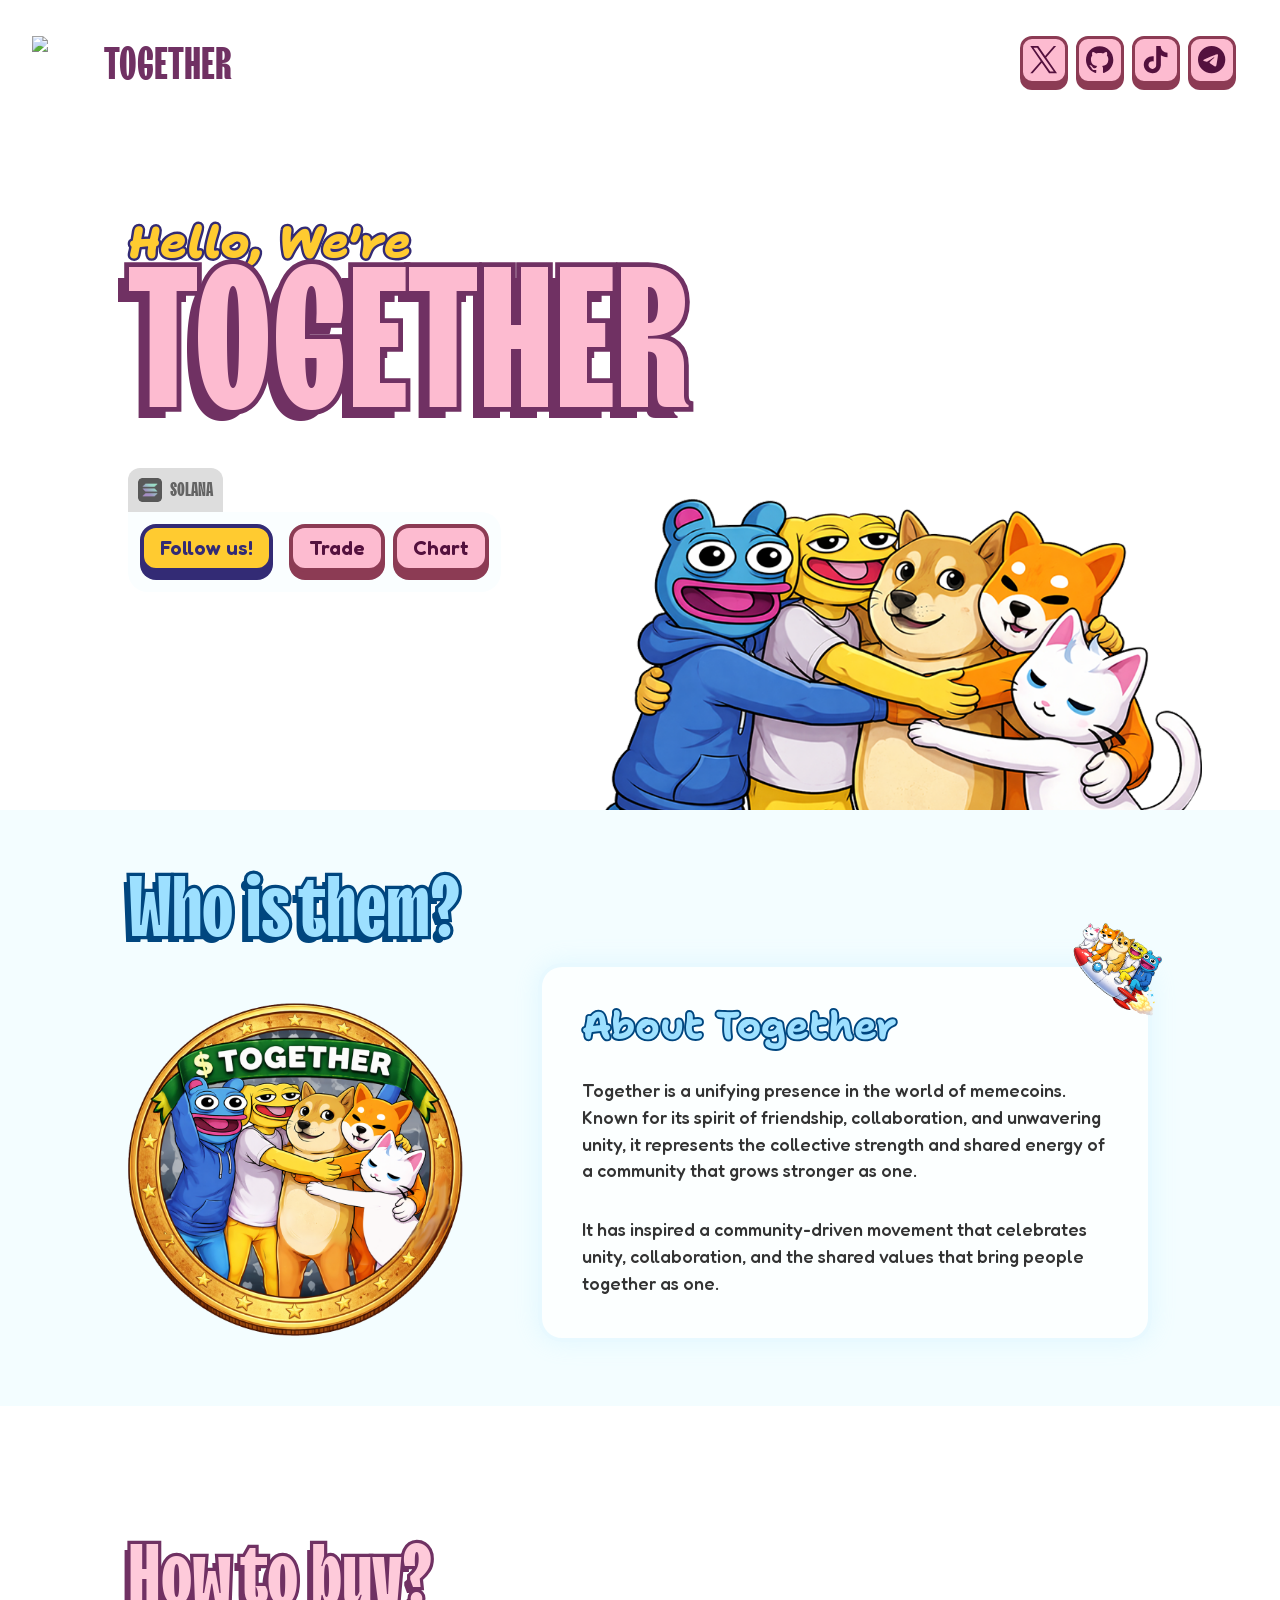
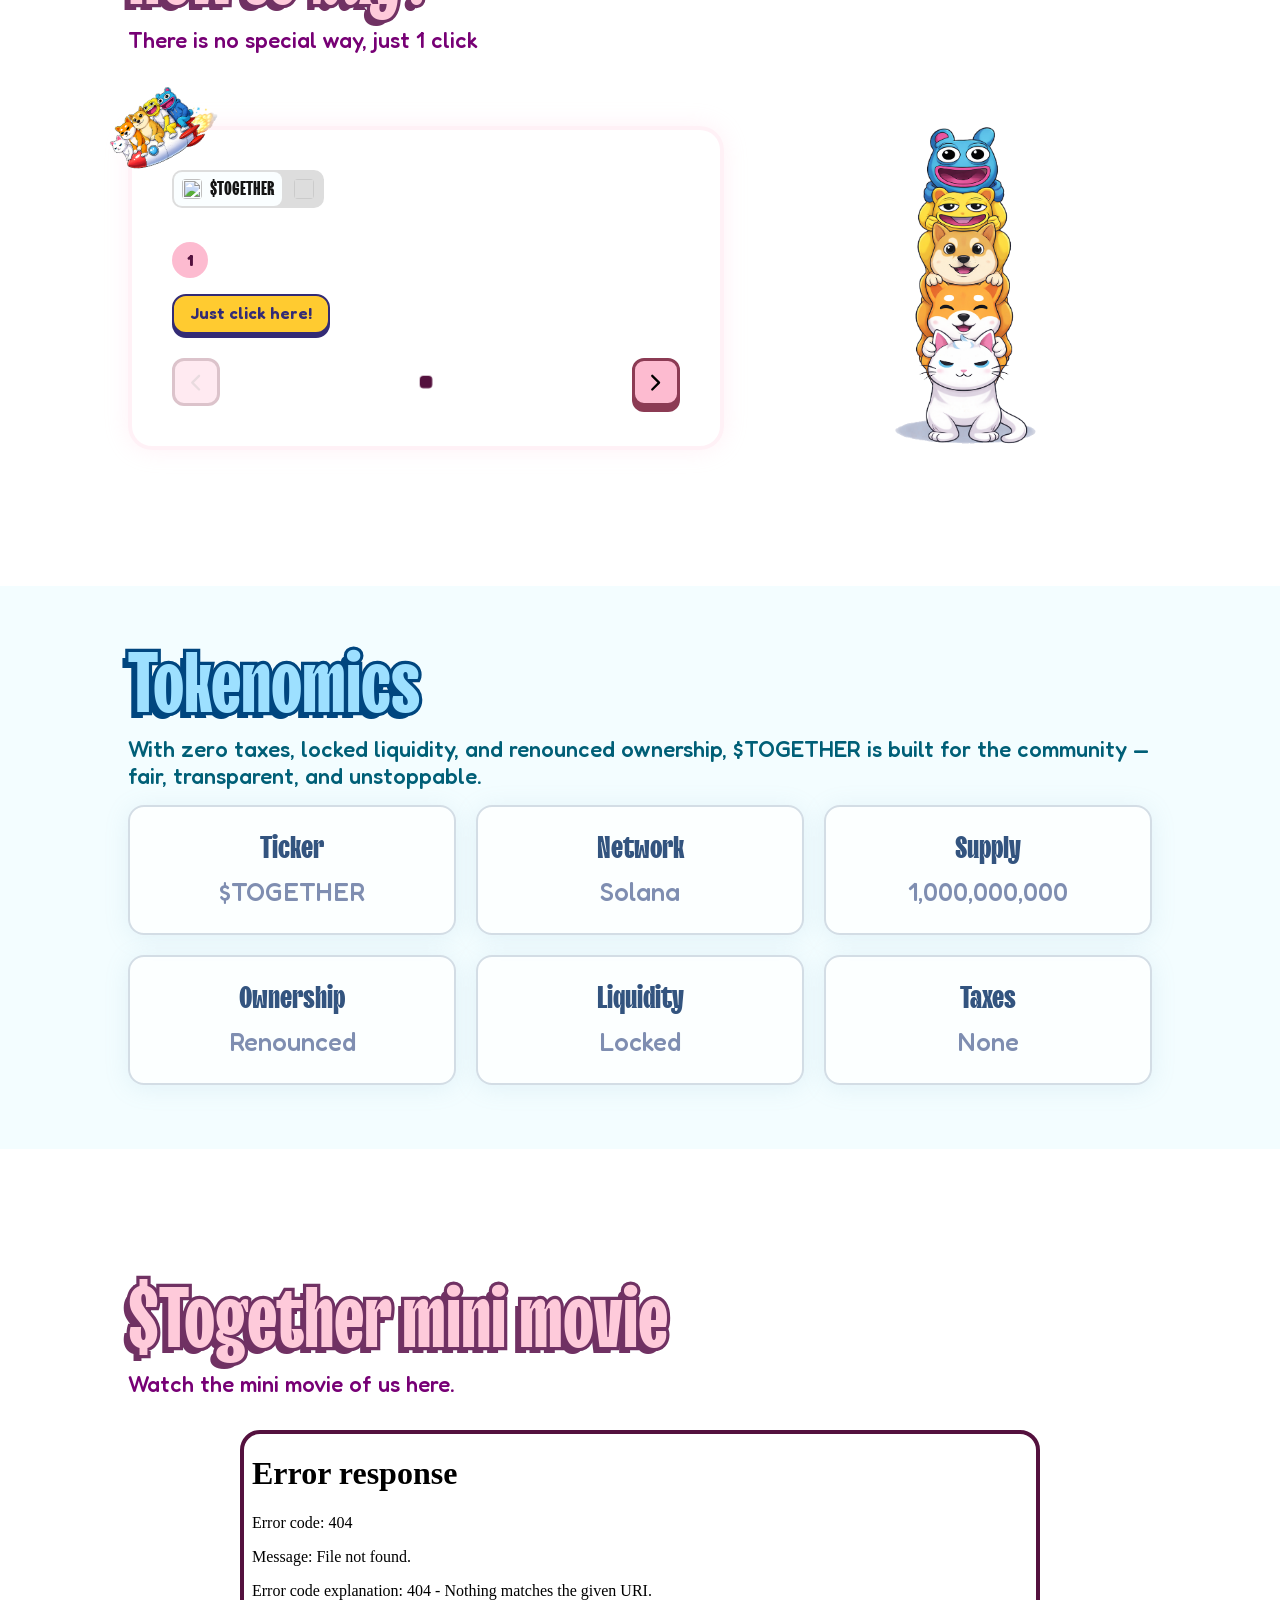
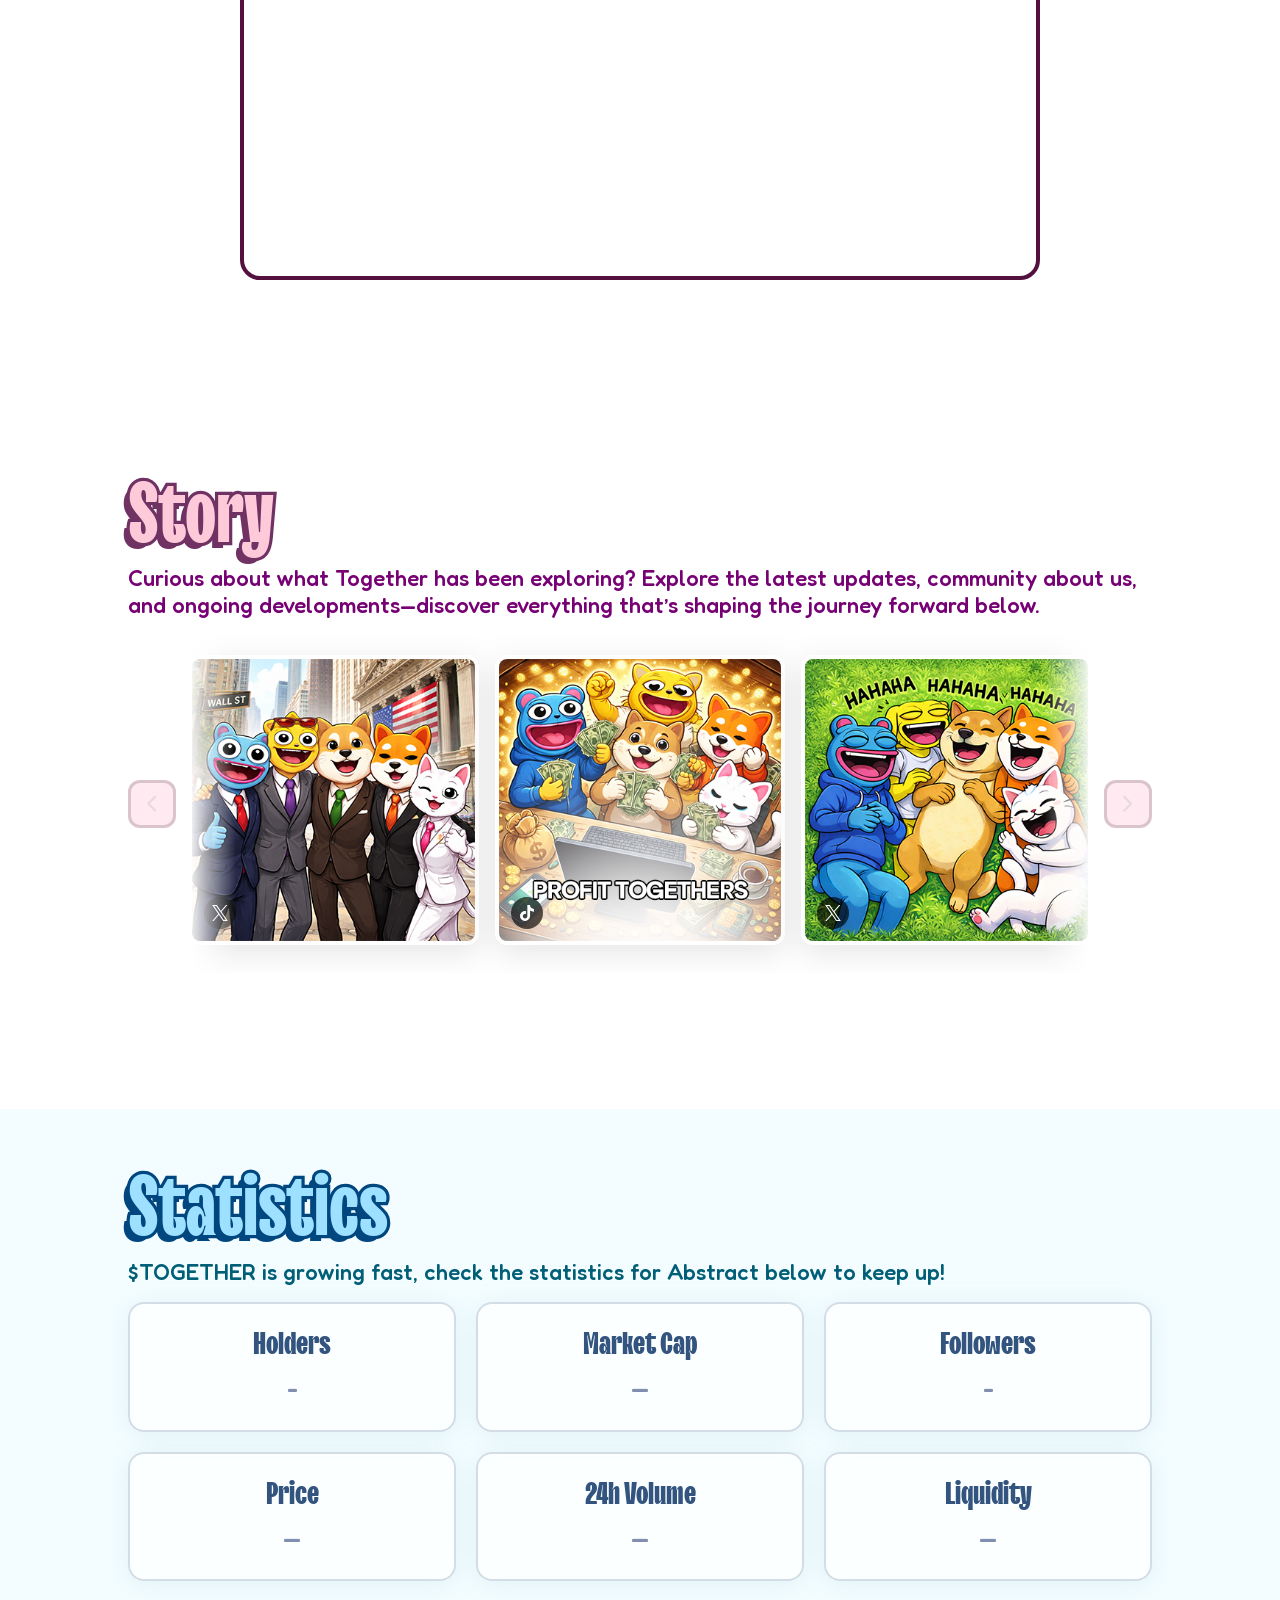
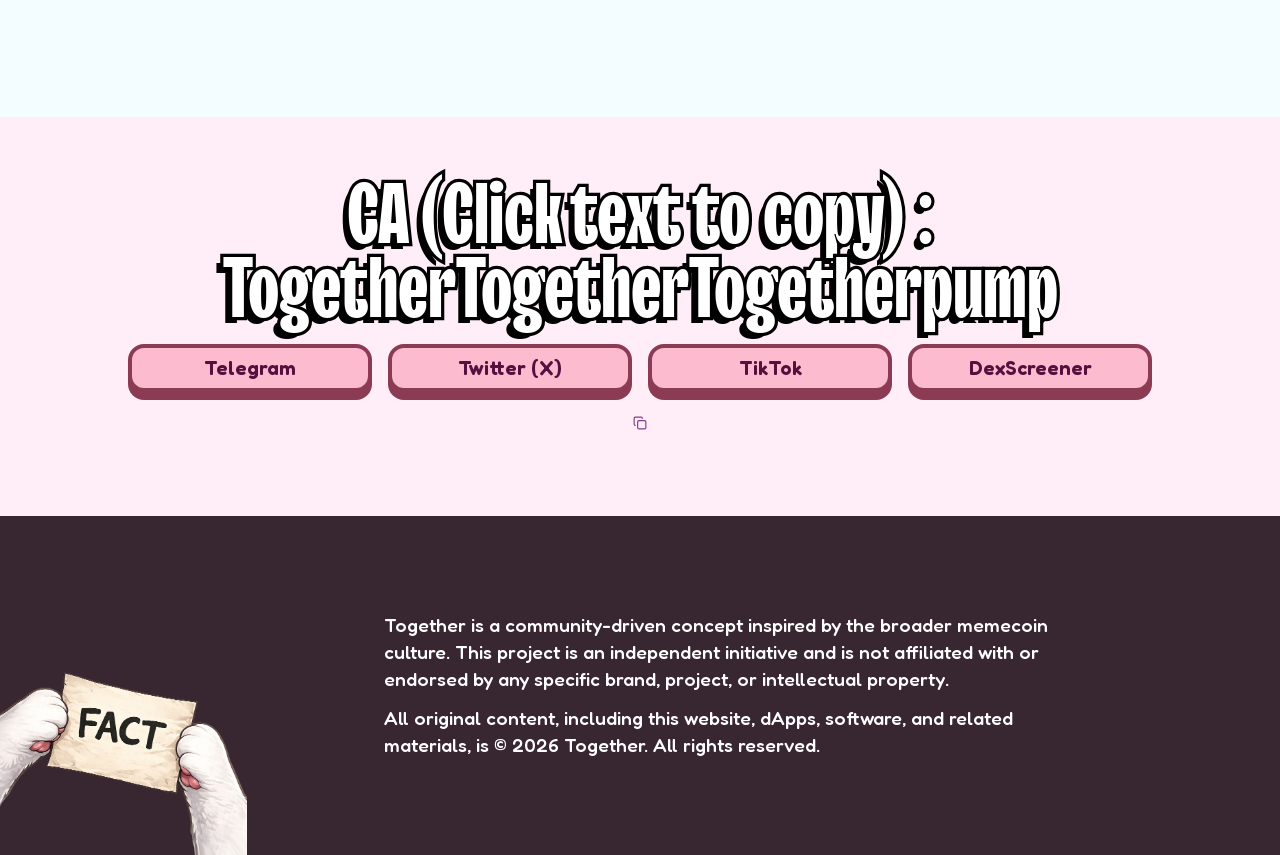
==== index.html @ b4f459b9 "Update index.html" ====
<!DOCTYPE html>
<html lang="en">

<head>
    <meta charset="utf-8">
    <meta name="viewport" content="width=device-width, initial-scale=1">
    <link rel="preload" href="/_next/static/media/2ba5a01c16198eaa-s.p.0pki~sd4qkzeh.woff2" as="font" crossorigin=""
        type="font/woff2">
    <link rel="preload" href="/_next/static/media/5d52bd6c4cb3f315-s.p.04niyqph9_pxk.woff2" as="font" crossorigin=""
        type="font/woff2">
    <link rel="preload" href="/_next/static/media/8800dfc60902df36-s.p.127vvh92c894b.woff2" as="font" crossorigin=""
        type="font/woff2">
    <link rel="preload" href="/_next/static/media/add568f3ee89257c-s.p.17ppem.f4dx96.woff2" as="font" crossorigin=""
        type="font/woff2">
    <link rel="preload" as="image"
        imagesrcset="/_next/image?url=%2F_next%2Fstatic%2Fmedia%2Fcoin.03ya2k5ybeya-.png&w=64&q=75 1x, /_next/image?url=%2F_next%2Fstatic%2Fmedia%2Fcoin.03ya2k5ybeya-.png&w=128&q=75 2x">
    <link rel="preload" as="image"
        imagesrcset="/_next/image?url=%2F_next%2Fstatic%2Fmedia%2Fpolly.0z4pwcwlu_wrc.png&w=828&q=75 1x, /_next/image?url=%2F_next%2Fstatic%2Fmedia%2Fpolly.0z4pwcwlu_wrc.png&w=1920&q=75 2x">
    <link rel="stylesheet" href="css/13.wtwzey8haf.css" data-precedence="next">
    <link rel="stylesheet" href="css/0~fevz_.dlaaf.css" data-precedence="next">
    <link rel="stylesheet" href="css/0uu0-_89mbjqv.css" data-precedence="next">
    <link rel="preload" as="script" fetchpriority="low" href="/_next/static/chunks/13upqucukgbib.js">
    <script src="js/0-dgxh18mo8ut.js" async="">
    </script>
    <script src="js/0m79~6.tc2db4.js" async="">
    </script>
    <script src="js/turbopack-0i_vrvlg.r6x2.js" async="">
    </script>
    <script src="js/0mkxc82ttsv75.js" async="">
    </script>
    <script src="js/17fnag_07iuqy.js" async="">
    </script>
    <script src="js/0_i8_f9mvwgiz.js" async="">
    </script>
    <script src="js/00ppj5u96afi8.js" async="">
    </script>
    <script src="js/0095kr_mb-bcb.js" async="">
    </script>
    <meta name="next-size-adjust" content="">
    <title>TOGETHER - Forever with us</title>
    <meta name="description"
        content="Meet Together, a unifying memecoin built on the spirit of friendship and collaboration. Discover its story, explore the collective of iconic meme characters, and become part of a community where everyone stands as one.">
    <meta name="author" content="Together Team">
    <link rel="manifest" href="/site.webmanifest">
    <meta name="keywords"
        content="Together, $TOGETHER, Memecoin, Solana, Web3, Meme Community, Unity Token, Meme Alliance, Crypto Community, Friendship Token, Collective Memes, Community Driven, Together Movement">
    <meta name="robots" content="index, follow">
    <meta name="mobile-web-app-capable" content="yes">
    <meta name="apple-mobile-web-app-title" content="Together — Meme Unity">
    <meta name="apple-mobile-web-app-status-bar-style" content="black-translucent">
    <meta property="og:title" content="Together — A Unified Meme Collective & Community Token">
    <meta property="og:description" content="Explore the world Togethers">
    <meta property="og:url" content="https://staytogether.fun">
    <meta property="og:site_name" content="Together — Meme Unity">
    <meta property="og:image" content="images/og-image.png">
    <meta property="og:image:width" content="1200">
    <meta property="og:image:height" content="630">
    <meta property="og:image:alt" content="Together — A Community-Driven Meme on Solana">
    <meta property="og:type" content="website">
    <meta name="twitter:card" content="summary_large_image">
    <meta name="twitter:site" content="@togethercoins">
    <meta name="twitter:creator" content="@togethercoins">
    <meta name="twitter:title" content="Together — A Community-Driven Meme on Solana">
    <meta name="twitter:description"
        content="Official website of **Together**, a community-driven memecoin uniting iconic meme characters into one ecosystem on the Solana network.">
    <meta name="twitter:image" content="https://staytogether.fun/og-image.png">
    <link rel="shortcut icon" href="images/favicon.ico">
    <link rel="icon" href="images/favicon_1.ico" sizes="48x48" type="image/x-icon">
    <link rel="icon" href="images/favicon.svg" type="image/svg+xml">
    <link rel="icon" href="images/favicon-96x96.png" type="image/png" sizes="96x96">
    <link rel="icon" href="images/favicon.ico" type="image/x-icon">
    <link rel="apple-touch-icon" href="images/apple-touch-icon.png" sizes="180x180">
    <script src="js/03~yq9q893hmn.js" nomodule="">
    </script>
</head>

<body class="fredoka_3b1948bc-module__ywp_WG__className">
    <div hidden="">
        <!--$-->
        <!--/$-->
    </div>
    <div class="Navbar-module-scss-module__oKtSGG__navbar-outer">
        <nav class="Navbar-module-scss-module__oKtSGG__navbar">
            <div class="Navbar-module-scss-module__oKtSGG__navbar__logo">
                <img alt="Polly" width="56" height="56" decoding="async" data-nimg="1"
                    class="Navbar-module-scss-module__oKtSGG__navbar__logo-img" style="color:transparent"
                    srcset="images/image_69.png 1x, images/image_2.png 2x" src="images/image_2.png">
                <span
                    class="Navbar-module-scss-module__oKtSGG__navbar__logo-text fontdisplay_dc0b8ae-module__-CeLya__className">TOGETHER</span>
            </div>
            <div class="Navbar-module-scss-module__oKtSGG__navbar__socials">
                <a target="_blank" rel="noopener noreferrer" href="https://x.com/togethercoins"
                    class="IconButton-module-scss-module__5gMNEq__icon-button" aria-label="X (Twitter)">
                    <svg viewBox="0 0 24 24" fill="#54113e" aria-hidden="true">
                        <path
                            d="M14.234 10.162 22.977 0h-2.072l-7.591 8.824L7.251 0H.258l9.168 13.343L.258 24H2.33l8.016-9.318L16.749 24h6.993zm-2.837 3.299-.929-1.329L3.076 1.56h3.182l5.965 8.532.929 1.329 7.754 11.09h-3.182z">
                        </path>
                    </svg>
                </a>
                <a target="_blank" rel="noopener noreferrer" href="https://github.com"
                    class="IconButton-module-scss-module__5gMNEq__icon-button" aria-label="GitHub">
                    <svg viewBox="0 0 24 24" fill="#54113e" aria-hidden="true">
                        <path
                            d="M12 .297c-6.63 0-12 5.373-12 12 0 5.303 3.438 9.8 8.205 11.385.6.113.82-.258.82-.577 0-.285-.01-1.04-.015-2.04-3.338.724-4.042-1.61-4.042-1.61C4.422 18.07 3.633 17.7 3.633 17.7c-1.087-.744.084-.729.084-.729 1.205.084 1.838 1.236 1.838 1.236 1.07 1.835 2.809 1.305 3.495.998.108-.776.417-1.305.76-1.605-2.665-.3-5.466-1.332-5.466-5.93 0-1.31.465-2.38 1.235-3.22-.135-.303-.54-1.523.105-3.176 0 0 1.005-.322 3.3 1.23.96-.267 1.98-.399 3-.405 1.02.006 2.04.138 3 .405 2.28-1.552 3.285-1.23 3.285-1.23.645 1.653.24 2.873.12 3.176.765.84 1.23 1.91 1.23 3.22 0 4.61-2.805 5.625-5.475 5.92.42.36.81 1.096.81 2.22 0 1.606-.015 2.896-.015 3.286 0 .315.21.69.825.57C20.565 22.092 24 17.592 24 12.297c0-6.627-5.373-12-12-12">
                        </path>
                    </svg>
                </a>
                <a target="_blank" rel="noopener noreferrer" href="https://www.tiktok.com"
                    class="IconButton-module-scss-module__5gMNEq__icon-button" aria-label="TikTok">
                    <svg viewBox="0 0 24 24" fill="#54113e" aria-hidden="true">
                        <path
                            d="M12.525.02c1.31-.02 2.61-.01 3.91-.02.08 1.53.63 3.09 1.75 4.17 1.12 1.11 2.7 1.62 4.24 1.79v4.03c-1.44-.05-2.89-.35-4.2-.97-.57-.26-1.1-.59-1.62-.93-.01 2.92.01 5.84-.02 8.75-.08 1.4-.54 2.79-1.35 3.94-1.31 1.92-3.58 3.17-5.91 3.21-1.43.08-2.86-.31-4.08-1.03-2.02-1.19-3.44-3.37-3.65-5.71-.02-.5-.03-1-.01-1.49.18-1.9 1.12-3.72 2.58-4.96 1.66-1.44 3.98-2.13 6.15-1.72.02 1.48-.04 2.96-.04 4.44-.99-.32-2.15-.23-3.02.37-.63.41-1.11 1.04-1.36 1.75-.21.51-.15 1.07-.14 1.61.24 1.64 1.82 3.02 3.5 2.87 1.12-.01 2.19-.66 2.77-1.61.19-.33.4-.67.41-1.06.1-1.79.06-3.57.07-5.36.01-4.03-.01-8.05.02-12.07z">
                        </path>
                    </svg>
                </a>
                <a target="_blank" rel="noopener noreferrer" href="https://t.me/staytogethercoin"
                    class="IconButton-module-scss-module__5gMNEq__icon-button" aria-label="Telegram">
                    <svg viewBox="0 0 24 24" fill="#54113e" aria-hidden="true">
                        <path
                            d="M11.944 0A12 12 0 0 0 0 12a12 12 0 0 0 12 12 12 12 0 0 0 12-12A12 12 0 0 0 12 0a12 12 0 0 0-.056 0zm4.962 7.224c.1-.002.321.023.465.14a.506.506 0 0 1 .171.325c.016.093.036.306.02.472-.18 1.898-.962 6.502-1.36 8.627-.168.9-.499 1.201-.82 1.23-.696.065-1.225-.46-1.9-.902-1.056-.693-1.653-1.124-2.678-1.8-1.185-.78-.417-1.21.258-1.91.177-.184 3.247-2.977 3.307-3.23.007-.032.014-.15-.056-.212s-.174-.041-.249-.024c-.106.024-1.793 1.14-5.061 3.345-.48.33-.913.49-1.302.48-.428-.008-1.252-.241-1.865-.44-.752-.245-1.349-.374-1.297-.789.027-.216.325-.437.893-.663 3.498-1.524 5.83-2.529 6.998-3.014 3.332-1.386 4.025-1.627 4.476-1.635z">
                        </path>
                    </svg>
                </a>
            </div>
        </nav>
    </div>
    <main>
        <section class="Hero-module-scss-module__1JUD6a__hero">
            <div class="Hero-module-scss-module__1JUD6a__hero__inner">
                <div class="Hero-module-scss-module__1JUD6a__hero__content">
                    <div class="HeroHeading-module-scss-module__bn99Dq__heading">
                        <p
                            class="HeroHeading-module-scss-module__bn99Dq__heading__pretitle shantell_sans_64716c3e-module__gPhYIW__className">
                            Hello, We're</p>
                        <h1
                            class="HeroHeading-module-scss-module__bn99Dq__heading__title fontdisplay_dc0b8ae-module__-CeLya__className">
                            TOGETHER</h1>

                    </div>
                    <button type="button" aria-hidden="true"
                        style="position:fixed;top:1px;left:1px;width:1px;height:0;padding:0;margin:-1px;overflow:hidden;clip:rect(0, 0, 0, 0);white-space:nowrap;border-width:0">
                    </button>
                    <div class="TabbedCard-module-scss-module__0F2Z1q__tabbed-card">
                        <div class="TabbedCard-module-scss-module__0F2Z1q__tabbed-card__tab-list" role="tablist"
                            aria-orientation="horizontal">

                            <button class="TabbedCard-module-scss-module__0F2Z1q__tabbed-card__tab"
                                id="headlessui-tabs-tab-_R_j95btb_" role="tab" type="button" aria-selected="false"
                                tabindex="-1" data-headlessui-state="">
                                <span class="TabbedCard-module-scss-module__0F2Z1q__tabbed-card__tab-icon"
                                    style="pointer-events:none">
                                    <img alt="" loading="lazy" width="24" height="24" decoding="async" data-nimg="1"
                                        class="HeroButtons-module-scss-module__LZYhZG__buttons__logo"
                                        style="color:transparent" srcset="images/image_17.png 1x, images/image_5.png 2x"
                                        src="images/image_5.png">
                                </span>
                                <span
                                    class="TabbedCard-module-scss-module__0F2Z1q__tabbed-card__tab-label TabbedCard-module-scss-module__0F2Z1q__tabbed-card__tab-label--xs fontdisplay_dc0b8ae-module__-CeLya__className"
                                    style="pointer-events:none">SOL</span>
                                <span
                                    class="TabbedCard-module-scss-module__0F2Z1q__tabbed-card__tab-label TabbedCard-module-scss-module__0F2Z1q__tabbed-card__tab-label--full fontdisplay_dc0b8ae-module__-CeLya__className"
                                    style="pointer-events:none">Solana</span>
                            </button>
                        </div>
                        <div>
                            <div class="TabbedCard-module-scss-module__0F2Z1q__tabbed-card__panel HeroButtons-module-scss-module__LZYhZG__buttons__panel"
                                id="headlessui-tabs-panel-_R_d95btb_" role="tabpanel" tabindex="0"
                                data-headlessui-state="selected" data-selected="">
                                <div class="Tooltip-module-scss-module__-vRzsG__tooltip">
                                    <button type="button"
                                        class="Button-module-scss-module__F6QE6q__button Button-module-scss-module__F6QE6q__button--secondary fredoka_3b1948bc-module__ywp_WG__className">
                                        <a href="https://x.com/togethercoins" target="_blank" rel="noopener noreferrer"
                                            class=" Buttons-module-scss-module__LZYhZG__buttons__contract-label">Follow
                                            us!</span>
                                            <span
                                                class="HeroButtons-module-scss-module__LZYhZG__buttons__contract-label--xs">CA</span>
                                    </button>
                                </div>
                                <a href="https://www.dexscreener.com" target="_blank" rel="noopener noreferrer"
                                    class="Button-module-scss-module__F6QE6q__button Button-module-scss-module__F6QE6q__button--primary fredoka_3b1948bc-module__ywp_WG__className">Trade</a>
                                <a href="https://dexscreener.com" target="_blank" rel="noopener noreferrer"
                                    class="Button-module-scss-module__F6QE6q__button Button-module-scss-module__F6QE6q__button--primary fredoka_3b1948bc-module__ywp_WG__className">Chart</a>
                            </div>
                            <span aria-hidden="true" id="headlessui-tabs-panel-_R_l95btb_" role="tabpanel" tabindex="-1"
                                style="position:fixed;top:1px;left:1px;width:1px;height:0;padding:0;margin:-1px;overflow:hidden;clip:rect(0, 0, 0, 0);white-space:nowrap;border-width:0">
                            </span>
                        </div>
                    </div>
                </div>
                <div class="HeroIllustration-module-scss-module__Y9aPnW__illustration">
                    <img alt="Together the community memecoin mascot" width="803" height="1000" decoding="async"
                        data-nimg="1" class="HeroIllustration-module-scss-module__Y9aPnW__illustration__img"
                        style="color:transparent" srcset="images/image_18.png 1x, images/image_11.png 2x"
                        src="images/image_11.png">
                </div>
            </div>
        </section>
        <section
            class="Section-module-scss-module__2mWyyq__section Section-module-scss-module__2mWyyq__section--has-bottom-wave"
            style="background:#F3FDFF">
            <svg preserveAspectRatio="none" aria-hidden="true"
                class="Wave-module-scss-module__ihq3IG__wave Wave-module-scss-module__ihq3IG__wave--top Section-module-scss-module__2mWyyq__section__wave Section-module-scss-module__2mWyyq__section__wave--top">
            </svg>
            <div class="Section-module-scss-module__2mWyyq__section__inner">
                <div
                    class="SectionHeading-module-scss-module__9-6gIW__section-heading SectionHeading-module-scss-module__9-6gIW__section-heading--primary">
                    <h2
                        class="Title-module-scss-module__4ARnMa__title Title-module-scss-module__4ARnMa__title--primary fontdisplay_dc0b8ae-module__-CeLya__className">
                        Who is them?</h2>
                </div>
                <div class="WhoIsShe-module-scss-module__kk4SkW__who-is-she">
                    <div class="WhoIsShe-module-scss-module__kk4SkW__who-is-she__illustration">
                        <img alt="Together — The Community-Driven Meme Mascot" loading="lazy" width="1440" height="1341"
                            decoding="async" data-nimg="1" class="WhoIsShe-module-scss-module__kk4SkW__who-is-she__img"
                            style="color:transparent;width:100%;height:auto"
                            srcset="images/image_82.png 1x, images/koin.gif 2x" src="images/koin.gif">
                    </div>
                    <div
                        class="Card-module-scss-module__fZk0NW__card WhoIsShe-module-scss-module__kk4SkW__who-is-she__card">
                        <img alt="" aria-hidden="true" loading="lazy" width="345" height="192" decoding="async"
                            data-nimg="1"
                            class="Card-module-scss-module__fZk0NW__card__bowtie Card-module-scss-module__fZk0NW__card__bowtie--top-right"
                            style="color:transparent" srcset="images/image_19.png 1x, images/image_4.png 2x"
                            src="images/image_4.png">
                        <div class="Card-module-scss-module__fZk0NW__card__inner">
                            <p
                                class="Card-module-scss-module__fZk0NW__card__title Card-module-scss-module__fZk0NW__card__title--primary shantell_sans_64716c3e-module__gPhYIW__className">
                                About Together</p>
                            <p class="Text-module-scss-module__Uzm8Cq__text">Together is a unifying presence in the
                                world of memecoins. Known for its spirit of friendship, collaboration, and unwavering
                                unity, it represents the collective strength and shared energy of a community that grows
                                stronger as one.</p>
                            <p class="Text-module-scss-module__Uzm8Cq__text">It has inspired a community-driven movement
                                that celebrates unity, collaboration, and the shared values that bring people together
                                as one.</p>
                        </div>
                    </div>
                </div>
            </div>
            <svg preserveAspectRatio="none" aria-hidden="true"
                class="Wave-module-scss-module__ihq3IG__wave Section-module-scss-module__2mWyyq__section__wave Section-module-scss-module__2mWyyq__section__wave--bottom">
            </svg>
        </section>
        <section class="Section-module-scss-module__2mWyyq__section" style="background:#ffffff">
            <div class="Section-module-scss-module__2mWyyq__section__inner">
                <div
                    class="SectionHeading-module-scss-module__9-6gIW__section-heading SectionHeading-module-scss-module__9-6gIW__section-heading--secondary">
                    <h2
                        class="Title-module-scss-module__4ARnMa__title Title-module-scss-module__4ARnMa__title--secondary fontdisplay_dc0b8ae-module__-CeLya__className">
                        How to buy?</h2>
                    <p class="SectionHeading-module-scss-module__9-6gIW__section-heading__subtitle">There is no special way, just 1 click</p>
                </div>
                <div class="HowToBuy-module-scss-module__Qas54a__how-to-buy">
                    <div
                        class="Card-module-scss-module__fZk0NW__card Card-module-scss-module__fZk0NW__card--secondary HowToBuy-module-scss-module__Qas54a__how-to-buy__card">
                        <img alt="" aria-hidden="true" loading="lazy" width="345" height="192" decoding="async"
                            data-nimg="1"
                            class="Card-module-scss-module__fZk0NW__card__bowtie Card-module-scss-module__fZk0NW__card__bowtie--top-left"
                            style="color:transparent" srcset="images/image_19.png 1x, images/image_4.png 2x"
                            src="images/image_4.png">
                        <div class="Card-module-scss-module__fZk0NW__card__inner">
                            <div role="group" class="SegmentedControl-module-scss-module__upsmQG__segmented-control">
                                <button type="button" aria-pressed="true"
                                    class="SegmentedControl-module-scss-module__upsmQG__segmented-control__option fontdisplay_dc0b8ae-module__-CeLya__className SegmentedControl-module-scss-module__upsmQG__segmented-control__option--active">
                                    <span class="SegmentedControl-module-scss-module__upsmQG__segmented-control__icon">
                                        <img alt="" loading="lazy" width="20" height="20" decoding="async" data-nimg="1"
                                            style="color:transparent"
                                            srcset="images/image_15.png 1x, images/image_1.png 2x"
                                            src="images/image_1.png">
                                    </span>
                                    <span
                                        class="SegmentedControl-module-scss-module__upsmQG__segmented-control__label--xs">SOL</span>
                                    <span
                                        class="SegmentedControl-module-scss-module__upsmQG__segmented-control__label--full">$TOGETHER</span>
                                </button>
                                <button type="button" aria-pressed="false"
                                    class="SegmentedControl-module-scss-module__upsmQG__segmented-control__option fontdisplay_dc0b8ae-module__-CeLya__className">
                                    <span class="SegmentedControl-module-scss-module__upsmQG__segmented-control__icon">
                                        <img alt="" loading="lazy" width="20" height="20" decoding="async" data-nimg="1"
                                        
                                  
                                </button>
                            </div>
                            <div class="Carousel-module-scss-module__dhobsG__carousel">
                                <div class="Carousel-module-scss-module__dhobsG__carousel__slide">
                                    <div class="CarouselStep-module-scss-module__0-YnBG__carousel-step">
                                        <div class="CarouselStep-module-scss-module__0-YnBG__carousel-step__content">
                                            <div
                                                class="HowToBuyCarousel-module-scss-module__n9-wlq__htb-carousel__step">
                                                <span
                                                    class="HowToBuyCarousel-module-scss-module__n9-wlq__htb-carousel__step-num">1</span>
                                                <p
                                                    class="Text-module-scss-module__Uzm8Cq__text HowToBuyCarousel-module-scss-module__n9-wlq__htb-carousel__step-text">
                                                    </p>
                                            </div>
                                        </div>
                                        <div class="CarouselStep-module-scss-module__0-YnBG__carousel-step__action">
                                            <a href="https://pump.fun" target="_blank"
                                                rel="noopener noreferrer"
                                                class="Button-module-scss-module__F6QE6q__button Button-module-scss-module__F6QE6q__button--secondary Button-module-scss-module__F6QE6q__button--sm fredoka_3b1948bc-module__ywp_WG__className">Just click here!</a>
                                        </div>
                                    </div>
                                </div>
                                <div class="CarouselControls-module-scss-module__Dl_kqa__carousel-controls">
                                    <button disabled="" class="IconButton-module-scss-module__5gMNEq__icon-button"
                                        aria-label="Previous slide">
                                        <svg xmlns="http://www.w3.org/2000/svg" width="24" height="24"
                                            viewBox="0 0 24 24" fill="none" stroke="currentColor" stroke-width="2"
                                            stroke-linecap="round" stroke-linejoin="round"
                                            class="lucide lucide-chevron-left" aria-hidden="true">
                                            <path d="m15 18-6-6 6-6">
                                            </path>
                                        </svg>
                                    </button>
                                    <div class="CarouselProgress-module-scss-module__-aPa8a__carousel-progress"
                                        role="tablist" aria-label="Slides">
                                        <button type="button" role="tab" aria-selected="true" aria-label="Slide 1"
                                            class="CarouselProgress-module-scss-module__-aPa8a__carousel-progress__dot CarouselProgress-module-scss-module__-aPa8a__carousel-progress__dot--active">
                                        </button>
                                     
                                    </div>
                                    <button class="IconButton-module-scss-module__5gMNEq__icon-button"
                                        aria-label="Next slide">
                                        <svg xmlns="http://www.w3.org/2000/svg" width="24" height="24"
                                            viewBox="0 0 24 24" fill="none" stroke="currentColor" stroke-width="2"
                                            stroke-linecap="round" stroke-linejoin="round"
                                            class="lucide lucide-chevron-right" aria-hidden="true">
                                            <path d="m9 18 6-6-6-6">
                                            </path>
                                        </svg>
                                    </button>
                                </div>
                            </div>
                        </div>
                    </div>
                    <div class="HowToBuy-module-scss-module__Qas54a__how-to-buy__polly">
                        <img alt="" aria-hidden="true" loading="lazy" decoding="async" data-nimg="fill"
                            style="position:absolute;height:100%;width:100%;left:0;top:0;right:0;bottom:0;object-fit:contain;object-position:center;color:transparent"
                            sizes="100vw"
                            srcset="images/image_76.png 640w, images/image_24.png 750w, images/image_16.png 828w, images/image_44.png 1080w, images/image_22.png 1200w, images/image_20.png 1920w, images/image_34.png 2048w, images/image_3.png 3840w"
                            src="images/image_3.png">
                    </div>
                </div>
            </div>
        </section>
        <section
            class="Section-module-scss-module__2mWyyq__section Section-module-scss-module__2mWyyq__section--has-top-wave Section-module-scss-module__2mWyyq__section--has-bottom-wave"
            style="background:#F3FDFF">
            <svg preserveAspectRatio="none" aria-hidden="true"
                class="Wave-module-scss-module__ihq3IG__wave Wave-module-scss-module__ihq3IG__wave--top Section-module-scss-module__2mWyyq__section__wave Section-module-scss-module__2mWyyq__section__wave--top">
            </svg>
            <div class="Section-module-scss-module__2mWyyq__section__inner">
                <div
                    class="SectionHeading-module-scss-module__9-6gIW__section-heading SectionHeading-module-scss-module__9-6gIW__section-heading--primary">
                    <h2
                        class="Title-module-scss-module__4ARnMa__title Title-module-scss-module__4ARnMa__title--primary fontdisplay_dc0b8ae-module__-CeLya__className">
                        Tokenomics</h2>
                    <p class="SectionHeading-module-scss-module__9-6gIW__section-heading__subtitle">With zero taxes,
                        locked liquidity, and renounced ownership, $TOGETHER is built for the community — fair,
                        transparent, and unstoppable.</p>
                </div>
                <div class="Tokenomics-module-scss-module__Kpghla__tokenomics__grid">
                    <div class="StatBlock-module-scss-module__-FcaKW__stat-block">
                        <span
                            class="StatBlock-module-scss-module__-FcaKW__stat-block__label fontdisplay_dc0b8ae-module__-CeLya__className">Ticker</span>
                        <span class="StatBlock-module-scss-module__-FcaKW__stat-block__value">$TOGETHER</span>
                    </div>
                    <div class="StatBlock-module-scss-module__-FcaKW__stat-block">
                        <span
                            class="StatBlock-module-scss-module__-FcaKW__stat-block__label fontdisplay_dc0b8ae-module__-CeLya__className">Network</span>
                        <span class="StatBlock-module-scss-module__-FcaKW__stat-block__value">Solana</span>
                    </div>
                    <div class="StatBlock-module-scss-module__-FcaKW__stat-block">
                        <span
                            class="StatBlock-module-scss-module__-FcaKW__stat-block__label fontdisplay_dc0b8ae-module__-CeLya__className">Supply</span>
                        <span class="StatBlock-module-scss-module__-FcaKW__stat-block__value">1,000,000,000</span>
                    </div>
                    <div class="StatBlock-module-scss-module__-FcaKW__stat-block">
                        <span
                            class="StatBlock-module-scss-module__-FcaKW__stat-block__label fontdisplay_dc0b8ae-module__-CeLya__className">Ownership</span>
                        <span class="StatBlock-module-scss-module__-FcaKW__stat-block__value">Renounced</span>
                    </div>
                    <div class="StatBlock-module-scss-module__-FcaKW__stat-block">
                        <span
                            class="StatBlock-module-scss-module__-FcaKW__stat-block__label fontdisplay_dc0b8ae-module__-CeLya__className">Liquidity</span>
                        <span class="StatBlock-module-scss-module__-FcaKW__stat-block__value">Locked</span>
                    </div>
                    <div class="StatBlock-module-scss-module__-FcaKW__stat-block">
                        <span
                            class="StatBlock-module-scss-module__-FcaKW__stat-block__label fontdisplay_dc0b8ae-module__-CeLya__className">Taxes</span>
                        <span class="StatBlock-module-scss-module__-FcaKW__stat-block__value">None</span>
                    </div>
                </div>
            </div>
            <svg preserveAspectRatio="none" aria-hidden="true"
                class="Wave-module-scss-module__ihq3IG__wave Section-module-scss-module__2mWyyq__section__wave Section-module-scss-module__2mWyyq__section__wave--bottom">
            </svg>
        </section>
        <section class="Section-module-scss-module__2mWyyq__section" style="background:#ffffff">
            <div class="Section-module-scss-module__2mWyyq__section__inner">
                <div
                    class="SectionHeading-module-scss-module__9-6gIW__section-heading SectionHeading-module-scss-module__9-6gIW__section-heading--secondary">
                    <h2
                        class="Title-module-scss-module__4ARnMa__title Title-module-scss-module__4ARnMa__title--secondary fontdisplay_dc0b8ae-module__-CeLya__className">
                        $Together mini movie</h2>
                    <p class="SectionHeading-module-scss-module__9-6gIW__section-heading__subtitle">Watch the mini movie of us here.</p>
                </div>
                <div style="display: flex; justify-content: center; padding-top: 1rem;">
                    <iframe width="100%" height="450"
                        style="max-width: 800px; border-radius: 20px; border: 4px solid #54113e;"
                        src="images/video.mov" title="Together video" frameborder="0"
                        allow="accelerometer; autoplay; clipboard-write; encrypted-media; gyroscope; picture-in-picture"
                        allowfullscreen></iframe>
                </div>
            </div>
        </section>
        <section
            class="Section-module-scss-module__2mWyyq__section Section-module-scss-module__2mWyyq__section--has-top-wave"
            style="background:#ffffff">
            <svg preserveAspectRatio="none" aria-hidden="true"
                class="Wave-module-scss-module__ihq3IG__wave Wave-module-scss-module__ihq3IG__wave--top Section-module-scss-module__2mWyyq__section__wave Section-module-scss-module__2mWyyq__section__wave--top">
            </svg>
            <div class="Section-module-scss-module__2mWyyq__section__inner">
                <div
                    class="SectionHeading-module-scss-module__9-6gIW__section-heading SectionHeading-module-scss-module__9-6gIW__section-heading--secondary">
                    <h2
                        class="Title-module-scss-module__4ARnMa__title Title-module-scss-module__4ARnMa__title--secondary fontdisplay_dc0b8ae-module__-CeLya__className">
                        Story</h2>
                    <p class="SectionHeading-module-scss-module__9-6gIW__section-heading__subtitle">Curious about what
                     Together has been exploring? Explore the latest updates, community about us, and ongoing
                        developments—discover everything that’s shaping the journey forward below.</p>
                </div>
                <div class="ImageCarousel-module-scss-module__NwSIhq__image-carousel__mobile">
                    <div class="VerticalImageCarousel-module-scss-module__c36tZG__vertical-image-carousel">
                        <button disabled="" class="IconButton-module-scss-module__5gMNEq__icon-button"
                            aria-label="Scroll up">
                            <svg xmlns="http://www.w3.org/2000/svg" width="24" height="24" viewBox="0 0 24 24"
                                fill="none" stroke="currentColor" stroke-width="2" stroke-linecap="round"
                                stroke-linejoin="round" class="lucide lucide-chevron-up" aria-hidden="true">
                                <path d="m18 15-6-6-6 6">
                                </path>
                            </svg>
                        </button>
                        <div class="VerticalImageCarousel-module-scss-module__c36tZG__vertical-image-carousel__grid">
                            <a href="https://x.com/togethercoins" target="_blank" rel="noopener noreferrer"
                                aria-label="Together on X on X"
                                class="SocialCard-module-scss-module__KjosYG__social-card">
                                <img alt="Together on X on X" loading="lazy" decoding="async" data-nimg="fill"
                                    class="SocialCard-module-scss-module__KjosYG__social-card__image"
                                    style="position:absolute;height:100%;width:100%;left:0;top:0;right:0;bottom:0;color:transparent"
                                    sizes="(max-width: 767px) 50vw, 33vw"
                                    srcset="images/image_21.png 256w, images/image_29.png 384w, images/image_71.png 640w, images/image_83.png 750w, images/image_27.png 828w, images/image_84.png 1080w, images/image_26.png 1200w, images/image_87.png 1920w, images/image_23.png 2048w, images/image.png 3840w"
                                    src="images/image.png">
                                <span class="SocialCard-module-scss-module__KjosYG__social-card__badge"
                                    aria-hidden="true">
                                    <svg class="SocialCard-module-scss-module__KjosYG__social-card__badge-icon"
                                        viewBox="0 0 24 24" xmlns="http://www.w3.org/2000/svg" aria-hidden="true">
                                        <path
                                            d="M14.234 10.162 22.977 0h-2.072l-7.591 8.824L7.251 0H.258l9.168 13.343L.258 24H2.33l8.016-9.318L16.749 24h6.993zm-2.837 3.299-.929-1.329L3.076 1.56h3.182l5.965 8.532.929 1.329 7.754 11.09h-3.182z">
                                        </path>
                                    </svg>
                                </span>
                            </a>
                            <a href="https://www.tiktok.com" target="_blank"
                                rel="noopener noreferrer" aria-label="Polly on TikTok on TikTok"
                                class="SocialCard-module-scss-module__KjosYG__social-card">
                                <img alt="Polly on TikTok" loading="lazy" decoding="async" data-nimg="fill"
                                    class="SocialCard-module-scss-module__KjosYG__social-card__image"
                                    style="position:absolute;height:100%;width:100%;left:0;top:0;right:0;bottom:0;color:transparent"
                                    sizes="(max-width: 767px) 50vw, 33vw"
                                    srcset="images/image_70.png 256w, images/image_91.png 384w, images/image_55.png 640w, images/image_81.png 750w, images/image_47.png 828w, images/image_48.png 1080w, images/image_58.png 1200w, images/image_52.png 1920w, images/image_60.png 2048w, images/image_7.png 3840w"
                                    src="images/image_7.png">
                                <span class="SocialCard-module-scss-module__KjosYG__social-card__badge"
                                    aria-hidden="true">
                                    <svg class="SocialCard-module-scss-module__KjosYG__social-card__badge-icon"
                                        viewBox="0 0 24 24" xmlns="http://www.w3.org/2000/svg" aria-hidden="true">
                                        <path
                                            d="M12.525.02c1.31-.02 2.61-.01 3.91-.02.08 1.53.63 3.09 1.75 4.17 1.12 1.11 2.7 1.62 4.24 1.79v4.03c-1.44-.05-2.89-.35-4.2-.97-.57-.26-1.1-.59-1.62-.93-.01 2.92.01 5.84-.02 8.75-.08 1.4-.54 2.79-1.35 3.94-1.31 1.92-3.58 3.17-5.91 3.21-1.43.08-2.86-.31-4.08-1.03-2.02-1.19-3.44-3.37-3.65-5.71-.02-.5-.03-1-.01-1.49.18-1.9 1.12-3.72 2.58-4.96 1.66-1.44 3.98-2.13 6.15-1.72.02 1.48-.04 2.96-.04 4.44-.99-.32-2.15-.23-3.02.37-.63.41-1.11 1.04-1.36 1.75-.21.51-.15 1.07-.14 1.61.24 1.64 1.82 3.02 3.5 2.87 1.12-.01 2.19-.66 2.77-1.61.19-.33.4-.67.41-1.06.1-1.79.06-3.57.07-5.36.01-4.03-.01-8.05.02-12.07z">
                                        </path>
                                    </svg>
                                </span>
                            </a>
                            <a href="https://x.com/togethercoins" target="_blank" rel="noopener noreferrer"
                                aria-label="Together on X on X"
                                class="SocialCard-module-scss-module__KjosYG__social-card">
                                <img alt="Polly on X" loading="lazy" decoding="async" data-nimg="fill"
                                    class="SocialCard-module-scss-module__KjosYG__social-card__image"
                                    style="position:absolute;height:100%;width:100%;left:0;top:0;right:0;bottom:0;color:transparent"
                                    sizes="(max-width: 767px) 50vw, 33vw"
                                    srcset="images/image_88.png 256w, images/image_72.png 384w, images/image_32.png 640w, images/image_75.png 750w, images/image_54.png 828w, images/image_74.png 1080w, images/image_36.png 1200w, images/image_80.png 1920w, images/image_43.png 2048w, images/image_12.png 3840w"
                                    src="images/image_12.png">
                                <span class="SocialCard-module-scss-module__KjosYG__social-card__badge"
                                    aria-hidden="true">
                                    <svg class="SocialCard-module-scss-module__KjosYG__social-card__badge-icon"
                                        viewBox="0 0 24 24" xmlns="http://www.w3.org/2000/svg" aria-hidden="true">
                                        <path
                                            d="M14.234 10.162 22.977 0h-2.072l-7.591 8.824L7.251 0H.258l9.168 13.343L.258 24H2.33l8.016-9.318L16.749 24h6.993zm-2.837 3.299-.929-1.329L3.076 1.56h3.182l5.965 8.532.929 1.329 7.754 11.09h-3.182z">
                                        </path>
                                    </svg>
                                </span>
                            </a>
                            <a href="https://www.tiktok.com" target="_blank" rel="noopener noreferrer"
                                aria-label="Polly on TikTok on TikTok"
                                class="SocialCard-module-scss-module__KjosYG__social-card">
                                <img alt="Polly on TikTok" loading="lazy" decoding="async" data-nimg="fill"
                                    class="SocialCard-module-scss-module__KjosYG__social-card__image"
                                    style="position:absolute;height:100%;width:100%;left:0;top:0;right:0;bottom:0;color:transparent"
                                    sizes="(max-width: 767px) 50vw, 33vw"
                                    srcset="images/image_33.png 256w, images/image_85.png 384w, images/image_30.png 640w, images/image_45.png 750w, images/image_37.png 828w, images/image_42.png 1080w, images/image_41.png 1200w, images/image_63.png 1920w, images/image_66.png 2048w, images/image_6.png 3840w"
                                    src="images/image_6.png">
                                <span class="SocialCard-module-scss-module__KjosYG__social-card__badge"
                                    aria-hidden="true">
                                    <svg class="SocialCard-module-scss-module__KjosYG__social-card__badge-icon"
                                        viewBox="0 0 24 24" xmlns="http://www.w3.org/2000/svg" aria-hidden="true">
                                        <path
                                            d="M12.525.02c1.31-.02 2.61-.01 3.91-.02.08 1.53.63 3.09 1.75 4.17 1.12 1.11 2.7 1.62 4.24 1.79v4.03c-1.44-.05-2.89-.35-4.2-.97-.57-.26-1.1-.59-1.62-.93-.01 2.92.01 5.84-.02 8.75-.08 1.4-.54 2.79-1.35 3.94-1.31 1.92-3.58 3.17-5.91 3.21-1.43.08-2.86-.31-4.08-1.03-2.02-1.19-3.44-3.37-3.65-5.71-.02-.5-.03-1-.01-1.49.18-1.9 1.12-3.72 2.58-4.96 1.66-1.44 3.98-2.13 6.15-1.72.02 1.48-.04 2.96-.04 4.44-.99-.32-2.15-.23-3.02.37-.63.41-1.11 1.04-1.36 1.75-.21.51-.15 1.07-.14 1.61.24 1.64 1.82 3.02 3.5 2.87 1.12-.01 2.19-.66 2.77-1.61.19-.33.4-.67.41-1.06.1-1.79.06-3.57.07-5.36.01-4.03-.01-8.05.02-12.07z">
                                        </path>
                                    </svg>
                                </span>
                            </a>
                            <a href="https://x.com/togethercoins" target="_blank" rel="noopener noreferrer"
                                aria-label="Together on X on X"
                                class="SocialCard-module-scss-module__KjosYG__social-card">
                                <img alt="Polly on X" loading="lazy" decoding="async" data-nimg="fill"
                                    class="SocialCard-module-scss-module__KjosYG__social-card__image"
                                    style="position:absolute;height:100%;width:100%;left:0;top:0;right:0;bottom:0;color:transparent"
                                    sizes="(max-width: 767px) 50vw, 33vw"
                                    srcset="images/image_4.jpg 256w, images/image_1.jpg 384w, images/image_2.jpg 640w, images/image_3.jpg 750w, images/image_9.jpg 828w, images/image_6.jpg 1080w, images/image_7.jpg 1200w, images/image_8.jpg 1920w, images/image_5.jpg 2048w, images/image.jpg 3840w"
                                    src="images/image.jpg">
                                <span class="SocialCard-module-scss-module__KjosYG__social-card__badge"
                                    aria-hidden="true">
                                    <svg class="SocialCard-module-scss-module__KjosYG__social-card__badge-icon"
                                        viewBox="0 0 24 24" xmlns="http://www.w3.org/2000/svg" aria-hidden="true">
                                        <path
                                            d="M14.234 10.162 22.977 0h-2.072l-7.591 8.824L7.251 0H.258l9.168 13.343L.258 24H2.33l8.016-9.318L16.749 24h6.993zm-2.837 3.299-.929-1.329L3.076 1.56h3.182l5.965 8.532.929 1.329 7.754 11.09h-3.182z">
                                        </path>
                                    </svg>
                                </span>
                            </a>
                            <a href="https://www.tiktok.com" target="_blank" rel="noopener noreferrer"
                                aria-label="Polly on TikTok on TikTok"
                                class="SocialCard-module-scss-module__KjosYG__social-card">
                                <img alt="Polly on TikTok" loading="lazy" decoding="async" data-nimg="fill"
                                    class="SocialCard-module-scss-module__KjosYG__social-card__image"
                                    style="position:absolute;height:100%;width:100%;left:0;top:0;right:0;bottom:0;color:transparent"
                                    sizes="(max-width: 767px) 50vw, 33vw"
                                    srcset="images/image_79.png 256w, images/image_35.png 384w, images/image_56.png 640w, images/image_57.png 750w, images/image_68.png 828w, images/image_59.png 1080w, images/image_90.png 1200w, images/image_62.png 1920w, images/image_65.png 2048w, images/image_10.png 3840w"
                                    src="images/image_10.png">
                                <span class="SocialCard-module-scss-module__KjosYG__social-card__badge"
                                    aria-hidden="true">
                                    <svg class="SocialCard-module-scss-module__KjosYG__social-card__badge-icon"
                                        viewBox="0 0 24 24" xmlns="http://www.w3.org/2000/svg" aria-hidden="true">
                                        <path
                                            d="M12.525.02c1.31-.02 2.61-.01 3.91-.02.08 1.53.63 3.09 1.75 4.17 1.12 1.11 2.7 1.62 4.24 1.79v4.03c-1.44-.05-2.89-.35-4.2-.97-.57-.26-1.1-.59-1.62-.93-.01 2.92.01 5.84-.02 8.75-.08 1.4-.54 2.79-1.35 3.94-1.31 1.92-3.58 3.17-5.91 3.21-1.43.08-2.86-.31-4.08-1.03-2.02-1.19-3.44-3.37-3.65-5.71-.02-.5-.03-1-.01-1.49.18-1.9 1.12-3.72 2.58-4.96 1.66-1.44 3.98-2.13 6.15-1.72.02 1.48-.04 2.96-.04 4.44-.99-.32-2.15-.23-3.02.37-.63.41-1.11 1.04-1.36 1.75-.21.51-.15 1.07-.14 1.61.24 1.64 1.82 3.02 3.5 2.87 1.12-.01 2.19-.66 2.77-1.61.19-.33.4-.67.41-1.06.1-1.79.06-3.57.07-5.36.01-4.03-.01-8.05.02-12.07z">
                                        </path>
                                    </svg>
                                </span>
                            </a>
                            <a href="https://x.com/togethercoins" target="_blank" rel="noopener noreferrer"
                                aria-label="Together on X on X"
                                class="SocialCard-module-scss-module__KjosYG__social-card">
                                <img alt="Polly on X" loading="lazy" decoding="async" data-nimg="fill"
                                    class="SocialCard-module-scss-module__KjosYG__social-card__image"
                                    style="position:absolute;height:100%;width:100%;left:0;top:0;right:0;bottom:0;color:transparent"
                                    sizes="(max-width: 767px) 50vw, 33vw"
                                    srcset="images/image_86.png 256w, images/image_38.png 384w, images/image_50.png 640w, images/image_31.png 750w, images/image_61.png 828w, images/image_39.png 1080w, images/image_46.png 1200w, images/image_28.png 1920w, images/image_40.png 2048w, images/image_9.png 3840w"
                                    src="images/image_9.png">
                                <span class="SocialCard-module-scss-module__KjosYG__social-card__badge"
                                    aria-hidden="true">
                                    <svg class="SocialCard-module-scss-module__KjosYG__social-card__badge-icon"
                                        viewBox="0 0 24 24" xmlns="http://www.w3.org/2000/svg" aria-hidden="true">
                                        <path
                                            d="M14.234 10.162 22.977 0h-2.072l-7.591 8.824L7.251 0H.258l9.168 13.343L.258 24H2.33l8.016-9.318L16.749 24h6.993zm-2.837 3.299-.929-1.329L3.076 1.56h3.182l5.965 8.532.929 1.329 7.754 11.09h-3.182z">
                                        </path>
                                    </svg>
                                </span>
                            </a>
                            <a href="https://x.com/togethercoins" target="_blank" rel="noopener noreferrer"
                                aria-label="Together on X on X"
                                class="SocialCard-module-scss-module__KjosYG__social-card">
                                <img alt="Togetherb\b\n ]b\ on X" loading="lazy" decoding="async" data-nimg="fill"
                                    class="SocialCard-module-scss-module__KjosYG__social-card__image"
                                    style="position:absolute;height:100%;width:100%;left:0;top:0;right:0;bottom:0;color:transparent"
                                    sizes="(max-width: 767px) 50vw, 33vw"
                                    srcset="images/image_25.png 256w, images/image_78.png 384w, images/image_73.png 640w, images/image_53.png 750w, images/image_89.png 828w, images/image_64.png 1080w, images/image_67.png 1200w, images/image_49.png 1920w, images/image_77.png 2048w, images/image_8.png 3840w"
                                    src="images/image_8.png">
                                <span class="SocialCard-module-scss-module__KjosYG__social-card__badge"
                                    aria-hidden="true">
                                    <svg class="SocialCard-module-scss-module__KjosYG__social-card__badge-icon"
                                        viewBox="0 0 24 24" xmlns="http://www.w3.org/2000/svg" aria-hidden="true">
                                        <path
                                            d="M14.234 10.162 22.977 0h-2.072l-7.591 8.824L7.251 0H.258l9.168 13.343L.258 24H2.33l8.016-9.318L16.749 24h6.993zm-2.837 3.299-.929-1.329L3.076 1.56h3.182l5.965 8.532.929 1.329 7.754 11.09h-3.182z">
                                        </path>
                                    </svg>
                                </span>
                            </a>
                        </div>
                        <button disabled="" class="IconButton-module-scss-module__5gMNEq__icon-button"
                            aria-label="Scroll down">
                            <svg xmlns="http://www.w3.org/2000/svg" width="24" height="24" viewBox="0 0 24 24"
                                fill="none" stroke="currentColor" stroke-width="2" stroke-linecap="round"
                                stroke-linejoin="round" class="lucide lucide-chevron-down" aria-hidden="true">
                                <path d="m6 9 6 6 6-6">
                                </path>
                            </svg>
                        </button>
                    </div>
                </div>
                <div class="ImageCarousel-module-scss-module__NwSIhq__image-carousel__desktop">
                    <div class="HorizontalImageCarousel-module-scss-module__2HPnxW__horizontal-image-carousel">
                        <button disabled="" class="IconButton-module-scss-module__5gMNEq__icon-button"
                            aria-label="Previous">
                            <svg xmlns="http://www.w3.org/2000/svg" width="24" height="24" viewBox="0 0 24 24"
                                fill="none" stroke="currentColor" stroke-width="2" stroke-linecap="round"
                                stroke-linejoin="round" class="lucide lucide-chevron-left" aria-hidden="true">
                                <path d="m15 18-6-6 6-6">
                                </path>
                            </svg>
                        </button>
                        <div
                            class="HorizontalImageCarousel-module-scss-module__2HPnxW__horizontal-image-carousel__track">
                            <a href="https://x.com/togethercoins" target="_blank" rel="noopener noreferrer"
                                aria-label="Together on X on X"
                                class="SocialCard-module-scss-module__KjosYG__social-card">
                                <img alt="Polly on X" loading="lazy" decoding="async" data-nimg="fill"
                                    class="SocialCard-module-scss-module__KjosYG__social-card__image"
                                    style="position:absolute;height:100%;width:100%;left:0;top:0;right:0;bottom:0;color:transparent"
                                    sizes="(max-width: 767px) 50vw, 33vw"
                                    srcset="images/image_21.png 256w, images/image_29.png 384w, images/image_71.png 640w, images/image_83.png 750w, images/image_27.png 828w, images/image_84.png 1080w, images/image_26.png 1200w, images/image_87.png 1920w, images/image_23.png 2048w, images/image.png 3840w"
                                    src="images/image.png">
                                <span class="SocialCard-module-scss-module__KjosYG__social-card__badge"
                                    aria-hidden="true">
                                    <svg class="SocialCard-module-scss-module__KjosYG__social-card__badge-icon"
                                        viewBox="0 0 24 24" xmlns="http://www.w3.org/2000/svg" aria-hidden="true">
                                        <path
                                            d="M14.234 10.162 22.977 0h-2.072l-7.591 8.824L7.251 0H.258l9.168 13.343L.258 24H2.33l8.016-9.318L16.749 24h6.993zm-2.837 3.299-.929-1.329L3.076 1.56h3.182l5.965 8.532.929 1.329 7.754 11.09h-3.182z">
                                        </path>
                                    </svg>
                                </span>
                            </a>
                            <a href="https://www.tiktok.com" target="_blank"
                                rel="noopener noreferrer" aria-label="Polly on TikTok on TikTok"
                                class="SocialCard-module-scss-module__KjosYG__social-card">
                                <img alt="Polly on TikTok" loading="lazy" decoding="async" data-nimg="fill"
                                    class="SocialCard-module-scss-module__KjosYG__social-card__image"
                                    style="position:absolute;height:100%;width:100%;left:0;top:0;right:0;bottom:0;color:transparent"
                                    sizes="(max-width: 767px) 50vw, 33vw"
                                    srcset="images/image_70.png 256w, images/image_91.png 384w, images/image_55.png 640w, images/image_81.png 750w, images/image_47.png 828w, images/image_48.png 1080w, images/image_58.png 1200w, images/image_52.png 1920w, images/image_60.png 2048w, images/image_7.png 3840w"
                                    src="images/image_7.png">
                                <span class="SocialCard-module-scss-module__KjosYG__social-card__badge"
                                    aria-hidden="true">
                                    <svg class="SocialCard-module-scss-module__KjosYG__social-card__badge-icon"
                                        viewBox="0 0 24 24" xmlns="http://www.w3.org/2000/svg" aria-hidden="true">
                                        <path
                                            d="M12.525.02c1.31-.02 2.61-.01 3.91-.02.08 1.53.63 3.09 1.75 4.17 1.12 1.11 2.7 1.62 4.24 1.79v4.03c-1.44-.05-2.89-.35-4.2-.97-.57-.26-1.1-.59-1.62-.93-.01 2.92.01 5.84-.02 8.75-.08 1.4-.54 2.79-1.35 3.94-1.31 1.92-3.58 3.17-5.91 3.21-1.43.08-2.86-.31-4.08-1.03-2.02-1.19-3.44-3.37-3.65-5.71-.02-.5-.03-1-.01-1.49.18-1.9 1.12-3.72 2.58-4.96 1.66-1.44 3.98-2.13 6.15-1.72.02 1.48-.04 2.96-.04 4.44-.99-.32-2.15-.23-3.02.37-.63.41-1.11 1.04-1.36 1.75-.21.51-.15 1.07-.14 1.61.24 1.64 1.82 3.02 3.5 2.87 1.12-.01 2.19-.66 2.77-1.61.19-.33.4-.67.41-1.06.1-1.79.06-3.57.07-5.36.01-4.03-.01-8.05.02-12.07z">
                                        </path>
                                    </svg>
                                </span>
                            </a>
                            <a href="https://x.com/togethercoins" target="_blank" rel="noopener noreferrer"
                                aria-label="Together on X on X"
                                class="SocialCard-module-scss-module__KjosYG__social-card">
                                <img alt="Polly on X" loading="lazy" decoding="async" data-nimg="fill"
                                    class="SocialCard-module-scss-module__KjosYG__social-card__image"
                                    style="position:absolute;height:100%;width:100%;left:0;top:0;right:0;bottom:0;color:transparent"
                                    sizes="(max-width: 767px) 50vw, 33vw"
                                    srcset="images/image_88.png 256w, images/image_72.png 384w, images/image_32.png 640w, images/image_75.png 750w, images/image_54.png 828w, images/image_74.png 1080w, images/image_36.png 1200w, images/image_80.png 1920w, images/image_43.png 2048w, images/image_12.png 3840w"
                                    src="images/image_12.png">
                                <span class="SocialCard-module-scss-module__KjosYG__social-card__badge"
                                    aria-hidden="true">
                                    <svg class="SocialCard-module-scss-module__KjosYG__social-card__badge-icon"
                                        viewBox="0 0 24 24" xmlns="http://www.w3.org/2000/svg" aria-hidden="true">
                                        <path
                                            d="M14.234 10.162 22.977 0h-2.072l-7.591 8.824L7.251 0H.258l9.168 13.343L.258 24H2.33l8.016-9.318L16.749 24h6.993zm-2.837 3.299-.929-1.329L3.076 1.56h3.182l5.965 8.532.929 1.329 7.754 11.09h-3.182z">
                                        </path>
                                    </svg>
                                </span>
                            </a>
                            <a href="https://www.tiktok.com" target="_blank"
                                rel="noopener noreferrer" aria-label="Polly on TikTok on TikTok"
                                class="SocialCard-module-scss-module__KjosYG__social-card">
                                <img alt="Polly on TikTok" loading="lazy" decoding="async" data-nimg="fill"
                                    class="SocialCard-module-scss-module__KjosYG__social-card__image"
                                    style="position:absolute;height:100%;width:100%;left:0;top:0;right:0;bottom:0;color:transparent"
                                    sizes="(max-width: 767px) 50vw, 33vw"
                                    srcset="images/image_33.png 256w, images/image_85.png 384w, images/image_30.png 640w, images/image_45.png 750w, images/image_37.png 828w, images/image_42.png 1080w, images/image_41.png 1200w, images/image_63.png 1920w, images/image_66.png 2048w, images/image_6.png 3840w"
                                    src="images/image_6.png">
                                <span class="SocialCard-module-scss-module__KjosYG__social-card__badge"
                                    aria-hidden="true">
                                    <svg class="SocialCard-module-scss-module__KjosYG__social-card__badge-icon"
                                        viewBox="0 0 24 24" xmlns="http://www.w3.org/2000/svg" aria-hidden="true">
                                        <path
                                            d="M12.525.02c1.31-.02 2.61-.01 3.91-.02.08 1.53.63 3.09 1.75 4.17 1.12 1.11 2.7 1.62 4.24 1.79v4.03c-1.44-.05-2.89-.35-4.2-.97-.57-.26-1.1-.59-1.62-.93-.01 2.92.01 5.84-.02 8.75-.08 1.4-.54 2.79-1.35 3.94-1.31 1.92-3.58 3.17-5.91 3.21-1.43.08-2.86-.31-4.08-1.03-2.02-1.19-3.44-3.37-3.65-5.71-.02-.5-.03-1-.01-1.49.18-1.9 1.12-3.72 2.58-4.96 1.66-1.44 3.98-2.13 6.15-1.72.02 1.48-.04 2.96-.04 4.44-.99-.32-2.15-.23-3.02.37-.63.41-1.11 1.04-1.36 1.75-.21.51-.15 1.07-.14 1.61.24 1.64 1.82 3.02 3.5 2.87 1.12-.01 2.19-.66 2.77-1.61.19-.33.4-.67.41-1.06.1-1.79.06-3.57.07-5.36.01-4.03-.01-8.05.02-12.07z">
                                        </path>
                                    </svg>
                                </span>
                            </a>
                            <a href="https://x.com/togethercoins" target="_blank" rel="noopener noreferrer"
                                aria-label="Together on X on X"
                                class="SocialCard-module-scss-module__KjosYG__social-card">
                                <img alt="Polly on X" loading="lazy" decoding="async" data-nimg="fill"
                                    class="SocialCard-module-scss-module__KjosYG__social-card__image"
                                    style="position:absolute;height:100%;width:100%;left:0;top:0;right:0;bottom:0;color:transparent"
                                    sizes="(max-width: 767px) 50vw, 33vw"
                                    srcset="images/image_4.jpg 256w, images/image_1.jpg 384w, images/image_2.jpg 640w, images/image_3.jpg 750w, images/image_9.jpg 828w, images/image_6.jpg 1080w, images/image_7.jpg 1200w, images/image_8.jpg 1920w, images/image_5.jpg 2048w, images/image.jpg 3840w"
                                    src="images/image.jpg">
                                <span class="SocialCard-module-scss-module__KjosYG__social-card__badge"
                                    aria-hidden="true">
                                    <svg class="SocialCard-module-scss-module__KjosYG__social-card__badge-icon"
                                        viewBox="0 0 24 24" xmlns="http://www.w3.org/2000/svg" aria-hidden="true">
                                        <path
                                            d="M14.234 10.162 22.977 0h-2.072l-7.591 8.824L7.251 0H.258l9.168 13.343L.258 24H2.33l8.016-9.318L16.749 24h6.993zm-2.837 3.299-.929-1.329L3.076 1.56h3.182l5.965 8.532.929 1.329 7.754 11.09h-3.182z">
                                        </path>
                                    </svg>
                                </span>
                            </a>
                            <a href="https://www.tiktok.com" target="_blank"
                                rel="noopener noreferrer" aria-label="Polly on TikTok on TikTok"
                                class="SocialCard-module-scss-module__KjosYG__social-card">
                                <img alt="Polly on TikTok" loading="lazy" decoding="async" data-nimg="fill"
                                    class="SocialCard-module-scss-module__KjosYG__social-card__image"
                                    style="position:absolute;height:100%;width:100%;left:0;top:0;right:0;bottom:0;color:transparent"
                                    sizes="(max-width: 767px) 50vw, 33vw"
                                    srcset="images/image_79.png 256w, images/image_35.png 384w, images/image_56.png 640w, images/image_57.png 750w, images/image_68.png 828w, images/image_59.png 1080w, images/image_90.png 1200w, images/image_62.png 1920w, images/image_65.png 2048w, images/image_10.png 3840w"
                                    src="images/image_10.png">
                                <span class="SocialCard-module-scss-module__KjosYG__social-card__badge"
                                    aria-hidden="true">
                                    <svg class="SocialCard-module-scss-module__KjosYG__social-card__badge-icon"
                                        viewBox="0 0 24 24" xmlns="http://www.w3.org/2000/svg" aria-hidden="true">
                                        <path
                                            d="M12.525.02c1.31-.02 2.61-.01 3.91-.02.08 1.53.63 3.09 1.75 4.17 1.12 1.11 2.7 1.62 4.24 1.79v4.03c-1.44-.05-2.89-.35-4.2-.97-.57-.26-1.1-.59-1.62-.93-.01 2.92.01 5.84-.02 8.75-.08 1.4-.54 2.79-1.35 3.94-1.31 1.92-3.58 3.17-5.91 3.21-1.43.08-2.86-.31-4.08-1.03-2.02-1.19-3.44-3.37-3.65-5.71-.02-.5-.03-1-.01-1.49.18-1.9 1.12-3.72 2.58-4.96 1.66-1.44 3.98-2.13 6.15-1.72.02 1.48-.04 2.96-.04 4.44-.99-.32-2.15-.23-3.02.37-.63.41-1.11 1.04-1.36 1.75-.21.51-.15 1.07-.14 1.61.24 1.64 1.82 3.02 3.5 2.87 1.12-.01 2.19-.66 2.77-1.61.19-.33.4-.67.41-1.06.1-1.79.06-3.57.07-5.36.01-4.03-.01-8.05.02-12.07z">
                                        </path>
                                    </svg>
                                </span>
                            </a>
                            <a href="https://x.com/togethercoins" target="_blank" rel="noopener noreferrer"
                                aria-label="Together on X on X"
                                class="SocialCard-module-scss-module__KjosYG__social-card">
                                <img alt="Polly on X" loading="lazy" decoding="async" data-nimg="fill"
                                    class="SocialCard-module-scss-module__KjosYG__social-card__image"
                                    style="position:absolute;height:100%;width:100%;left:0;top:0;right:0;bottom:0;color:transparent"
                                    sizes="(max-width: 767px) 50vw, 33vw"
                                    srcset="images/image_86.png 256w, images/image_38.png 384w, images/image_50.png 640w, images/image_31.png 750w, images/image_61.png 828w, images/image_39.png 1080w, images/image_46.png 1200w, images/image_28.png 1920w, images/image_40.png 2048w, images/image_9.png 3840w"
                                    src="images/image_9.png">
                                <span class="SocialCard-module-scss-module__KjosYG__social-card__badge"
                                    aria-hidden="true">
                                    <svg class="SocialCard-module-scss-module__KjosYG__social-card__badge-icon"
                                        viewBox="0 0 24 24" xmlns="http://www.w3.org/2000/svg" aria-hidden="true">
                                        <path
                                            d="M14.234 10.162 22.977 0h-2.072l-7.591 8.824L7.251 0H.258l9.168 13.343L.258 24H2.33l8.016-9.318L16.749 24h6.993zm-2.837 3.299-.929-1.329L3.076 1.56h3.182l5.965 8.532.929 1.329 7.754 11.09h-3.182z">
                                        </path>
                                    </svg>
                                </span>
                            </a>
                            <a href="https://x.com/togethercoins" target="_blank" rel="noopener noreferrer"
                                aria-label="Together on X on X"
                                class="SocialCard-module-scss-module__KjosYG__social-card">
                                <img alt="Polly on X" loading="lazy" decoding="async" data-nimg="fill"
                                    class="SocialCard-module-scss-module__KjosYG__social-card__image"
                                    style="position:absolute;height:100%;width:100%;left:0;top:0;right:0;bottom:0;color:transparent"
                                    sizes="(max-width: 767px) 50vw, 33vw"
                                    srcset="images/image_25.png 256w, images/image_78.png 384w, images/image_73.png 640w, images/image_53.png 750w, images/image_89.png 828w, images/image_64.png 1080w, images/image_67.png 1200w, images/image_49.png 1920w, images/image_77.png 2048w, images/image_8.png 3840w"
                                    src="images/image_8.png">
                                <span class="SocialCard-module-scss-module__KjosYG__social-card__badge"
                                    aria-hidden="true">
                                    <svg class="SocialCard-module-scss-module__KjosYG__social-card__badge-icon"
                                        viewBox="0 0 24 24" xmlns="http://www.w3.org/2000/svg" aria-hidden="true">
                                        <path
                                            d="M14.234 10.162 22.977 0h-2.072l-7.591 8.824L7.251 0H.258l9.168 13.343L.258 24H2.33l8.016-9.318L16.749 24h6.993zm-2.837 3.299-.929-1.329L3.076 1.56h3.182l5.965 8.532.929 1.329 7.754 11.09h-3.182z">
                                        </path>
                                    </svg>
                                </span>
                            </a>
                        </div>
                        <button disabled="" class="IconButton-module-scss-module__5gMNEq__icon-button"
                            aria-label="Next">
                            <svg xmlns="http://www.w3.org/2000/svg" width="24" height="24" viewBox="0 0 24 24"
                                fill="none" stroke="currentColor" stroke-width="2" stroke-linecap="round"
                                stroke-linejoin="round" class="lucide lucide-chevron-right" aria-hidden="true">
                                <path d="m9 18 6-6-6-6">
                                </path>
                            </svg>
                        </button>
                    </div>
                </div>
            </div>
        </section>
        <section
            class="Section-module-scss-module__2mWyyq__section Section-module-scss-module__2mWyyq__section--has-top-wave Section-module-scss-module__2mWyyq__section--has-bottom-wave"
            style="background:#F3FDFF">
            <svg preserveAspectRatio="none" aria-hidden="true"
                class="Wave-module-scss-module__ihq3IG__wave Wave-module-scss-module__ihq3IG__wave--top Section-module-scss-module__2mWyyq__section__wave Section-module-scss-module__2mWyyq__section__wave--top">
            </svg>
            <div class="Section-module-scss-module__2mWyyq__section__inner">
                <div
                    class="SectionHeading-module-scss-module__9-6gIW__section-heading SectionHeading-module-scss-module__9-6gIW__section-heading--primary">
                    <h2
                        class="Title-module-scss-module__4ARnMa__title Title-module-scss-module__4ARnMa__title--primary fontdisplay_dc0b8ae-module__-CeLya__className">
                        Statistics</h2>
                    <p class="SectionHeading-module-scss-module__9-6gIW__section-heading__subtitle">$TOGETHER is growing
                        fast, check the statistics for Abstract below to keep up!</p>
                </div>
                <div class="Statistics-module-scss-module__BpDz6G__statistics__grid">
                    <div class="StatBlock-module-scss-module__-FcaKW__stat-block">
                        <span
                            class="StatBlock-module-scss-module__-FcaKW__stat-block__label fontdisplay_dc0b8ae-module__-CeLya__className">Holders</span>
                        <span class="StatBlock-module-scss-module__-FcaKW__stat-block__value">-</span>
                    </div>
                    <div class="StatBlock-module-scss-module__-FcaKW__stat-block">
                        <span
                            class="StatBlock-module-scss-module__-FcaKW__stat-block__label fontdisplay_dc0b8ae-module__-CeLya__className">Market
                            Cap</span>
                        <span class="StatBlock-module-scss-module__-FcaKW__stat-block__value">—</span>
                    </div>
                    <div class="StatBlock-module-scss-module__-FcaKW__stat-block">
                        <span
                            class="StatBlock-module-scss-module__-FcaKW__stat-block__label fontdisplay_dc0b8ae-module__-CeLya__className">Followers</span>
                        <span class="StatBlock-module-scss-module__-FcaKW__stat-block__value">-</span>
                    </div>
                    <div class="StatBlock-module-scss-module__-FcaKW__stat-block">
                        <span
                            class="StatBlock-module-scss-module__-FcaKW__stat-block__label fontdisplay_dc0b8ae-module__-CeLya__className">Price</span>
                        <span class="StatBlock-module-scss-module__-FcaKW__stat-block__value">—</span>
                    </div>
                    <div class="StatBlock-module-scss-module__-FcaKW__stat-block">
                        <span
                            class="StatBlock-module-scss-module__-FcaKW__stat-block__label fontdisplay_dc0b8ae-module__-CeLya__className">24h
                            Volume</span>
                        <span class="StatBlock-module-scss-module__-FcaKW__stat-block__value">—</span>
                    </div>
                    <div class="StatBlock-module-scss-module__-FcaKW__stat-block">
                        <span
                            class="StatBlock-module-scss-module__-FcaKW__stat-block__label fontdisplay_dc0b8ae-module__-CeLya__className">Liquidity</span>
                        <span class="StatBlock-module-scss-module__-FcaKW__stat-block__value">—</span>
                    </div>
                </div>
            </div>
            <div class="Section-module-scss-module__2mWyyq__section__wave Section-module-scss-module__2mWyyq__section__wave--bottom Section-module-scss-module__2mWyyq__section__wave--spacer"
                style="background:#F3FDFF">
            </div>
        </section>
        <section class="Section-module-scss-module__2mWyyq__section" style="background:#FFEDF8">
            <svg preserveAspectRatio="none" aria-hidden="true"
                class="Wave-module-scss-module__ihq3IG__wave Wave-module-scss-module__ihq3IG__wave--top Section-module-scss-module__2mWyyq__section__wave Section-module-scss-module__2mWyyq__section__wave--top">
            </svg>
            <div class="Section-module-scss-module__2mWyyq__section__inner">
                <div
                    class="SectionHeading-module-scss-module__9-6gIW__section-heading SectionHeading-module-scss-module__9-6gIW__section-heading--tertiary SectionHeading-module-scss-module__9-6gIW__section-heading--center">
                    <h2
                        <h2 
  class="Title-module-scss-module__4ARnMa__title Title-module-scss-module__4ARnMa__title--tertiary fontdisplay_dc0b8ae-module__-CeLya__className"
  onclick="copyText(this)"
  style="cursor: pointer;"
>
  CA (Click text to copy) : TogetherTogetherTogetherpump
</h2>

<script>
function copyText(element) {
  const text = element.innerText;
  navigator.clipboard.writeText(text).then(() => {
    alert("Berhasil di-copy!");
  });
}
</script>
                </div>
                <div class="MorePolly-module-scss-module__aUjh0G__more-polly__links">
                    <a href="https://t.me/staytogethercoin" target="_blank" rel="noopener noreferrer"
                        class="Button-module-scss-module__F6QE6q__button Button-module-scss-module__F6QE6q__button--primary fredoka_3b1948bc-module__ywp_WG__className">Telegram</a>
                    <a href="https://x.com/togethercoins" target="_blank" rel="noopener noreferrer"
                        class="Button-module-scss-module__F6QE6q__button Button-module-scss-module__F6QE6q__button--primary fredoka_3b1948bc-module__ywp_WG__className">Twitter
                        (X)</a>
                    <a href="https://www.tiktok.com" target="_blank" rel="noopener noreferrer"
                        class="Button-module-scss-module__F6QE6q__button Button-module-scss-module__F6QE6q__button--primary fredoka_3b1948bc-module__ywp_WG__className">TikTok</a>
                    <a href="https://dexscreener.com"
                        target="_blank" rel="noopener noreferrer"
                        class="Button-module-scss-module__F6QE6q__button Button-module-scss-module__F6QE6q__button--primary fredoka_3b1948bc-module__ywp_WG__className">DexScreener</a>
                </div>
                <div class="MorePolly-module-scss-module__aUjh0G__more-polly__cas">
                    <div class="Tooltip-module-scss-module__-vRzsG__tooltip">
                        <button type="button" aria-label="Copy Abstract contract address"
                            class="CopyableContract-module-scss-module__SuOUVW__copyable-contract">
                           
                        
                            <svg xmlns="http://www.w3.org/2000/svg" width="14" height="14" viewBox="0 0 24 24"
                                fill="none" stroke="currentColor" stroke-width="2" stroke-linecap="round"
                                stroke-linejoin="round" class="lucide lucide-copy" aria-hidden="true">
                                <rect width="14" height="14" x="8" y="8" rx="2" ry="2">
                                </rect>
                                <path d="M4 16c-1.1 0-2-.9-2-2V4c0-1.1.9-2 2-2h10c1.1 0 2 .9 2 2">
                                </path>
                            </svg>
                        </button>
                    </div>
                    <div class="Tooltip-module-scss-module__-vRzsG__tooltip">
                        
                            <svg xmlns="http://www.w3.org/2000/svg" width="14" height="14" viewBox="0 0 24 24"
                                fill="none" stroke="currentColor" stroke-width="2" stroke-linecap="round"
                                stroke-linejoin="round" class="lucide lucide-copy" aria-hidden="true">
                             
                               
                                </path>
                            </svg>
                        </button>
                    </div>
                </div>
            </div>
        </section>
    </main>
    <!--$-->
    <!--/$-->
    <footer class="Footer-module-scss-module__kqmR4W__footer">
        <div class="Footer-module-scss-module__kqmR4W__footer__content">
            <p class="Footer-module-scss-module__kqmR4W__footer__disclaimer">Together is a community-driven concept inspired by the broader memecoin culture. This project is an independent initiative and is not affiliated with or endorsed by any specific brand, project, or intellectual property.</p>
            <p class="Footer-module-scss-module__kqmR4W__footer__disclaimer">All original content, including this website, dApps, software, and related materials, is © 2026 Together. All rights reserved.</p>
        </div>
        <img alt="" aria-hidden="true" loading="lazy" width="1440" height="1440" decoding="async" data-nimg="1"
            class="Footer-module-scss-module__kqmR4W__footer__polly" style="color:transparent"
            srcset="images/image_51.png 1x, images/image_14.png 2x" src="images/image_14.png">
    </footer>
    <script src="js/13upqucukgbib.js" id="_R_" async="">
    </script>
    <script>(self.__next_f = self.__next_f || []).push([0])</script>
    <script>self.__next_f.push([1, "1:\"$Sreact.fragment\"\n2:I[37821,[\"/_next/static/chunks/0mkxc82ttsv75.js\",\"/_next/static/chunks/17fnag_07iuqy.js\",\"/_next/static/chunks/0_i8_f9mvwgiz.js\",\"/_next/static/chunks/00ppj5u96afi8.js\",\"/_next/static/chunks/0095kr_mb-bcb.js\"],\"Image\"]\n8:I[78841,[\"/_next/static/chunks/0mkxc82ttsv75.js\",\"/_next/static/chunks/17fnag_07iuqy.js\",\"/_next/static/chunks/0_i8_f9mvwgiz.js\"],\"default\",1]\n:HL[\"/_next/static/chunks/13.wtwzey8haf.css\",\"style\"]\n:HL[\"/_next/static/chunks/0~fevz_.dlaaf.css\",\"style\"]\n:HL[\"/_next/static/media/2ba5a01c16198eaa-s.p.0pki~sd4qkzeh.woff2\",\"font\",{\"crossOrigin\":\"\",\"type\":\"font/woff2\"}]\n:HL[\"/_next/static/media/5d52bd6c4cb3f315-s.p.04niyqph9_pxk.woff2\",\"font\",{\"crossOrigin\":\"\",\"type\":\"font/woff2\"}]\n:HL[\"/_next/static/media/8800dfc60902df36-s.p.127vvh92c894b.woff2\",\"font\",{\"crossOrigin\":\"\",\"type\":\"font/woff2\"}]\n:HL[\"/_next/static/media/add568f3ee89257c-s.p.17ppem.f4dx96.woff2\",\"font\",{\"crossOrigin\":\"\",\"type\":\"font/woff2\"}]\n:HL[\"/_next/static/chunks/0uu0-_89mbjqv.css\",\"style\"]\n"])</script>
    <script>self.__next_f.push([1, "0:{\"P\":null,\"c\":[\"\",\"\"],\"q\":\"\",\"i\":false,\"f\":[[[\"\",{\"children\":[\"__PAGE__\",{}]},\"$undefined\",\"$undefined\",16],[[\"$\",\"$1\",\"c\",{\"children\":[[[\"$\",\"link\",\"0\",{\"rel\":\"stylesheet\",\"href\":\"/_next/static/chunks/13.wtwzey8haf.css\",\"precedence\":\"next\",\"crossOrigin\":\"$undefined\",\"nonce\":\"$undefined\"}],[\"$\",\"link\",\"1\",{\"rel\":\"stylesheet\",\"href\":\"/_next/static/chunks/0~fevz_.dlaaf.css\",\"precedence\":\"next\",\"crossOrigin\":\"$undefined\",\"nonce\":\"$undefined\"}],[\"$\",\"script\",\"script-0\",{\"src\":\"/_next/static/chunks/0mkxc82ttsv75.js\",\"async\":true,\"nonce\":\"$undefined\"}],[\"$\",\"script\",\"script-1\",{\"src\":\"/_next/static/chunks/17fnag_07iuqy.js\",\"async\":true,\"nonce\":\"$undefined\"}],[\"$\",\"script\",\"script-2\",{\"src\":\"/_next/static/chunks/0_i8_f9mvwgiz.js\",\"async\":true,\"nonce\":\"$undefined\"}]],[\"$\",\"html\",null,{\"lang\":\"en\",\"children\":[\"$\",\"body\",null,{\"className\":\"fredoka_3b1948bc-module__ywp_WG__className\",\"children\":[[\"$\",\"div\",null,{\"className\":\"Navbar-module-scss-module__oKtSGG__navbar-outer\",\"children\":[\"$\",\"nav\",null,{\"className\":\"Navbar-module-scss-module__oKtSGG__navbar\",\"children\":[[\"$\",\"div\",null,{\"className\":\"Navbar-module-scss-module__oKtSGG__navbar__logo\",\"children\":[[\"$\",\"$L2\",null,{\"src\":{\"src\":\"/_next/static/media/coin.03ya2k5ybeya-.png\",\"width\":144,\"height\":150,\"blurWidth\":8,\"blurHeight\":8,\"blurDataURL\":\"[data-uri]\"},\"alt\":\"Polly\",\"width\":56,\"height\":56,\"className\":\"Navbar-module-scss-module__oKtSGG__navbar__logo-img\",\"priority\":true}],[\"$\",\"span\",null,{\"className\":\"Navbar-module-scss-module__oKtSGG__navbar__logo-text fontdisplay_dc0b8ae-module__-CeLya__className\",\"children\":\"Polly\"}]]}],[\"$\",\"div\",null,{\"className\":\"Navbar-module-scss-module__oKtSGG__navbar__socials\",\"children\":[[\"$\",\"a\",\"x\",{\"target\":\"_blank\",\"rel\":\"noopener noreferrer\",\"href\":\"https://x.com/togethercoins\",\"className\":\"IconButton-module-scss-module__5gMNEq__icon-button\",\"aria-label\":\"X (Twitter)\",\"children\":[\"$\",\"svg\",null,{\"viewBox\":\"0 0 24 24\",\"fill\":\"#54113e\",\"aria-hidden\":\"true\",\"children\":[\"$\",\"path\",null,{\"d\":\"M14.234 10.162 22.977 0h-2.072l-7.591 8.824L7.251 0H.258l9.168 13.343L.258 24H2.33l8.016-9.318L16.749 24h6.993zm-2.837 3.299-.929-1.329L3.076 1.56h3.182l5.965 8.532.929 1.329 7.754 11.09h-3.182z\"}]}]}],[\"$\",\"a\",\"github\",{\"target\":\"_blank\",\"rel\":\"noopener noreferrer\",\"href\":\"https://github.com/Polly-Pink\",\"className\":\"IconButton-module-scss-module__5gMNEq__icon-button\",\"aria-label\":\"GitHub\",\"children\":[\"$\",\"svg\",null,{\"viewBox\":\"0 0 24 24\",\"fill\":\"#54113e\",\"aria-hidden\":\"true\",\"children\":[\"$\",\"path\",null,{\"d\":\"M12 .297c-6.63 0-12 5.373-12 12 0 5.303 3.438 9.8 8.205 11.385.6.113.82-.258.82-.577 0-.285-.01-1.04-.015-2.04-3.338.724-4.042-1.61-4.042-1.61C4.422 18.07 3.633 17.7 3.633 17.7c-1.087-.744.084-.729.084-.729 1.205.084 1.838 1.236 1.838 1.236 1.07 1.835 2.809 1.305 3.495.998.108-.776.417-1.305.76-1.605-2.665-.3-5.466-1.332-5.466-5.93 0-1.31.465-2.38 1.235-3.22-.135-.303-.54-1.523.105-3.176 0 0 1.005-.322 3.3 1.23.96-.267 1.98-.399 3-.405 1.02.006 2.04.138 3 .405 2.28-1.552 3.285-1.23 3.285-1.23.645 1.653.24 2.873.12 3.176.765.84 1.23 1.91 1.23 3.22 0 4.61-2.805 5.625-5.475 5.92.42.36.81 1.096.81 2.22 0 1.606-.015 2.896-.015 3.286 0 .315.21.69.825.57C20.565 22.092 24 17.592 24 12.297c0-6.627-5.373-12-12-12\"}]}]}],[\"$\",\"a\",\"tiktok\",{\"target\":\"_blank\",\"rel\":\"noopener noreferrer\",\"href\":\"https://www.tiktok.com\",\"className\":\"IconButton-module-scss-module__5gMNEq__icon-button\",\"aria-label\":\"TikTok\",\"children\":[\"$\",\"svg\",null,{\"viewBox\":\"0 0 24 24\",\"fill\":\"#54113e\",\"aria-hidden\":\"true\",\"children\":[\"$\",\"path\",null,{\"d\":\"M12.525.02c1.31-.02 2.61-.01 3.91-.02.08 1.53.63 3.09 1.75 4.17 1.12 1.11 2.7 1.62 4.24 1.79v4.03c-1.44-.05-2.89-.35-4.2-.97-.57-.26-1.1-.59-1.62-.93-.01 2.92.01 5.84-.02 8.75-.08 1.4-.54 2.79-1.35 3.94-1.31 1.92-3.58 3.17-5.91 3.21-1.43.08-2.86-.31-4.08-1.03-2.02-1.19-3.44-3.37-3.65-5.71-.02-.5-.03-1-.01-1.49.18-1.9 1.12-3.72 2.58-4.96 1.66-1.44 3.98-2.13 6.15-1.72.02 1.48-.04 2.96-.04 4.44-.99-.32-2.15-.23-3.02.37-.63.41-1.11 1.04-1.36 1.75-.21.51-.15 1.07-.14 1.61.24 1.64 1.82 3.02 3.5 2.87 1.12-.01 2.19-.66 2.77-1.61.19-.33.4-.67.41-1.06.1-1.79.06-3.57.07-5.36.01-4.03-.01-8.05.02-12.07z\"}]}]}],\"$L3\"]}]]}]}],\"$L4\",\"$L5\"]}]}]]}],{\"children\":[\"$L6\",{},null,false,null]},null,false,null],\"$L7\",false]],\"m\":\"$undefined\",\"G\":[\"$8\",[\"$L9\",\"$La\"]],\"S\":true,\"h\":null,\"s\":\"$undefined\",\"l\":\"$undefined\",\"p\":\"$undefined\",\"d\":\"$undefined\",\"b\":\"BK88u7hTQSg_BzVGZX6LU\"}\n"])</script>
    <script>self.__next_f.push([1, "b:I[99473,[\"/_next/static/chunks/0mkxc82ttsv75.js\",\"/_next/static/chunks/17fnag_07iuqy.js\",\"/_next/static/chunks/0_i8_f9mvwgiz.js\"],\"default\"]\nc:I[23085,[\"/_next/static/chunks/0mkxc82ttsv75.js\",\"/_next/static/chunks/17fnag_07iuqy.js\",\"/_next/static/chunks/0_i8_f9mvwgiz.js\"],\"default\"]\nd:I[21669,[\"/_next/static/chunks/0mkxc82ttsv75.js\",\"/_next/static/chunks/17fnag_07iuqy.js\",\"/_next/static/chunks/0_i8_f9mvwgiz.js\",\"/_next/static/chunks/00ppj5u96afi8.js\",\"/_next/static/chunks/0095kr_mb-bcb.js\"],\"HeroButtons\"]\ne:I[1250,[\"/_next/static/chunks/0mkxc82ttsv75.js\",\"/_next/static/chunks/17fnag_07iuqy.js\",\"/_next/static/chunks/0_i8_f9mvwgiz.js\",\"/_next/static/chunks/00ppj5u96afi8.js\",\"/_next/static/chunks/0095kr_mb-bcb.js\"],\"Wave\"]\n1a:I[56090,[\"/_next/static/chunks/0mkxc82ttsv75.js\",\"/_next/static/chunks/17fnag_07iuqy.js\",\"/_next/static/chunks/0_i8_f9mvwgiz.js\"],\"ViewportBoundary\"]\n1c:I[56090,[\"/_next/static/chunks/0mkxc82ttsv75.js\",\"/_next/static/chunks/17fnag_07iuqy.js\",\"/_next/static/chunks/0_i8_f9mvwgiz.js\"],\"MetadataBoundary\"]\n1d:\"$Sreact.suspense\"\n3:[\"$\",\"a\",\"telegram\",{\"target\":\"_blank\",\"rel\":\"noopener noreferrer\",\"href\":\"https://t.me/staytogethercoin\",\"className\":\"IconButton-module-scss-module__5gMNEq__icon-button\",\"aria-label\":\"Telegram\",\"children\":[\"$\",\"svg\",null,{\"viewBox\":\"0 0 24 24\",\"fill\":\"#54113e\",\"aria-hidden\":\"true\",\"children\":[\"$\",\"path\",null,{\"d\":\"M11.944 0A12 12 0 0 0 0 12a12 12 0 0 0 12 12 12 12 0 0 0 12-12A12 12 0 0 0 12 0a12 12 0 0 0-.056 0zm4.962 7.224c.1-.002.321.023.465.14a.506.506 0 0 1 .171.325c.016.093.036.306.02.472-.18 1.898-.962 6.502-1.36 8.627-.168.9-.499 1.201-.82 1.23-.696.065-1.225-.46-1.9-.902-1.056-.693-1.653-1.124-2.678-1.8-1.185-.78-.417-1.21.258-1.91.177-.184 3.247-2.977 3.307-3.23.007-.032.014-.15-.056-.212s-.174-.041-.249-.024c-.106.024-1.793 1.14-5.061 3.345-.48.33-.913.49-1.302.48-.428-.008-1.252-.241-1.865-.44-.752-.245-1.349-.374-1.297-.789.027-.216.325-.437.893-.663 3.498-1.524 5.83-2.529 6.998-3.014 3.332-1.386 4.025-1.627 4.476-1.635z\"}]}]}]\n"])</script>
    <script>self.__next_f.push([1, "4:[\"$\",\"$Lb\",null,{\"parallelRouterKey\":\"children\",\"error\":\"$undefined\",\"errorStyles\":\"$undefined\",\"errorScripts\":\"$undefined\",\"template\":[\"$\",\"$Lc\",null,{}],\"templateStyles\":\"$undefined\",\"templateScripts\":\"$undefined\",\"notFound\":[[[\"$\",\"title\",null,{\"children\":\"404: This page could not be found.\"}],[\"$\",\"div\",null,{\"style\":{\"fontFamily\":\"system-ui,\\\"Segoe UI\\\",Roboto,Helvetica,Arial,sans-serif,\\\"Apple Color Emoji\\\",\\\"Segoe UI Emoji\\\"\",\"height\":\"100vh\",\"textAlign\":\"center\",\"display\":\"flex\",\"flexDirection\":\"column\",\"alignItems\":\"center\",\"justifyContent\":\"center\"},\"children\":[\"$\",\"div\",null,{\"children\":[[\"$\",\"style\",null,{\"dangerouslySetInnerHTML\":{\"__html\":\"body{color:#000;background:#fff;margin:0}.next-error-h1{border-right:1px solid rgba(0,0,0,.3)}@media (prefers-color-scheme:dark){body{color:#fff;background:#000}.next-error-h1{border-right:1px solid rgba(255,255,255,.3)}}\"}}],[\"$\",\"h1\",null,{\"className\":\"next-error-h1\",\"style\":{\"display\":\"inline-block\",\"margin\":\"0 20px 0 0\",\"padding\":\"0 23px 0 0\",\"fontSize\":24,\"fontWeight\":500,\"verticalAlign\":\"top\",\"lineHeight\":\"49px\"},\"children\":404}],[\"$\",\"div\",null,{\"style\":{\"display\":\"inline-block\"},\"children\":[\"$\",\"h2\",null,{\"style\":{\"fontSize\":14,\"fontWeight\":400,\"lineHeight\":\"49px\",\"margin\":0},\"children\":\"This page could not be found.\"}]}]]}]}]],[]],\"forbidden\":\"$undefined\",\"unauthorized\":\"$undefined\"}]\n"])</script>
    <script>self.__next_f.push([1, "5:[\"$\",\"footer\",null,{\"className\":\"Footer-module-scss-module__kqmR4W__footer\",\"children\":[[\"$\",\"div\",null,{\"className\":\"Footer-module-scss-module__kqmR4W__footer__content\",\"children\":[[\"$\",\"p\",null,{\"className\":\"Footer-module-scss-module__kqmR4W__footer__disclaimer\",\"children\":\"Polly is a character and intellectual property of Pudgy Penguins. This project is an independent community tribute and is not affiliated with or endorsed by Pudgy Penguins.\"}],[\"$\",\"p\",null,{\"className\":\"Footer-module-scss-module__kqmR4W__footer__disclaimer\",\"children\":[\"All original content, including this website, dApps, software, and related materials, is © 2025—\",2026,\" Polly Abstract. All rights reserved.\"]}]]}],[\"$\",\"$L2\",null,{\"src\":{\"src\":\"/_next/static/media/polly_fact.0v6lwp_rma8jd.png\",\"width\":1440,\"height\":1440,\"blurWidth\":8,\"blurHeight\":8,\"blurDataURL\":\"[data-uri]\"},\"alt\":\"\",\"aria-hidden\":true,\"className\":\"Footer-module-scss-module__kqmR4W__footer__polly\"}]]}]\n"])</script>
    <script>self.__next_f.push([1, "6:[\"$\",\"$1\",\"c\",{\"children\":[[\"$\",\"main\",null,{\"children\":[[\"$\",\"section\",null,{\"className\":\"Hero-module-scss-module__1JUD6a__hero\",\"children\":[\"$\",\"div\",null,{\"className\":\"Hero-module-scss-module__1JUD6a__hero__inner\",\"children\":[[\"$\",\"div\",null,{\"className\":\"Hero-module-scss-module__1JUD6a__hero__content\",\"children\":[[\"$\",\"div\",null,{\"className\":\"HeroHeading-module-scss-module__bn99Dq__heading\",\"children\":[[\"$\",\"p\",null,{\"className\":\"HeroHeading-module-scss-module__bn99Dq__heading__pretitle shantell_sans_64716c3e-module__gPhYIW__className\",\"children\":\"Hello, I'm\"}],[\"$\",\"h1\",null,{\"className\":\"HeroHeading-module-scss-module__bn99Dq__heading__title fontdisplay_dc0b8ae-module__-CeLya__className\",\"children\":\"Polly\"}],[\"$\",\"p\",null,{\"className\":\"HeroHeading-module-scss-module__bn99Dq__heading__subtitle shantell_sans_64716c3e-module__gPhYIW__className\",\"children\":[\"Community\",[\"$\",\"br\",null,{}],\"Memecoin\"]}]]}],[\"$\",\"$Ld\",null,{}]]}],[\"$\",\"div\",null,{\"className\":\"HeroIllustration-module-scss-module__Y9aPnW__illustration\",\"children\":[\"$\",\"$L2\",null,{\"src\":{\"src\":\"/_next/static/media/polly.0z4pwcwlu_wrc.png\",\"width\":803,\"height\":1000,\"blurWidth\":6,\"blurHeight\":8,\"blurDataURL\":\"[data-uri]\"},\"alt\":\"Polly the community memecoin mascot\",\"className\":\"HeroIllustration-module-scss-module__Y9aPnW__illustration__img\",\"priority\":true}]}]]}]}],[\"$\",\"section\",null,{\"className\":\"Section-module-scss-module__2mWyyq__section Section-module-scss-module__2mWyyq__section--has-bottom-wave\",\"style\":{\"background\":\"#F3FDFF\"},\"children\":[[\"$\",\"$Le\",null,{\"variant\":\"wave\",\"seed\":40,\"peaks\":3,\"fill\":\"#F3FDFF\",\"position\":\"top\",\"className\":\"Section-module-scss-module__2mWyyq__section__wave Section-module-scss-module__2mWyyq__section__wave--top\"}],[\"$\",\"div\",null,{\"className\":\"Section-module-scss-module__2mWyyq__section__inner\",\"children\":[\"$undefined\",[[\"$\",\"div\",null,{\"className\":\"SectionHeading-module-scss-module__9-6gIW__section-heading SectionHeading-module-scss-module__9-6gIW__section-heading--primary\",\"children\":[[\"$\",\"h2\",null,{\"className\":\"Title-module-scss-module__4ARnMa__title Title-module-scss-module__4ARnMa__title--primary fontdisplay_dc0b8ae-module__-CeLya__className\",\"children\":\"Who is she?\"}],\"$undefined\"]}],[\"$\",\"div\",null,{\"className\":\"WhoIsShe-module-scss-module__kk4SkW__who-is-she\",\"children\":[[\"$\",\"div\",null,{\"className\":\"WhoIsShe-module-scss-module__kk4SkW__who-is-she__illustration\",\"children\":[\"$\",\"$L2\",null,{\"src\":{\"src\":\"/_next/static/media/polly_and_pengu.14pbf~xx.u5-4.png\",\"width\":1440,\"height\":1341,\"blurWidth\":8,\"blurHeight\":7,\"blurDataURL\":\"[data-uri]\"},\"alt\":\"Polly the community memecoin mascot\",\"className\":\"WhoIsShe-module-scss-module__kk4SkW__who-is-she__img\",\"style\":{\"width\":\"100%\",\"height\":\"auto\"}}]}],[\"$\",\"div\",null,{\"className\":\"Card-module-scss-module__fZk0NW__card WhoIsShe-module-scss-module__kk4SkW__who-is-she__card\",\"children\":[[\"$\",\"$L2\",null,{\"src\":{\"src\":\"/_next/static/media/bowtie.0-xmxiiz1qjc9.png\",\"width\":345,\"height\":192,\"blurWidth\":8,\"blurHeight\":4,\"blurDataURL\":\"[data-uri]\"},\"alt\":\"\",\"aria-hidden\":true,\"className\":\"Card-module-scss-module__fZk0NW__card__bowtie Card-module-scss-module__fZk0NW__card__bowtie--top-right\"}],\"$Lf\"]}]]}]]]}],\"$L10\"]}],\"$L11\",\"$L12\",\"$L13\",\"$L14\",\"$L15\"]}],[\"$L16\",\"$L17\",\"$L18\"],\"$L19\"]}]\n"])</script>
    <script>self.__next_f.push([1, "7:[\"$\",\"$1\",\"h\",{\"children\":[null,[\"$\",\"$L1a\",null,{\"children\":\"$L1b\"}],[\"$\",\"div\",null,{\"hidden\":true,\"children\":[\"$\",\"$L1c\",null,{\"children\":[\"$\",\"$1d\",null,{\"name\":\"Next.Metadata\",\"children\":\"$L1e\"}]}]}],[\"$\",\"meta\",null,{\"name\":\"next-size-adjust\",\"content\":\"\"}]]}]\n9:[\"$\",\"link\",\"0\",{\"rel\":\"stylesheet\",\"href\":\"/_next/static/chunks/13.wtwzey8haf.css\",\"precedence\":\"next\",\"crossOrigin\":\"$undefined\",\"nonce\":\"$undefined\"}]\na:[\"$\",\"link\",\"1\",{\"rel\":\"stylesheet\",\"href\":\"/_next/static/chunks/0~fevz_.dlaaf.css\",\"precedence\":\"next\",\"crossOrigin\":\"$undefined\",\"nonce\":\"$undefined\"}]\n"])</script>
    <script>self.__next_f.push([1, "1f:I[43640,[\"/_next/static/chunks/0mkxc82ttsv75.js\",\"/_next/static/chunks/17fnag_07iuqy.js\",\"/_next/static/chunks/0_i8_f9mvwgiz.js\",\"/_next/static/chunks/00ppj5u96afi8.js\",\"/_next/static/chunks/0095kr_mb-bcb.js\"],\"HowToBuy\"]\n20:I[38022,[\"/_next/static/chunks/0mkxc82ttsv75.js\",\"/_next/static/chunks/17fnag_07iuqy.js\",\"/_next/static/chunks/0_i8_f9mvwgiz.js\",\"/_next/static/chunks/00ppj5u96afi8.js\",\"/_next/static/chunks/0095kr_mb-bcb.js\"],\"StatBlock\"]\n21:I[73561,[\"/_next/static/chunks/0mkxc82ttsv75.js\",\"/_next/static/chunks/17fnag_07iuqy.js\",\"/_next/static/chunks/0_i8_f9mvwgiz.js\",\"/_next/static/chunks/00ppj5u96afi8.js\",\"/_next/static/chunks/0095kr_mb-bcb.js\"],\"Socials\"]\n22:I[8783,[\"/_next/static/chunks/0mkxc82ttsv75.js\",\"/_next/static/chunks/17fnag_07iuqy.js\",\"/_next/static/chunks/0_i8_f9mvwgiz.js\",\"/_next/static/chunks/00ppj5u96afi8.js\",\"/_next/static/chunks/0095kr_mb-bcb.js\"],\"Statistics\"]\n23:I[20532,[\"/_next/static/chunks/0mkxc82ttsv75.js\",\"/_next/static/chunks/17fnag_07iuqy.js\",\"/_next/static/chunks/0_i8_f9mvwgiz.js\",\"/_next/static/chunks/00ppj5u96afi8.js\",\"/_next/static/chunks/0095kr_mb-bcb.js\"],\"CopyableContract\"]\n24:I[56090,[\"/_next/static/chunks/0mkxc82ttsv75.js\",\"/_next/static/chunks/17fnag_07iuqy.js\",\"/_next/static/chunks/0_i8_f9mvwgiz.js\"],\"OutletBoundary\"]\nf:[\"$\",\"div\",null,{\"className\":\"Card-module-scss-module__fZk0NW__card__inner\",\"children\":[[\"$\",\"p\",null,{\"className\":\"Card-module-scss-module__fZk0NW__card__title Card-module-scss-module__fZk0NW__card__title--primary shantell_sans_64716c3e-module__gPhYIW__className\",\"children\":\"About Polly\"}],[[\"$\",\"p\",null,{\"className\":\"Text-module-scss-module__Uzm8Cq__text\",\"children\":\"Polly is a heartwarming character in the world of Pudgy Penguins. Known for her charm, warmth, and unwavering loyalty, she represents the softer, nurturing spirit within the Pudgy universe.\"}],[\"$\",\"p\",null,{\"className\":\"Text-module-scss-module__Uzm8Cq__text\",\"children\":\"She has inspired a community-led tribute project that celebrates her story and the values she embodies.\"}]]]}]\n10:[\"$\",\"$Le\",null,{\"variant\":\"arch\",\"seed\":2,\"fill\":\"#F3FDFF\",\"position\":\"bottom\",\"className\":\"Section-module-scss-module__2mWyyq__section__wave Section-module-scss-module__2mWyyq__section__wave--bottom\"}]\n11:[\"$\",\"$L1f\",null,{}]\n"])</script>
    <script>self.__next_f.push([1, "12:[\"$\",\"section\",null,{\"className\":\"Section-module-scss-module__2mWyyq__section Section-module-scss-module__2mWyyq__section--has-top-wave Section-module-scss-module__2mWyyq__section--has-bottom-wave\",\"style\":{\"background\":\"#F3FDFF\"},\"children\":[[\"$\",\"$Le\",null,{\"variant\":\"wave\",\"seed\":12,\"peaks\":3,\"fill\":\"#F3FDFF\",\"position\":\"top\",\"className\":\"Section-module-scss-module__2mWyyq__section__wave Section-module-scss-module__2mWyyq__section__wave--top\"}],[\"$\",\"div\",null,{\"className\":\"Section-module-scss-module__2mWyyq__section__inner\",\"children\":[\"$undefined\",[[\"$\",\"div\",null,{\"className\":\"SectionHeading-module-scss-module__9-6gIW__section-heading SectionHeading-module-scss-module__9-6gIW__section-heading--primary\",\"children\":[[\"$\",\"h2\",null,{\"className\":\"Title-module-scss-module__4ARnMa__title Title-module-scss-module__4ARnMa__title--primary fontdisplay_dc0b8ae-module__-CeLya__className\",\"children\":\"Tokenomics\"}],[\"$\",\"p\",null,{\"className\":\"SectionHeading-module-scss-module__9-6gIW__section-heading__subtitle\",\"children\":\"With zero taxes, locked liquidity, and renounced ownership, $POLLY is built for the community — fair, transparent, and unstoppable.\"}]]}],[\"$\",\"div\",null,{\"className\":\"Tokenomics-module-scss-module__Kpghla__tokenomics__grid\",\"children\":[[\"$\",\"$L20\",\"ticker\",{\"label\":\"Ticker\",\"value\":\"$$POLLY\"}],[\"$\",\"$L20\",\"network\",{\"label\":\"Network\",\"value\":\"Abstract / Solana\"}],[\"$\",\"$L20\",\"supply\",{\"label\":\"Supply\",\"value\":\"1,000,000,000\"}],[\"$\",\"$L20\",\"ownership\",{\"label\":\"Ownership\",\"value\":\"Renounced\"}],[\"$\",\"$L20\",\"liquidity\",{\"label\":\"Liquidity\",\"value\":\"Locked\"}],[\"$\",\"$L20\",\"taxes\",{\"label\":\"Taxes\",\"value\":\"None\"}]]}]]]}],[\"$\",\"$Le\",null,{\"variant\":\"wave\",\"seed\":7,\"peaks\":2,\"fill\":\"#F3FDFF\",\"position\":\"bottom\",\"className\":\"Section-module-scss-module__2mWyyq__section__wave Section-module-scss-module__2mWyyq__section__wave--bottom\"}]]}]\n"])</script>
    <script>self.__next_f.push([1, "13:[\"$\",\"$L21\",null,{}]\n14:[\"$\",\"$L22\",null,{}]\n"])</script>
    <script>self.__next_f.push([1, "15:[\"$\",\"section\",null,{\"className\":\"Section-module-scss-module__2mWyyq__section\",\"style\":{\"background\":\"#FFEDF8\"},\"children\":[[\"$\",\"$Le\",null,{\"variant\":\"arch\",\"seed\":33,\"fill\":\"#FFEDF8\",\"position\":\"top\",\"className\":\"Section-module-scss-module__2mWyyq__section__wave Section-module-scss-module__2mWyyq__section__wave--top\"}],[\"$\",\"div\",null,{\"className\":\"Section-module-scss-module__2mWyyq__section__inner\",\"children\":[\"$undefined\",[[\"$\",\"div\",null,{\"className\":\"SectionHeading-module-scss-module__9-6gIW__section-heading SectionHeading-module-scss-module__9-6gIW__section-heading--tertiary SectionHeading-module-scss-module__9-6gIW__section-heading--center\",\"children\":[[\"$\",\"h2\",null,{\"className\":\"Title-module-scss-module__4ARnMa__title Title-module-scss-module__4ARnMa__title--tertiary fontdisplay_dc0b8ae-module__-CeLya__className\",\"children\":\"More Polly\"}],\"$undefined\"]}],[\"$\",\"div\",null,{\"className\":\"MorePolly-module-scss-module__aUjh0G__more-polly__links\",\"children\":[[\"$\",\"a\",\"telegram\",{\"href\":\"https://t.me/staytogethercoin\",\"target\":\"_blank\",\"rel\":\"noopener noreferrer\",\"aria-disabled\":\"$undefined\",\"className\":\"Button-module-scss-module__F6QE6q__button Button-module-scss-module__F6QE6q__button--primary fredoka_3b1948bc-module__ywp_WG__className\",\"children\":\"Telegram\"}],[\"$\",\"a\",\"x\",{\"href\":\"https://x.com/togethercoins\",\"target\":\"_blank\",\"rel\":\"noopener noreferrer\",\"aria-disabled\":\"$undefined\",\"className\":\"Button-module-scss-module__F6QE6q__button Button-module-scss-module__F6QE6q__button--primary fredoka_3b1948bc-module__ywp_WG__className\",\"children\":\"Twitter (X)\"}],[\"$\",\"a\",\"tiktok\",{\"href\":\"https://www.tiktok.com\",\"target\":\"_blank\",\"rel\":\"noopener noreferrer\",\"aria-disabled\":\"$undefined\",\"className\":\"Button-module-scss-module__F6QE6q__button Button-module-scss-module__F6QE6q__button--primary fredoka_3b1948bc-module__ywp_WG__className\",\"children\":\"TikTok\"}],[\"$\",\"a\",\"dexscreener\",{\"href\":\"https://dexscreener.com\",\"target\":\"_blank\",\"rel\":\"noopener noreferrer\",\"aria-disabled\":\"$undefined\",\"className\":\"Button-module-scss-module__F6QE6q__button Button-module-scss-module__F6QE6q__button--primary fredoka_3b1948bc-module__ywp_WG__className\",\"children\":\"DexScreener\"}]]}],[\"$\",\"div\",null,{\"className\":\"MorePolly-module-scss-module__aUjh0G__more-polly__cas\",\"children\":[[\"$\",\"$L23\",\"abstract\",{\"label\":\"Abstract\",\"address\":\"0x987CF44F3F5d854eC0703123d7fD003a8b56eBb4\"}],[\"$\",\"$L23\",\"solana\",{\"label\":\"Solana\",\"address\":\"3JgHze5iM3ztccvgrnvVaCAjPVqWk4hMssyZXn2KJ5S2\"}]]}]]]}],\"$undefined\"]}]\n"])</script>
    <script>self.__next_f.push([1, "16:[\"$\",\"link\",\"0\",{\"rel\":\"stylesheet\",\"href\":\"/_next/static/chunks/0uu0-_89mbjqv.css\",\"precedence\":\"next\",\"crossOrigin\":\"$undefined\",\"nonce\":\"$undefined\"}]\n17:[\"$\",\"script\",\"script-0\",{\"src\":\"/_next/static/chunks/00ppj5u96afi8.js\",\"async\":true,\"nonce\":\"$undefined\"}]\n18:[\"$\",\"script\",\"script-1\",{\"src\":\"/_next/static/chunks/0095kr_mb-bcb.js\",\"async\":true,\"nonce\":\"$undefined\"}]\n19:[\"$\",\"$L24\",null,{\"children\":[\"$\",\"$1d\",null,{\"name\":\"Next.MetadataOutlet\",\"children\":\"$@25\"}]}]\n"])</script>
    <script>self.__next_f.push([1, "1b:[[\"$\",\"meta\",\"0\",{\"charSet\":\"utf-8\"}],[\"$\",\"meta\",\"1\",{\"name\":\"viewport\",\"content\":\"width=device-width, initial-scale=1\"}]]\n"])</script>
    <script>self.__next_f.push([1, "26:I[80596,[\"/_next/static/chunks/0mkxc82ttsv75.js\",\"/_next/static/chunks/17fnag_07iuqy.js\",\"/_next/static/chunks/0_i8_f9mvwgiz.js\"],\"IconMark\"]\n"])</script>
    <script>self.__next_f.push([1, "1e:[[\"$\",\"title\",\"0\",{\"children\":\"Polly — Pudgy Penguins Character \u0026 Companion of Pax\"}],[\"$\",\"meta\",\"1\",{\"name\":\"description\",\"content\":\"Meet Polly, the beloved wife of Pax and official character from Pudgy Penguins. Discover her story, explore artwork, and join the Polly Penguin community!\"}],[\"$\",\"meta\",\"2\",{\"name\":\"author\",\"content\":\"Polly Team\"}],[\"$\",\"link\",\"3\",{\"rel\":\"manifest\",\"href\":\"/site.webmanifest\",\"crossOrigin\":\"$undefined\"}],[\"$\",\"meta\",\"4\",{\"name\":\"keywords\",\"content\":\"Polly,Pax,Pudgy Penguins,NFT,Web3,Pengu,Polly Penguin,Penguin NFT,Companion NFT,Polly On Abstract,Cute NFT Character\"}],[\"$\",\"meta\",\"5\",{\"name\":\"robots\",\"content\":\"index, follow\"}],[\"$\",\"meta\",\"6\",{\"name\":\"mobile-web-app-capable\",\"content\":\"yes\"}],[\"$\",\"meta\",\"7\",{\"name\":\"apple-mobile-web-app-title\",\"content\":\"Polly — Pudgy Penguins\"}],[\"$\",\"meta\",\"8\",{\"name\":\"apple-mobile-web-app-status-bar-style\",\"content\":\"black-translucent\"}],[\"$\",\"meta\",\"9\",{\"property\":\"og:title\",\"content\":\"Polly — Pudgy Penguins Character \u0026 Companion of Pax\"}],[\"$\",\"meta\",\"10\",{\"property\":\"og:description\",\"content\":\"Explore the world of Polly — a charming character in the Pudgy Penguins universe and Pax’s beloved companion.\"}],[\"$\",\"meta\",\"11\",{\"property\":\"og:url\",\"content\":\"https://polly.pink\"}],[\"$\",\"meta\",\"12\",{\"property\":\"og:site_name\",\"content\":\"Polly — Pudgy Penguins\"}],[\"$\",\"meta\",\"13\",{\"property\":\"og:image\",\"content\":\"https://polly.pink/og-image.png\"}],[\"$\",\"meta\",\"14\",{\"property\":\"og:image:width\",\"content\":\"1200\"}],[\"$\",\"meta\",\"15\",{\"property\":\"og:image:height\",\"content\":\"630\"}],[\"$\",\"meta\",\"16\",{\"property\":\"og:image:alt\",\"content\":\"Polly the Penguin — Pudgy Penguins Character\"}],[\"$\",\"meta\",\"17\",{\"property\":\"og:type\",\"content\":\"website\"}],[\"$\",\"meta\",\"18\",{\"name\":\"twitter:card\",\"content\":\"summary_large_image\"}],[\"$\",\"meta\",\"19\",{\"name\":\"twitter:site\",\"content\":\"@PollyXYZ\"}],[\"$\",\"meta\",\"20\",{\"name\":\"twitter:creator\",\"content\":\"@PollyXYZ\"}],[\"$\",\"meta\",\"21\",{\"name\":\"twitter:title\",\"content\":\"Polly — Pudgy Penguins Character\"}],[\"$\",\"meta\",\"22\",{\"name\":\"twitter:description\",\"content\":\"Official website of Polly, Pax’s beloved companion in the Pudgy Penguins universe.\"}],[\"$\",\"meta\",\"23\",{\"name\":\"twitter:image\",\"content\":\"https://polly.pink/og-image.png\"}],[\"$\",\"link\",\"24\",{\"rel\":\"shortcut icon\",\"href\":\"/favicon.ico\"}],[\"$\",\"link\",\"25\",{\"rel\":\"icon\",\"href\":\"/favicon.ico?favicon.15b2u74oslvoe.ico\",\"sizes\":\"48x48\",\"type\":\"image/x-icon\"}],[\"$\",\"link\",\"26\",{\"rel\":\"icon\",\"href\":\"/favicon.svg\",\"type\":\"image/svg+xml\"}],[\"$\",\"link\",\"27\",{\"rel\":\"icon\",\"href\":\"/favicon-96x96.png\",\"type\":\"image/png\",\"sizes\":\"96x96\"}],[\"$\",\"link\",\"28\",{\"rel\":\"icon\",\"href\":\"/favicon.ico\",\"type\":\"image/x-icon\"}],[\"$\",\"link\",\"29\",{\"rel\":\"apple-touch-icon\",\"href\":\"/apple-touch-icon.png\",\"sizes\":\"180x180\"}],[\"$\",\"$L26\",\"30\",{}]]\n"])</script>
    <script>self.__next_f.push([1, "25:null\n"])</script>
</body>
---- css/13.wtwzey8haf.css ----
.Footer-module-scss-module__kqmR4W__footer{background:#382631;align-items:flex-end;display:flex;position:relative;overflow:hidden}.Footer-module-scss-module__kqmR4W__footer__content{z-index:1;flex-direction:column;gap:12px;max-width:1024px;margin:0 auto;padding:32px 48px;display:flex;position:relative}@media (min-width:768px){.Footer-module-scss-module__kqmR4W__footer__content{padding:48px 64px 48px 192px}}@media (min-width:1024px){.Footer-module-scss-module__kqmR4W__footer__content{padding:64px 64px 64px 224px}}@media (min-width:1280px){.Footer-module-scss-module__kqmR4W__footer__content{padding:96px 96px 96px 256px}}.Footer-module-scss-module__kqmR4W__footer__disclaimer{color:#fff;margin:0;font-size:clamp(16px,1.5vw,24px);font-weight:500;line-height:1.4}.Footer-module-scss-module__kqmR4W__footer__polly{z-index:0;pointer-events:none;opacity:.1;width:auto;height:80%;position:absolute;bottom:0;left:auto;right:0;transform:scaleX(-1)}@media (min-width:768px){.Footer-module-scss-module__kqmR4W__footer__polly{opacity:1;left:0;right:auto;transform:none}}
@font-face{font-family:Fredoka;font-style:normal;font-weight:300;font-stretch:100%;font-display:swap;src:url(../fonts/b6df7c92285ebcd2-s.0ajnkyhx5vkqi.woff2)format("woff2");unicode-range:U+307-308,U+590-5FF,U+200C-2010,U+20AA,U+25CC,U+FB1D-FB4F}@font-face{font-family:Fredoka;font-style:normal;font-weight:300;font-stretch:100%;font-display:swap;src:url(../fonts/eeba9b1ad34c1404-s.0am7roo413ye~.woff2)format("woff2");unicode-range:U+100-2BA,U+2BD-2C5,U+2C7-2CC,U+2CE-2D7,U+2DD-2FF,U+304,U+308,U+329,U+1D00-1DBF,U+1E00-1E9F,U+1EF2-1EFF,U+2020,U+20A0-20AB,U+20AD-20C0,U+2113,U+2C60-2C7F,U+A720-A7FF}@font-face{font-family:Fredoka;font-style:normal;font-weight:300;font-stretch:100%;font-display:swap;src:url(../fonts/5d52bd6c4cb3f315-s.p.04niyqph9_pxk.woff2)format("woff2");unicode-range:U+??,U+131,U+152-153,U+2BB-2BC,U+2C6,U+2DA,U+2DC,U+304,U+308,U+329,U+2000-206F,U+20AC,U+2122,U+2191,U+2193,U+2212,U+2215,U+FEFF,U+FFFD}@font-face{font-family:Fredoka;font-style:normal;font-weight:400;font-stretch:100%;font-display:swap;src:url(../fonts/b6df7c92285ebcd2-s.0ajnkyhx5vkqi.woff2)format("woff2");unicode-range:U+307-308,U+590-5FF,U+200C-2010,U+20AA,U+25CC,U+FB1D-FB4F}@font-face{font-family:Fredoka;font-style:normal;font-weight:400;font-stretch:100%;font-display:swap;src:url(../fonts/eeba9b1ad34c1404-s.0am7roo413ye~.woff2)format("woff2");unicode-range:U+100-2BA,U+2BD-2C5,U+2C7-2CC,U+2CE-2D7,U+2DD-2FF,U+304,U+308,U+329,U+1D00-1DBF,U+1E00-1E9F,U+1EF2-1EFF,U+2020,U+20A0-20AB,U+20AD-20C0,U+2113,U+2C60-2C7F,U+A720-A7FF}@font-face{font-family:Fredoka;font-style:normal;font-weight:400;font-stretch:100%;font-display:swap;src:url(../fonts/5d52bd6c4cb3f315-s.p.04niyqph9_pxk.woff2)format("woff2");unicode-range:U+??,U+131,U+152-153,U+2BB-2BC,U+2C6,U+2DA,U+2DC,U+304,U+308,U+329,U+2000-206F,U+20AC,U+2122,U+2191,U+2193,U+2212,U+2215,U+FEFF,U+FFFD}@font-face{font-family:Fredoka;font-style:normal;font-weight:500;font-stretch:100%;font-display:swap;src:url(../fonts/b6df7c92285ebcd2-s.0ajnkyhx5vkqi.woff2)format("woff2");unicode-range:U+307-308,U+590-5FF,U+200C-2010,U+20AA,U+25CC,U+FB1D-FB4F}@font-face{font-family:Fredoka;font-style:normal;font-weight:500;font-stretch:100%;font-display:swap;src:url(../fonts/eeba9b1ad34c1404-s.0am7roo413ye~.woff2)format("woff2");unicode-range:U+100-2BA,U+2BD-2C5,U+2C7-2CC,U+2CE-2D7,U+2DD-2FF,U+304,U+308,U+329,U+1D00-1DBF,U+1E00-1E9F,U+1EF2-1EFF,U+2020,U+20A0-20AB,U+20AD-20C0,U+2113,U+2C60-2C7F,U+A720-A7FF}@font-face{font-family:Fredoka;font-style:normal;font-weight:500;font-stretch:100%;font-display:swap;src:url(../fonts/5d52bd6c4cb3f315-s.p.04niyqph9_pxk.woff2)format("woff2");unicode-range:U+??,U+131,U+152-153,U+2BB-2BC,U+2C6,U+2DA,U+2DC,U+304,U+308,U+329,U+2000-206F,U+20AC,U+2122,U+2191,U+2193,U+2212,U+2215,U+FEFF,U+FFFD}@font-face{font-family:Fredoka;font-style:normal;font-weight:600;font-stretch:100%;font-display:swap;src:url(../fonts/b6df7c92285ebcd2-s.0ajnkyhx5vkqi.woff2)format("woff2");unicode-range:U+307-308,U+590-5FF,U+200C-2010,U+20AA,U+25CC,U+FB1D-FB4F}@font-face{font-family:Fredoka;font-style:normal;font-weight:600;font-stretch:100%;font-display:swap;src:url(../fonts/eeba9b1ad34c1404-s.0am7roo413ye~.woff2)format("woff2");unicode-range:U+100-2BA,U+2BD-2C5,U+2C7-2CC,U+2CE-2D7,U+2DD-2FF,U+304,U+308,U+329,U+1D00-1DBF,U+1E00-1E9F,U+1EF2-1EFF,U+2020,U+20A0-20AB,U+20AD-20C0,U+2113,U+2C60-2C7F,U+A720-A7FF}@font-face{font-family:Fredoka;font-style:normal;font-weight:600;font-stretch:100%;font-display:swap;src:url(../fonts/5d52bd6c4cb3f315-s.p.04niyqph9_pxk.woff2)format("woff2");unicode-range:U+??,U+131,U+152-153,U+2BB-2BC,U+2C6,U+2DA,U+2DC,U+304,U+308,U+329,U+2000-206F,U+20AC,U+2122,U+2191,U+2193,U+2212,U+2215,U+FEFF,U+FFFD}@font-face{font-family:Fredoka;font-style:normal;font-weight:700;font-stretch:100%;font-display:swap;src:url(../fonts/b6df7c92285ebcd2-s.0ajnkyhx5vkqi.woff2)format("woff2");unicode-range:U+307-308,U+590-5FF,U+200C-2010,U+20AA,U+25CC,U+FB1D-FB4F}@font-face{font-family:Fredoka;font-style:normal;font-weight:700;font-stretch:100%;font-display:swap;src:url(../fonts/eeba9b1ad34c1404-s.0am7roo413ye~.woff2)format("woff2");unicode-range:U+100-2BA,U+2BD-2C5,U+2C7-2CC,U+2CE-2D7,U+2DD-2FF,U+304,U+308,U+329,U+1D00-1DBF,U+1E00-1E9F,U+1EF2-1EFF,U+2020,U+20A0-20AB,U+20AD-20C0,U+2113,U+2C60-2C7F,U+A720-A7FF}@font-face{font-family:Fredoka;font-style:normal;font-weight:700;font-stretch:100%;font-display:swap;src:url(../fonts/5d52bd6c4cb3f315-s.p.04niyqph9_pxk.woff2)format("woff2");unicode-range:U+??,U+131,U+152-153,U+2BB-2BC,U+2C6,U+2DA,U+2DC,U+304,U+308,U+329,U+2000-206F,U+20AC,U+2122,U+2191,U+2193,U+2212,U+2215,U+FEFF,U+FFFD}@font-face{font-family:Fredoka Fallback;src:local(Arial);ascent-override:95.64%;descent-override:23.17%;line-gap-override:0.0%;size-adjust:101.84%}.fredoka_3b1948bc-module__ywp_WG__className{font-family:Fredoka,Fredoka Fallback;font-style:normal}
@font-face{font-family:Shantell Sans;font-style:italic;font-weight:300;font-display:swap;src:url(../fonts/ce89cee650631722-s.0.-w0fgwtavit.woff2)format("woff2");unicode-range:U+460-52F,U+1C80-1C8A,U+20B4,U+2DE0-2DFF,U+A640-A69F,U+FE2E-FE2F}@font-face{font-family:Shantell Sans;font-style:italic;font-weight:300;font-display:swap;src:url(../fonts/09b4e0ffd8e0f0e8-s.0_~3-4evpewww.woff2)format("woff2");unicode-range:U+301,U+400-45F,U+490-491,U+4B0-4B1,U+2116}@font-face{font-family:Shantell Sans;font-style:italic;font-weight:300;font-display:swap;src:url(../fonts/645f2112e37606d9-s.0y_~pub4--e9_.woff2)format("woff2");unicode-range:U+102-103,U+110-111,U+128-129,U+168-169,U+1A0-1A1,U+1AF-1B0,U+300-301,U+303-304,U+308-309,U+323,U+329,U+1EA0-1EF9,U+20AB}@font-face{font-family:Shantell Sans;font-style:italic;font-weight:300;font-display:swap;src:url(../fonts/f4fe104db5b7d51c-s.05b1zavijgd34.woff2)format("woff2");unicode-range:U+100-2BA,U+2BD-2C5,U+2C7-2CC,U+2CE-2D7,U+2DD-2FF,U+304,U+308,U+329,U+1D00-1DBF,U+1E00-1E9F,U+1EF2-1EFF,U+2020,U+20A0-20AB,U+20AD-20C0,U+2113,U+2C60-2C7F,U+A720-A7FF}@font-face{font-family:Shantell Sans;font-style:italic;font-weight:300;font-display:swap;src:url(../fonts/add568f3ee89257c-s.p.17ppem.f4dx96.woff2)format("woff2");unicode-range:U+??,U+131,U+152-153,U+2BB-2BC,U+2C6,U+2DA,U+2DC,U+304,U+308,U+329,U+2000-206F,U+20AC,U+2122,U+2191,U+2193,U+2212,U+2215,U+FEFF,U+FFFD}@font-face{font-family:Shantell Sans;font-style:italic;font-weight:400;font-display:swap;src:url(../fonts/ce89cee650631722-s.0.-w0fgwtavit.woff2)format("woff2");unicode-range:U+460-52F,U+1C80-1C8A,U+20B4,U+2DE0-2DFF,U+A640-A69F,U+FE2E-FE2F}@font-face{font-family:Shantell Sans;font-style:italic;font-weight:400;font-display:swap;src:url(../fonts/09b4e0ffd8e0f0e8-s.0_~3-4evpewww.woff2)format("woff2");unicode-range:U+301,U+400-45F,U+490-491,U+4B0-4B1,U+2116}@font-face{font-family:Shantell Sans;font-style:italic;font-weight:400;font-display:swap;src:url(../fonts/645f2112e37606d9-s.0y_~pub4--e9_.woff2)format("woff2");unicode-range:U+102-103,U+110-111,U+128-129,U+168-169,U+1A0-1A1,U+1AF-1B0,U+300-301,U+303-304,U+308-309,U+323,U+329,U+1EA0-1EF9,U+20AB}@font-face{font-family:Shantell Sans;font-style:italic;font-weight:400;font-display:swap;src:url(../fonts/f4fe104db5b7d51c-s.05b1zavijgd34.woff2)format("woff2");unicode-range:U+100-2BA,U+2BD-2C5,U+2C7-2CC,U+2CE-2D7,U+2DD-2FF,U+304,U+308,U+329,U+1D00-1DBF,U+1E00-1E9F,U+1EF2-1EFF,U+2020,U+20A0-20AB,U+20AD-20C0,U+2113,U+2C60-2C7F,U+A720-A7FF}@font-face{font-family:Shantell Sans;font-style:italic;font-weight:400;font-display:swap;src:url(../fonts/add568f3ee89257c-s.p.17ppem.f4dx96.woff2)format("woff2");unicode-range:U+??,U+131,U+152-153,U+2BB-2BC,U+2C6,U+2DA,U+2DC,U+304,U+308,U+329,U+2000-206F,U+20AC,U+2122,U+2191,U+2193,U+2212,U+2215,U+FEFF,U+FFFD}@font-face{font-family:Shantell Sans;font-style:italic;font-weight:500;font-display:swap;src:url(../fonts/ce89cee650631722-s.0.-w0fgwtavit.woff2)format("woff2");unicode-range:U+460-52F,U+1C80-1C8A,U+20B4,U+2DE0-2DFF,U+A640-A69F,U+FE2E-FE2F}@font-face{font-family:Shantell Sans;font-style:italic;font-weight:500;font-display:swap;src:url(../fonts/09b4e0ffd8e0f0e8-s.0_~3-4evpewww.woff2)format("woff2");unicode-range:U+301,U+400-45F,U+490-491,U+4B0-4B1,U+2116}@font-face{font-family:Shantell Sans;font-style:italic;font-weight:500;font-display:swap;src:url(../fonts/645f2112e37606d9-s.0y_~pub4--e9_.woff2)format("woff2");unicode-range:U+102-103,U+110-111,U+128-129,U+168-169,U+1A0-1A1,U+1AF-1B0,U+300-301,U+303-304,U+308-309,U+323,U+329,U+1EA0-1EF9,U+20AB}@font-face{font-family:Shantell Sans;font-style:italic;font-weight:500;font-display:swap;src:url(../fonts/f4fe104db5b7d51c-s.05b1zavijgd34.woff2)format("woff2");unicode-range:U+100-2BA,U+2BD-2C5,U+2C7-2CC,U+2CE-2D7,U+2DD-2FF,U+304,U+308,U+329,U+1D00-1DBF,U+1E00-1E9F,U+1EF2-1EFF,U+2020,U+20A0-20AB,U+20AD-20C0,U+2113,U+2C60-2C7F,U+A720-A7FF}@font-face{font-family:Shantell Sans;font-style:italic;font-weight:500;font-display:swap;src:url(../fonts/add568f3ee89257c-s.p.17ppem.f4dx96.woff2)format("woff2");unicode-range:U+??,U+131,U+152-153,U+2BB-2BC,U+2C6,U+2DA,U+2DC,U+304,U+308,U+329,U+2000-206F,U+20AC,U+2122,U+2191,U+2193,U+2212,U+2215,U+FEFF,U+FFFD}@font-face{font-family:Shantell Sans;font-style:italic;font-weight:600;font-display:swap;src:url(../fonts/ce89cee650631722-s.0.-w0fgwtavit.woff2)format("woff2");unicode-range:U+460-52F,U+1C80-1C8A,U+20B4,U+2DE0-2DFF,U+A640-A69F,U+FE2E-FE2F}@font-face{font-family:Shantell Sans;font-style:italic;font-weight:600;font-display:swap;src:url(../fonts/09b4e0ffd8e0f0e8-s.0_~3-4evpewww.woff2)format("woff2");unicode-range:U+301,U+400-45F,U+490-491,U+4B0-4B1,U+2116}@font-face{font-family:Shantell Sans;font-style:italic;font-weight:600;font-display:swap;src:url(../fonts/645f2112e37606d9-s.0y_~pub4--e9_.woff2)format("woff2");unicode-range:U+102-103,U+110-111,U+128-129,U+168-169,U+1A0-1A1,U+1AF-1B0,U+300-301,U+303-304,U+308-309,U+323,U+329,U+1EA0-1EF9,U+20AB}@font-face{font-family:Shantell Sans;font-style:italic;font-weight:600;font-display:swap;src:url(../fonts/f4fe104db5b7d51c-s.05b1zavijgd34.woff2)format("woff2");unicode-range:U+100-2BA,U+2BD-2C5,U+2C7-2CC,U+2CE-2D7,U+2DD-2FF,U+304,U+308,U+329,U+1D00-1DBF,U+1E00-1E9F,U+1EF2-1EFF,U+2020,U+20A0-20AB,U+20AD-20C0,U+2113,U+2C60-2C7F,U+A720-A7FF}@font-face{font-family:Shantell Sans;font-style:italic;font-weight:600;font-display:swap;src:url(../fonts/add568f3ee89257c-s.p.17ppem.f4dx96.woff2)format("woff2");unicode-range:U+??,U+131,U+152-153,U+2BB-2BC,U+2C6,U+2DA,U+2DC,U+304,U+308,U+329,U+2000-206F,U+20AC,U+2122,U+2191,U+2193,U+2212,U+2215,U+FEFF,U+FFFD}@font-face{font-family:Shantell Sans;font-style:italic;font-weight:700;font-display:swap;src:url(../fonts/ce89cee650631722-s.0.-w0fgwtavit.woff2)format("woff2");unicode-range:U+460-52F,U+1C80-1C8A,U+20B4,U+2DE0-2DFF,U+A640-A69F,U+FE2E-FE2F}@font-face{font-family:Shantell Sans;font-style:italic;font-weight:700;font-display:swap;src:url(../fonts/09b4e0ffd8e0f0e8-s.0_~3-4evpewww.woff2)format("woff2");unicode-range:U+301,U+400-45F,U+490-491,U+4B0-4B1,U+2116}@font-face{font-family:Shantell Sans;font-style:italic;font-weight:700;font-display:swap;src:url(../fonts/645f2112e37606d9-s.0y_~pub4--e9_.woff2)format("woff2");unicode-range:U+102-103,U+110-111,U+128-129,U+168-169,U+1A0-1A1,U+1AF-1B0,U+300-301,U+303-304,U+308-309,U+323,U+329,U+1EA0-1EF9,U+20AB}@font-face{font-family:Shantell Sans;font-style:italic;font-weight:700;font-display:swap;src:url(../fonts/f4fe104db5b7d51c-s.05b1zavijgd34.woff2)format("woff2");unicode-range:U+100-2BA,U+2BD-2C5,U+2C7-2CC,U+2CE-2D7,U+2DD-2FF,U+304,U+308,U+329,U+1D00-1DBF,U+1E00-1E9F,U+1EF2-1EFF,U+2020,U+20A0-20AB,U+20AD-20C0,U+2113,U+2C60-2C7F,U+A720-A7FF}@font-face{font-family:Shantell Sans;font-style:italic;font-weight:700;font-display:swap;src:url(../fonts/add568f3ee89257c-s.p.17ppem.f4dx96.woff2)format("woff2");unicode-range:U+??,U+131,U+152-153,U+2BB-2BC,U+2C6,U+2DA,U+2DC,U+304,U+308,U+329,U+2000-206F,U+20AC,U+2122,U+2191,U+2193,U+2212,U+2215,U+FEFF,U+FFFD}@font-face{font-family:Shantell Sans;font-style:italic;font-weight:800;font-display:swap;src:url(../fonts/ce89cee650631722-s.0.-w0fgwtavit.woff2)format("woff2");unicode-range:U+460-52F,U+1C80-1C8A,U+20B4,U+2DE0-2DFF,U+A640-A69F,U+FE2E-FE2F}@font-face{font-family:Shantell Sans;font-style:italic;font-weight:800;font-display:swap;src:url(../fonts/09b4e0ffd8e0f0e8-s.0_~3-4evpewww.woff2)format("woff2");unicode-range:U+301,U+400-45F,U+490-491,U+4B0-4B1,U+2116}@font-face{font-family:Shantell Sans;font-style:italic;font-weight:800;font-display:swap;src:url(../fonts/645f2112e37606d9-s.0y_~pub4--e9_.woff2)format("woff2");unicode-range:U+102-103,U+110-111,U+128-129,U+168-169,U+1A0-1A1,U+1AF-1B0,U+300-301,U+303-304,U+308-309,U+323,U+329,U+1EA0-1EF9,U+20AB}@font-face{font-family:Shantell Sans;font-style:italic;font-weight:800;font-display:swap;src:url(../fonts/f4fe104db5b7d51c-s.05b1zavijgd34.woff2)format("woff2");unicode-range:U+100-2BA,U+2BD-2C5,U+2C7-2CC,U+2CE-2D7,U+2DD-2FF,U+304,U+308,U+329,U+1D00-1DBF,U+1E00-1E9F,U+1EF2-1EFF,U+2020,U+20A0-20AB,U+20AD-20C0,U+2113,U+2C60-2C7F,U+A720-A7FF}@font-face{font-family:Shantell Sans;font-style:italic;font-weight:800;font-display:swap;src:url(../fonts/add568f3ee89257c-s.p.17ppem.f4dx96.woff2)format("woff2");unicode-range:U+??,U+131,U+152-153,U+2BB-2BC,U+2C6,U+2DA,U+2DC,U+304,U+308,U+329,U+2000-206F,U+20AC,U+2122,U+2191,U+2193,U+2212,U+2215,U+FEFF,U+FFFD}@font-face{font-family:Shantell Sans;font-style:normal;font-weight:300;font-display:swap;src:url(../fonts/cdd6c4d0967b2d83-s.0qcrbp-iop9rt.woff2)format("woff2");unicode-range:U+460-52F,U+1C80-1C8A,U+20B4,U+2DE0-2DFF,U+A640-A69F,U+FE2E-FE2F}@font-face{font-family:Shantell Sans;font-style:normal;font-weight:300;font-display:swap;src:url(../fonts/04665fa023d0755d-s.13j~55yu0d3.o.woff2)format("woff2");unicode-range:U+301,U+400-45F,U+490-491,U+4B0-4B1,U+2116}@font-face{font-family:Shantell Sans;font-style:normal;font-weight:300;font-display:swap;src:url(../fonts/b15a44b05052b8b1-s.0wsdhdkpwuk~t.woff2)format("woff2");unicode-range:U+102-103,U+110-111,U+128-129,U+168-169,U+1A0-1A1,U+1AF-1B0,U+300-301,U+303-304,U+308-309,U+323,U+329,U+1EA0-1EF9,U+20AB}@font-face{font-family:Shantell Sans;font-style:normal;font-weight:300;font-display:swap;src:url(../fonts/687709f56b16d44a-s.0bsycn62jx3wm.woff2)format("woff2");unicode-range:U+100-2BA,U+2BD-2C5,U+2C7-2CC,U+2CE-2D7,U+2DD-2FF,U+304,U+308,U+329,U+1D00-1DBF,U+1E00-1E9F,U+1EF2-1EFF,U+2020,U+20A0-20AB,U+20AD-20C0,U+2113,U+2C60-2C7F,U+A720-A7FF}@font-face{font-family:Shantell Sans;font-style:normal;font-weight:300;font-display:swap;src:url(../fonts/2ba5a01c16198eaa-s.p.0pki~sd4qkzeh.woff2)format("woff2");unicode-range:U+??,U+131,U+152-153,U+2BB-2BC,U+2C6,U+2DA,U+2DC,U+304,U+308,U+329,U+2000-206F,U+20AC,U+2122,U+2191,U+2193,U+2212,U+2215,U+FEFF,U+FFFD}@font-face{font-family:Shantell Sans;font-style:normal;font-weight:400;font-display:swap;src:url(../fonts/cdd6c4d0967b2d83-s.0qcrbp-iop9rt.woff2)format("woff2");unicode-range:U+460-52F,U+1C80-1C8A,U+20B4,U+2DE0-2DFF,U+A640-A69F,U+FE2E-FE2F}@font-face{font-family:Shantell Sans;font-style:normal;font-weight:400;font-display:swap;src:url(../fonts/04665fa023d0755d-s.13j~55yu0d3.o.woff2)format("woff2");unicode-range:U+301,U+400-45F,U+490-491,U+4B0-4B1,U+2116}@font-face{font-family:Shantell Sans;font-style:normal;font-weight:400;font-display:swap;src:url(../fonts/b15a44b05052b8b1-s.0wsdhdkpwuk~t.woff2)format("woff2");unicode-range:U+102-103,U+110-111,U+128-129,U+168-169,U+1A0-1A1,U+1AF-1B0,U+300-301,U+303-304,U+308-309,U+323,U+329,U+1EA0-1EF9,U+20AB}@font-face{font-family:Shantell Sans;font-style:normal;font-weight:400;font-display:swap;src:url(../fonts/687709f56b16d44a-s.0bsycn62jx3wm.woff2)format("woff2");unicode-range:U+100-2BA,U+2BD-2C5,U+2C7-2CC,U+2CE-2D7,U+2DD-2FF,U+304,U+308,U+329,U+1D00-1DBF,U+1E00-1E9F,U+1EF2-1EFF,U+2020,U+20A0-20AB,U+20AD-20C0,U+2113,U+2C60-2C7F,U+A720-A7FF}@font-face{font-family:Shantell Sans;font-style:normal;font-weight:400;font-display:swap;src:url(../fonts/2ba5a01c16198eaa-s.p.0pki~sd4qkzeh.woff2)format("woff2");unicode-range:U+??,U+131,U+152-153,U+2BB-2BC,U+2C6,U+2DA,U+2DC,U+304,U+308,U+329,U+2000-206F,U+20AC,U+2122,U+2191,U+2193,U+2212,U+2215,U+FEFF,U+FFFD}@font-face{font-family:Shantell Sans;font-style:normal;font-weight:500;font-display:swap;src:url(../fonts/cdd6c4d0967b2d83-s.0qcrbp-iop9rt.woff2)format("woff2");unicode-range:U+460-52F,U+1C80-1C8A,U+20B4,U+2DE0-2DFF,U+A640-A69F,U+FE2E-FE2F}@font-face{font-family:Shantell Sans;font-style:normal;font-weight:500;font-display:swap;src:url(../fonts/04665fa023d0755d-s.13j~55yu0d3.o.woff2)format("woff2");unicode-range:U+301,U+400-45F,U+490-491,U+4B0-4B1,U+2116}@font-face{font-family:Shantell Sans;font-style:normal;font-weight:500;font-display:swap;src:url(../fonts/b15a44b05052b8b1-s.0wsdhdkpwuk~t.woff2)format("woff2");unicode-range:U+102-103,U+110-111,U+128-129,U+168-169,U+1A0-1A1,U+1AF-1B0,U+300-301,U+303-304,U+308-309,U+323,U+329,U+1EA0-1EF9,U+20AB}@font-face{font-family:Shantell Sans;font-style:normal;font-weight:500;font-display:swap;src:url(../fonts/687709f56b16d44a-s.0bsycn62jx3wm.woff2)format("woff2");unicode-range:U+100-2BA,U+2BD-2C5,U+2C7-2CC,U+2CE-2D7,U+2DD-2FF,U+304,U+308,U+329,U+1D00-1DBF,U+1E00-1E9F,U+1EF2-1EFF,U+2020,U+20A0-20AB,U+20AD-20C0,U+2113,U+2C60-2C7F,U+A720-A7FF}@font-face{font-family:Shantell Sans;font-style:normal;font-weight:500;font-display:swap;src:url(../fonts/2ba5a01c16198eaa-s.p.0pki~sd4qkzeh.woff2)format("woff2");unicode-range:U+??,U+131,U+152-153,U+2BB-2BC,U+2C6,U+2DA,U+2DC,U+304,U+308,U+329,U+2000-206F,U+20AC,U+2122,U+2191,U+2193,U+2212,U+2215,U+FEFF,U+FFFD}@font-face{font-family:Shantell Sans;font-style:normal;font-weight:600;font-display:swap;src:url(../fonts/cdd6c4d0967b2d83-s.0qcrbp-iop9rt.woff2)format("woff2");unicode-range:U+460-52F,U+1C80-1C8A,U+20B4,U+2DE0-2DFF,U+A640-A69F,U+FE2E-FE2F}@font-face{font-family:Shantell Sans;font-style:normal;font-weight:600;font-display:swap;src:url(../fonts/04665fa023d0755d-s.13j~55yu0d3.o.woff2)format("woff2");unicode-range:U+301,U+400-45F,U+490-491,U+4B0-4B1,U+2116}@font-face{font-family:Shantell Sans;font-style:normal;font-weight:600;font-display:swap;src:url(../fonts/b15a44b05052b8b1-s.0wsdhdkpwuk~t.woff2)format("woff2");unicode-range:U+102-103,U+110-111,U+128-129,U+168-169,U+1A0-1A1,U+1AF-1B0,U+300-301,U+303-304,U+308-309,U+323,U+329,U+1EA0-1EF9,U+20AB}@font-face{font-family:Shantell Sans;font-style:normal;font-weight:600;font-display:swap;src:url(../fonts/687709f56b16d44a-s.0bsycn62jx3wm.woff2)format("woff2");unicode-range:U+100-2BA,U+2BD-2C5,U+2C7-2CC,U+2CE-2D7,U+2DD-2FF,U+304,U+308,U+329,U+1D00-1DBF,U+1E00-1E9F,U+1EF2-1EFF,U+2020,U+20A0-20AB,U+20AD-20C0,U+2113,U+2C60-2C7F,U+A720-A7FF}@font-face{font-family:Shantell Sans;font-style:normal;font-weight:600;font-display:swap;src:url(../fonts/2ba5a01c16198eaa-s.p.0pki~sd4qkzeh.woff2)format("woff2");unicode-range:U+??,U+131,U+152-153,U+2BB-2BC,U+2C6,U+2DA,U+2DC,U+304,U+308,U+329,U+2000-206F,U+20AC,U+2122,U+2191,U+2193,U+2212,U+2215,U+FEFF,U+FFFD}@font-face{font-family:Shantell Sans;font-style:normal;font-weight:700;font-display:swap;src:url(../fonts/cdd6c4d0967b2d83-s.0qcrbp-iop9rt.woff2)format("woff2");unicode-range:U+460-52F,U+1C80-1C8A,U+20B4,U+2DE0-2DFF,U+A640-A69F,U+FE2E-FE2F}@font-face{font-family:Shantell Sans;font-style:normal;font-weight:700;font-display:swap;src:url(../fonts/04665fa023d0755d-s.13j~55yu0d3.o.woff2)format("woff2");unicode-range:U+301,U+400-45F,U+490-491,U+4B0-4B1,U+2116}@font-face{font-family:Shantell Sans;font-style:normal;font-weight:700;font-display:swap;src:url(../fonts/b15a44b05052b8b1-s.0wsdhdkpwuk~t.woff2)format("woff2");unicode-range:U+102-103,U+110-111,U+128-129,U+168-169,U+1A0-1A1,U+1AF-1B0,U+300-301,U+303-304,U+308-309,U+323,U+329,U+1EA0-1EF9,U+20AB}@font-face{font-family:Shantell Sans;font-style:normal;font-weight:700;font-display:swap;src:url(../fonts/687709f56b16d44a-s.0bsycn62jx3wm.woff2)format("woff2");unicode-range:U+100-2BA,U+2BD-2C5,U+2C7-2CC,U+2CE-2D7,U+2DD-2FF,U+304,U+308,U+329,U+1D00-1DBF,U+1E00-1E9F,U+1EF2-1EFF,U+2020,U+20A0-20AB,U+20AD-20C0,U+2113,U+2C60-2C7F,U+A720-A7FF}@font-face{font-family:Shantell Sans;font-style:normal;font-weight:700;font-display:swap;src:url(../fonts/2ba5a01c16198eaa-s.p.0pki~sd4qkzeh.woff2)format("woff2");unicode-range:U+??,U+131,U+152-153,U+2BB-2BC,U+2C6,U+2DA,U+2DC,U+304,U+308,U+329,U+2000-206F,U+20AC,U+2122,U+2191,U+2193,U+2212,U+2215,U+FEFF,U+FFFD}@font-face{font-family:Shantell Sans;font-style:normal;font-weight:800;font-display:swap;src:url(../fonts/cdd6c4d0967b2d83-s.0qcrbp-iop9rt.woff2)format("woff2");unicode-range:U+460-52F,U+1C80-1C8A,U+20B4,U+2DE0-2DFF,U+A640-A69F,U+FE2E-FE2F}@font-face{font-family:Shantell Sans;font-style:normal;font-weight:800;font-display:swap;src:url(../fonts/04665fa023d0755d-s.13j~55yu0d3.o.woff2)format("woff2");unicode-range:U+301,U+400-45F,U+490-491,U+4B0-4B1,U+2116}@font-face{font-family:Shantell Sans;font-style:normal;font-weight:800;font-display:swap;src:url(../fonts/b15a44b05052b8b1-s.0wsdhdkpwuk~t.woff2)format("woff2");unicode-range:U+102-103,U+110-111,U+128-129,U+168-169,U+1A0-1A1,U+1AF-1B0,U+300-301,U+303-304,U+308-309,U+323,U+329,U+1EA0-1EF9,U+20AB}@font-face{font-family:Shantell Sans;font-style:normal;font-weight:800;font-display:swap;src:url(../fonts/687709f56b16d44a-s.0bsycn62jx3wm.woff2)format("woff2");unicode-range:U+100-2BA,U+2BD-2C5,U+2C7-2CC,U+2CE-2D7,U+2DD-2FF,U+304,U+308,U+329,U+1D00-1DBF,U+1E00-1E9F,U+1EF2-1EFF,U+2020,U+20A0-20AB,U+20AD-20C0,U+2113,U+2C60-2C7F,U+A720-A7FF}@font-face{font-family:Shantell Sans;font-style:normal;font-weight:800;font-display:swap;src:url(../fonts/2ba5a01c16198eaa-s.p.0pki~sd4qkzeh.woff2)format("woff2");unicode-range:U+??,U+131,U+152-153,U+2BB-2BC,U+2C6,U+2DA,U+2DC,U+304,U+308,U+329,U+2000-206F,U+20AC,U+2122,U+2191,U+2193,U+2212,U+2215,U+FEFF,U+FFFD}@font-face{font-family:Shantell Sans Fallback;src:local(Arial);ascent-override:90.04%;descent-override:28.25%;line-gap-override:0.0%;size-adjust:113.28%}.shantell_sans_64716c3e-module__gPhYIW__className{font-family:Shantell Sans,Shantell Sans Fallback}
@font-face{font-family:Onest;font-style:normal;font-weight:100;font-display:swap;src:url(../fonts/4084ce120da2621a-s.0xli8s7shaj_o.woff2)format("woff2");unicode-range:U+460-52F,U+1C80-1C8A,U+20B4,U+2DE0-2DFF,U+A640-A69F,U+FE2E-FE2F}@font-face{font-family:Onest;font-style:normal;font-weight:100;font-display:swap;src:url(../fonts/16d91c780434f2ce-s.08txxdt~yy1o3.woff2)format("woff2");unicode-range:U+301,U+400-45F,U+490-491,U+4B0-4B1,U+2116}@font-face{font-family:Onest;font-style:normal;font-weight:100;font-display:swap;src:url(../fonts/ef79401ea952b7f0-s.14047qjmgi0bb.woff2)format("woff2");unicode-range:U+100-2BA,U+2BD-2C5,U+2C7-2CC,U+2CE-2D7,U+2DD-2FF,U+304,U+308,U+329,U+1D00-1DBF,U+1E00-1E9F,U+1EF2-1EFF,U+2020,U+20A0-20AB,U+20AD-20C0,U+2113,U+2C60-2C7F,U+A720-A7FF}@font-face{font-family:Onest;font-style:normal;font-weight:100;font-display:swap;src:url(../fonts/8800dfc60902df36-s.p.127vvh92c894b.woff2)format("woff2");unicode-range:U+??,U+131,U+152-153,U+2BB-2BC,U+2C6,U+2DA,U+2DC,U+304,U+308,U+329,U+2000-206F,U+20AC,U+2122,U+2191,U+2193,U+2212,U+2215,U+FEFF,U+FFFD}@font-face{font-family:Onest;font-style:normal;font-weight:200;font-display:swap;src:url(../fonts/4084ce120da2621a-s.0xli8s7shaj_o.woff2)format("woff2");unicode-range:U+460-52F,U+1C80-1C8A,U+20B4,U+2DE0-2DFF,U+A640-A69F,U+FE2E-FE2F}@font-face{font-family:Onest;font-style:normal;font-weight:200;font-display:swap;src:url(../fonts/16d91c780434f2ce-s.08txxdt~yy1o3.woff2)format("woff2");unicode-range:U+301,U+400-45F,U+490-491,U+4B0-4B1,U+2116}@font-face{font-family:Onest;font-style:normal;font-weight:200;font-display:swap;src:url(../fonts/ef79401ea952b7f0-s.14047qjmgi0bb.woff2)format("woff2");unicode-range:U+100-2BA,U+2BD-2C5,U+2C7-2CC,U+2CE-2D7,U+2DD-2FF,U+304,U+308,U+329,U+1D00-1DBF,U+1E00-1E9F,U+1EF2-1EFF,U+2020,U+20A0-20AB,U+20AD-20C0,U+2113,U+2C60-2C7F,U+A720-A7FF}@font-face{font-family:Onest;font-style:normal;font-weight:200;font-display:swap;src:url(../fonts/8800dfc60902df36-s.p.127vvh92c894b.woff2)format("woff2");unicode-range:U+??,U+131,U+152-153,U+2BB-2BC,U+2C6,U+2DA,U+2DC,U+304,U+308,U+329,U+2000-206F,U+20AC,U+2122,U+2191,U+2193,U+2212,U+2215,U+FEFF,U+FFFD}@font-face{font-family:Onest;font-style:normal;font-weight:300;font-display:swap;src:url(../fonts/4084ce120da2621a-s.0xli8s7shaj_o.woff2)format("woff2");unicode-range:U+460-52F,U+1C80-1C8A,U+20B4,U+2DE0-2DFF,U+A640-A69F,U+FE2E-FE2F}@font-face{font-family:Onest;font-style:normal;font-weight:300;font-display:swap;src:url(../fonts/16d91c780434f2ce-s.08txxdt~yy1o3.woff2)format("woff2");unicode-range:U+301,U+400-45F,U+490-491,U+4B0-4B1,U+2116}@font-face{font-family:Onest;font-style:normal;font-weight:300;font-display:swap;src:url(../fonts/ef79401ea952b7f0-s.14047qjmgi0bb.woff2)format("woff2");unicode-range:U+100-2BA,U+2BD-2C5,U+2C7-2CC,U+2CE-2D7,U+2DD-2FF,U+304,U+308,U+329,U+1D00-1DBF,U+1E00-1E9F,U+1EF2-1EFF,U+2020,U+20A0-20AB,U+20AD-20C0,U+2113,U+2C60-2C7F,U+A720-A7FF}@font-face{font-family:Onest;font-style:normal;font-weight:300;font-display:swap;src:url(../fonts/8800dfc60902df36-s.p.127vvh92c894b.woff2)format("woff2");unicode-range:U+??,U+131,U+152-153,U+2BB-2BC,U+2C6,U+2DA,U+2DC,U+304,U+308,U+329,U+2000-206F,U+20AC,U+2122,U+2191,U+2193,U+2212,U+2215,U+FEFF,U+FFFD}@font-face{font-family:Onest;font-style:normal;font-weight:400;font-display:swap;src:url(../fonts/4084ce120da2621a-s.0xli8s7shaj_o.woff2)format("woff2");unicode-range:U+460-52F,U+1C80-1C8A,U+20B4,U+2DE0-2DFF,U+A640-A69F,U+FE2E-FE2F}@font-face{font-family:Onest;font-style:normal;font-weight:400;font-display:swap;src:url(../fonts/16d91c780434f2ce-s.08txxdt~yy1o3.woff2)format("woff2");unicode-range:U+301,U+400-45F,U+490-491,U+4B0-4B1,U+2116}@font-face{font-family:Onest;font-style:normal;font-weight:400;font-display:swap;src:url(../fonts/ef79401ea952b7f0-s.14047qjmgi0bb.woff2)format("woff2");unicode-range:U+100-2BA,U+2BD-2C5,U+2C7-2CC,U+2CE-2D7,U+2DD-2FF,U+304,U+308,U+329,U+1D00-1DBF,U+1E00-1E9F,U+1EF2-1EFF,U+2020,U+20A0-20AB,U+20AD-20C0,U+2113,U+2C60-2C7F,U+A720-A7FF}@font-face{font-family:Onest;font-style:normal;font-weight:400;font-display:swap;src:url(../fonts/8800dfc60902df36-s.p.127vvh92c894b.woff2)format("woff2");unicode-range:U+??,U+131,U+152-153,U+2BB-2BC,U+2C6,U+2DA,U+2DC,U+304,U+308,U+329,U+2000-206F,U+20AC,U+2122,U+2191,U+2193,U+2212,U+2215,U+FEFF,U+FFFD}@font-face{font-family:Onest;font-style:normal;font-weight:500;font-display:swap;src:url(../fonts/4084ce120da2621a-s.0xli8s7shaj_o.woff2)format("woff2");unicode-range:U+460-52F,U+1C80-1C8A,U+20B4,U+2DE0-2DFF,U+A640-A69F,U+FE2E-FE2F}@font-face{font-family:Onest;font-style:normal;font-weight:500;font-display:swap;src:url(../fonts/16d91c780434f2ce-s.08txxdt~yy1o3.woff2)format("woff2");unicode-range:U+301,U+400-45F,U+490-491,U+4B0-4B1,U+2116}@font-face{font-family:Onest;font-style:normal;font-weight:500;font-display:swap;src:url(../fonts/ef79401ea952b7f0-s.14047qjmgi0bb.woff2)format("woff2");unicode-range:U+100-2BA,U+2BD-2C5,U+2C7-2CC,U+2CE-2D7,U+2DD-2FF,U+304,U+308,U+329,U+1D00-1DBF,U+1E00-1E9F,U+1EF2-1EFF,U+2020,U+20A0-20AB,U+20AD-20C0,U+2113,U+2C60-2C7F,U+A720-A7FF}@font-face{font-family:Onest;font-style:normal;font-weight:500;font-display:swap;src:url(../fonts/8800dfc60902df36-s.p.127vvh92c894b.woff2)format("woff2");unicode-range:U+??,U+131,U+152-153,U+2BB-2BC,U+2C6,U+2DA,U+2DC,U+304,U+308,U+329,U+2000-206F,U+20AC,U+2122,U+2191,U+2193,U+2212,U+2215,U+FEFF,U+FFFD}@font-face{font-family:Onest;font-style:normal;font-weight:600;font-display:swap;src:url(../fonts/4084ce120da2621a-s.0xli8s7shaj_o.woff2)format("woff2");unicode-range:U+460-52F,U+1C80-1C8A,U+20B4,U+2DE0-2DFF,U+A640-A69F,U+FE2E-FE2F}@font-face{font-family:Onest;font-style:normal;font-weight:600;font-display:swap;src:url(../fonts/16d91c780434f2ce-s.08txxdt~yy1o3.woff2)format("woff2");unicode-range:U+301,U+400-45F,U+490-491,U+4B0-4B1,U+2116}@font-face{font-family:Onest;font-style:normal;font-weight:600;font-display:swap;src:url(../fonts/ef79401ea952b7f0-s.14047qjmgi0bb.woff2)format("woff2");unicode-range:U+100-2BA,U+2BD-2C5,U+2C7-2CC,U+2CE-2D7,U+2DD-2FF,U+304,U+308,U+329,U+1D00-1DBF,U+1E00-1E9F,U+1EF2-1EFF,U+2020,U+20A0-20AB,U+20AD-20C0,U+2113,U+2C60-2C7F,U+A720-A7FF}@font-face{font-family:Onest;font-style:normal;font-weight:600;font-display:swap;src:url(../fonts/8800dfc60902df36-s.p.127vvh92c894b.woff2)format("woff2");unicode-range:U+??,U+131,U+152-153,U+2BB-2BC,U+2C6,U+2DA,U+2DC,U+304,U+308,U+329,U+2000-206F,U+20AC,U+2122,U+2191,U+2193,U+2212,U+2215,U+FEFF,U+FFFD}@font-face{font-family:Onest;font-style:normal;font-weight:700;font-display:swap;src:url(../fonts/4084ce120da2621a-s.0xli8s7shaj_o.woff2)format("woff2");unicode-range:U+460-52F,U+1C80-1C8A,U+20B4,U+2DE0-2DFF,U+A640-A69F,U+FE2E-FE2F}@font-face{font-family:Onest;font-style:normal;font-weight:700;font-display:swap;src:url(../fonts/16d91c780434f2ce-s.08txxdt~yy1o3.woff2)format("woff2");unicode-range:U+301,U+400-45F,U+490-491,U+4B0-4B1,U+2116}@font-face{font-family:Onest;font-style:normal;font-weight:700;font-display:swap;src:url(../fonts/ef79401ea952b7f0-s.14047qjmgi0bb.woff2)format("woff2");unicode-range:U+100-2BA,U+2BD-2C5,U+2C7-2CC,U+2CE-2D7,U+2DD-2FF,U+304,U+308,U+329,U+1D00-1DBF,U+1E00-1E9F,U+1EF2-1EFF,U+2020,U+20A0-20AB,U+20AD-20C0,U+2113,U+2C60-2C7F,U+A720-A7FF}@font-face{font-family:Onest;font-style:normal;font-weight:700;font-display:swap;src:url(../fonts/8800dfc60902df36-s.p.127vvh92c894b.woff2)format("woff2");unicode-range:U+??,U+131,U+152-153,U+2BB-2BC,U+2C6,U+2DA,U+2DC,U+304,U+308,U+329,U+2000-206F,U+20AC,U+2122,U+2191,U+2193,U+2212,U+2215,U+FEFF,U+FFFD}@font-face{font-family:Onest;font-style:normal;font-weight:800;font-display:swap;src:url(../fonts/4084ce120da2621a-s.0xli8s7shaj_o.woff2)format("woff2");unicode-range:U+460-52F,U+1C80-1C8A,U+20B4,U+2DE0-2DFF,U+A640-A69F,U+FE2E-FE2F}@font-face{font-family:Onest;font-style:normal;font-weight:800;font-display:swap;src:url(../fonts/16d91c780434f2ce-s.08txxdt~yy1o3.woff2)format("woff2");unicode-range:U+301,U+400-45F,U+490-491,U+4B0-4B1,U+2116}@font-face{font-family:Onest;font-style:normal;font-weight:800;font-display:swap;src:url(../fonts/ef79401ea952b7f0-s.14047qjmgi0bb.woff2)format("woff2");unicode-range:U+100-2BA,U+2BD-2C5,U+2C7-2CC,U+2CE-2D7,U+2DD-2FF,U+304,U+308,U+329,U+1D00-1DBF,U+1E00-1E9F,U+1EF2-1EFF,U+2020,U+20A0-20AB,U+20AD-20C0,U+2113,U+2C60-2C7F,U+A720-A7FF}@font-face{font-family:Onest;font-style:normal;font-weight:800;font-display:swap;src:url(../fonts/8800dfc60902df36-s.p.127vvh92c894b.woff2)format("woff2");unicode-range:U+??,U+131,U+152-153,U+2BB-2BC,U+2C6,U+2DA,U+2DC,U+304,U+308,U+329,U+2000-206F,U+20AC,U+2122,U+2191,U+2193,U+2212,U+2215,U+FEFF,U+FFFD}@font-face{font-family:Onest;font-style:normal;font-weight:900;font-display:swap;src:url(../fonts/4084ce120da2621a-s.0xli8s7shaj_o.woff2)format("woff2");unicode-range:U+460-52F,U+1C80-1C8A,U+20B4,U+2DE0-2DFF,U+A640-A69F,U+FE2E-FE2F}@font-face{font-family:Onest;font-style:normal;font-weight:900;font-display:swap;src:url(../fonts/16d91c780434f2ce-s.08txxdt~yy1o3.woff2)format("woff2");unicode-range:U+301,U+400-45F,U+490-491,U+4B0-4B1,U+2116}@font-face{font-family:Onest;font-style:normal;font-weight:900;font-display:swap;src:url(../fonts/ef79401ea952b7f0-s.14047qjmgi0bb.woff2)format("woff2");unicode-range:U+100-2BA,U+2BD-2C5,U+2C7-2CC,U+2CE-2D7,U+2DD-2FF,U+304,U+308,U+329,U+1D00-1DBF,U+1E00-1E9F,U+1EF2-1EFF,U+2020,U+20A0-20AB,U+20AD-20C0,U+2113,U+2C60-2C7F,U+A720-A7FF}@font-face{font-family:Onest;font-style:normal;font-weight:900;font-display:swap;src:url(../fonts/8800dfc60902df36-s.p.127vvh92c894b.woff2)format("woff2");unicode-range:U+??,U+131,U+152-153,U+2BB-2BC,U+2C6,U+2DA,U+2DC,U+304,U+308,U+329,U+2000-206F,U+20AC,U+2122,U+2191,U+2193,U+2212,U+2215,U+FEFF,U+FFFD}@font-face{font-family:Onest Fallback;src:local(Arial);ascent-override:92.2%;descent-override:28.99%;line-gap-override:0.0%;size-adjust:105.2%}.onest_6f7c75ce-module__TfGDiW__className{font-family:Onest,Onest Fallback;font-style:normal}
@font-face{font-family:fontDisplay;src:url(../fonts/TT_Trailers_Thin-s.0alr7ognlme0z.ttf)format("truetype");font-display:swap;font-weight:100;font-style:normal}@font-face{font-family:fontDisplay;src:url(../fonts/TT_Trailers_ExtraLight-s.0.zj8z0jhjhn..ttf)format("truetype");font-display:swap;font-weight:200;font-style:normal}@font-face{font-family:fontDisplay;src:url(../fonts/TT_Trailers_Light-s.03hw.bw6ywwf-.ttf)format("truetype");font-display:swap;font-weight:300;font-style:normal}@font-face{font-family:fontDisplay;src:url(../fonts/TT_Trailers_Regular-s.10ra_6p8l9ccx.ttf)format("truetype");font-display:swap;font-weight:400;font-style:normal}@font-face{font-family:fontDisplay;src:url(../fonts/TT_Trailers_Medium-s.014-t_.mm2n9p.ttf)format("truetype");font-display:swap;font-weight:500;font-style:normal}@font-face{font-family:fontDisplay;src:url(../fonts/TT_Trailers_DemiBold-s.155uj-0a_v_jf.ttf)format("truetype");font-display:swap;font-weight:600;font-style:normal}@font-face{font-family:fontDisplay;src:url(../fonts/TT_Trailers_Bold-s.12gizwwxhzx7-.ttf)format("truetype");font-display:swap;font-weight:700;font-style:normal}@font-face{font-family:fontDisplay;src:url(../fonts/TT_Trailers_ExtraBold-s.0u.hon4mbdk2f.ttf)format("truetype");font-display:swap;font-weight:800;font-style:normal}@font-face{font-family:fontDisplay;src:url(../fonts/TT_Trailers_Black-s.07~yy7~25aoti.ttf)format("truetype");font-display:swap;font-weight:900;font-style:normal}@font-face{font-family:fontDisplay Fallback;src:local(Arial);ascent-override:251.72%;descent-override:92.74%;line-gap-override:0.0%;size-adjust:37.74%}.fontdisplay_dc0b8ae-module__-CeLya__className{font-family:fontDisplay,fontDisplay Fallback}
.Button-module-scss-module__F6QE6q__button{cursor:pointer;white-space:nowrap;border:4px solid #0000;border-radius:12px;justify-content:center;align-items:center;padding:8px 16px;font-size:clamp(20px,1.5vw,24px);font-weight:600;line-height:1.2;text-decoration:none;transition:box-shadow .1s,transform .1s;display:inline-flex}@media (min-width:768px){.Button-module-scss-module__F6QE6q__button{border-radius:14px}}@media (min-width:1280px){.Button-module-scss-module__F6QE6q__button{border-radius:16px}}.Button-module-scss-module__F6QE6q__button:hover,.Button-module-scss-module__F6QE6q__button:focus-visible{outline:none;transform:translateY(-2px)}.Button-module-scss-module__F6QE6q__button:active{transform:translateY(6px)}.Button-module-scss-module__F6QE6q__button:disabled,.Button-module-scss-module__F6QE6q__button[disabled],.Button-module-scss-module__F6QE6q__button[aria-disabled=true]{opacity:.45;cursor:not-allowed;pointer-events:none}.Button-module-scss-module__F6QE6q__button--primary{color:#54113e;box-shadow:0 var(--btn-shadow,8px) 0 #8c3b54;background:#fdbbd0;border-color:#8c3b54}.Button-module-scss-module__F6QE6q__button--primary:hover,.Button-module-scss-module__F6QE6q__button--primary:focus-visible{box-shadow:0 var(--btn-shadow-hover,10px) 0 #8c3b54}.Button-module-scss-module__F6QE6q__button--primary:active{box-shadow:0 var(--btn-shadow-active,2px) 0 #8c3b54}.Button-module-scss-module__F6QE6q__button--secondary{color:#332b75;box-shadow:0 var(--btn-shadow,8px) 0 #332b75;background:#ffcb30;border-color:#332b75}.Button-module-scss-module__F6QE6q__button--secondary:hover,.Button-module-scss-module__F6QE6q__button--secondary:focus-visible{box-shadow:0 var(--btn-shadow-hover,10px) 0 #332b75}.Button-module-scss-module__F6QE6q__button--secondary:active{box-shadow:0 var(--btn-shadow-active,2px) 0 #332b75}.Button-module-scss-module__F6QE6q__button--outline{color:#54113e;box-shadow:none;background:0 0;border-color:#fdbbd0}.Button-module-scss-module__F6QE6q__button--outline:hover,.Button-module-scss-module__F6QE6q__button--outline:focus-visible{box-shadow:none;background:#fdbbd0;transform:none}.Button-module-scss-module__F6QE6q__button--outline:active{box-shadow:none;transform:none}.Button-module-scss-module__F6QE6q__button--sm{--btn-shadow:4px;--btn-shadow-hover:5px;--btn-shadow-active:1px;border-width:2px;border-radius:10px;padding:4px 12px;font-size:clamp(14px,1.3vw,18px)}.Button-module-scss-module__F6QE6q__button--sm:active{transform:translateY(3px)}@media (min-width:768px){.Button-module-scss-module__F6QE6q__button--sm{border-radius:12px;padding:6px 12px}}@media (min-width:1280px){.Button-module-scss-module__F6QE6q__button--sm{border-radius:14px;padding:8px 16px}}
.Card-module-scss-module__fZk0NW__card{isolation:isolate;-webkit-backdrop-filter:blur(9px);background:#ffffffb3;border:4px solid #9de0ff33;border-radius:24px;flex-direction:row;align-items:center;gap:8px;padding:16px;display:flex;position:relative;box-shadow:0 0 24px #9de0ff33}.Card-module-scss-module__fZk0NW__card--secondary{border-color:#fdbbd033;box-shadow:0 0 24px #fdbbd033}@media (min-width:600px){.Card-module-scss-module__fZk0NW__card{padding:24px}}@media (min-width:768px){.Card-module-scss-module__fZk0NW__card{padding:28px}}@media (min-width:1024px){.Card-module-scss-module__fZk0NW__card{padding:32px}}@media (min-width:1280px){.Card-module-scss-module__fZk0NW__card{padding:40px}}@media (min-width:1600px){.Card-module-scss-module__fZk0NW__card{padding:48px}}.Card-module-scss-module__fZk0NW__card__inner{flex-direction:column;flex:1;gap:16px;display:flex}@media (min-width:768px){.Card-module-scss-module__fZk0NW__card__inner{gap:20px}}@media (min-width:1024px){.Card-module-scss-module__fZk0NW__card__inner{gap:24px}}@media (min-width:1280px){.Card-module-scss-module__fZk0NW__card__inner{gap:32px}}@media (min-width:1600px){.Card-module-scss-module__fZk0NW__card__inner{gap:40px}}.Card-module-scss-module__fZk0NW__card__title{--stroke:clamp(3px, .3vw, 5px);paint-order:stroke fill;font-size:clamp(28px,3vw,48px);font-weight:700;line-height:1}.Card-module-scss-module__fZk0NW__card__title--primary{color:#9de0ff;-webkit-text-stroke:var(--stroke) #00467f}.Card-module-scss-module__fZk0NW__card__title--secondary{color:#fecada;-webkit-text-stroke:var(--stroke) #703163}.Card-module-scss-module__fZk0NW__card__bowtie{pointer-events:none;z-index:1;width:60px;height:auto;position:absolute}@media (min-width:600px){.Card-module-scss-module__fZk0NW__card__bowtie{width:70px}}@media (min-width:768px){.Card-module-scss-module__fZk0NW__card__bowtie{width:90px}}@media (min-width:1024px){.Card-module-scss-module__fZk0NW__card__bowtie{width:100px}}@media (min-width:1280px){.Card-module-scss-module__fZk0NW__card__bowtie{width:115px}}@media (min-width:1600px){.Card-module-scss-module__fZk0NW__card__bowtie{width:130px}}.Card-module-scss-module__fZk0NW__card__bowtie--top-right{top:0;right:0;transform:translate(25%,-50%)rotate(35deg)}.Card-module-scss-module__fZk0NW__card__bowtie--top-left{top:0;left:0;transform:translate(-25%,-50%)rotate(-35deg)}.Card-module-scss-module__fZk0NW__card__bowtie--bottom-right{bottom:0;right:0;transform:translate(25%,50%)rotate(-35deg)}.Card-module-scss-module__fZk0NW__card__bowtie--bottom-left{bottom:0;left:0;transform:translate(-25%,50%)rotate(35deg)}
@keyframes Carousel-module-scss-module__dhobsG__carousel-fade{0%{opacity:0;transform:translateY(6px)}to{opacity:1;transform:translateY(0)}}.Carousel-module-scss-module__dhobsG__carousel{flex-direction:column;gap:32px;display:flex}@media (min-width:768px){.Carousel-module-scss-module__dhobsG__carousel{gap:24px}}.Carousel-module-scss-module__dhobsG__carousel__slide{animation:.2s both Carousel-module-scss-module__dhobsG__carousel-fade}
.IconButton-module-scss-module__5gMNEq__icon-button{aspect-ratio:1;cursor:pointer;background:#fdbbd0;border:3px solid #8c3b54;border-radius:8px;flex-shrink:0;justify-content:center;align-items:center;width:40px;height:40px;transition:box-shadow .1s,transform .1s;display:flex;box-shadow:0 6px #8c3b54}.IconButton-module-scss-module__5gMNEq__icon-button svg{width:65%;height:65%}.IconButton-module-scss-module__5gMNEq__icon-button:hover,.IconButton-module-scss-module__5gMNEq__icon-button:focus-visible{outline:none;transform:translateY(-2px);box-shadow:0 8px #8c3b54}.IconButton-module-scss-module__5gMNEq__icon-button:active{transform:translateY(4px);box-shadow:0 2px #8c3b54}.IconButton-module-scss-module__5gMNEq__icon-button:disabled{opacity:.3;cursor:default;pointer-events:none;box-shadow:none}@media (min-width:768px){.IconButton-module-scss-module__5gMNEq__icon-button{border-radius:10px;width:44px;height:44px}}@media (min-width:1280px){.IconButton-module-scss-module__5gMNEq__icon-button{border-radius:12px;width:48px;height:48px}}.IconButton-module-scss-module__5gMNEq__icon-button--secondary{background:#ffcb30;border-color:#332b75;box-shadow:0 6px #332b75}.IconButton-module-scss-module__5gMNEq__icon-button--secondary:hover,.IconButton-module-scss-module__5gMNEq__icon-button--secondary:focus-visible{box-shadow:0 8px #332b75}.IconButton-module-scss-module__5gMNEq__icon-button--secondary:active{box-shadow:0 2px #332b75}.IconButton-module-scss-module__5gMNEq__icon-button--outline{color:#54113e;box-shadow:none;background:0 0;border:2px solid #fdbbd0;transition:background .15s,opacity .15s}.IconButton-module-scss-module__5gMNEq__icon-button--outline svg{width:50%;height:50%}.IconButton-module-scss-module__5gMNEq__icon-button--outline:hover,.IconButton-module-scss-module__5gMNEq__icon-button--outline:focus-visible{box-shadow:none;background:#fdbbd0;outline:none;transform:none}.IconButton-module-scss-module__5gMNEq__icon-button--outline:active{box-shadow:none;transform:none}.IconButton-module-scss-module__5gMNEq__icon-button--outline:disabled{opacity:.3;cursor:default}.IconButton-module-scss-module__5gMNEq__icon-button--outline:focus-visible{outline-offset:2px;outline:2px solid #8c3b54}
.CarouselControls-module-scss-module__Dl_kqa__carousel-controls{flex-direction:row;justify-content:space-between;align-items:center;gap:12px;display:flex}
.CarouselProgress-module-scss-module__-aPa8a__carousel-progress{flex-direction:row;align-items:center;gap:8px;display:flex}.CarouselProgress-module-scss-module__-aPa8a__carousel-progress__dot{cursor:pointer;background:#fdbbd0;border:none;border-radius:3px;width:8px;height:8px;padding:0;transition:background .15s,transform .15s}@media (min-width:768px){.CarouselProgress-module-scss-module__-aPa8a__carousel-progress__dot{width:10px;height:10px}}.CarouselProgress-module-scss-module__-aPa8a__carousel-progress__dot--active{background:#54113e;transform:scale(1.25)}.CarouselProgress-module-scss-module__-aPa8a__carousel-progress__dot:focus-visible{outline-offset:2px;outline:2px solid #8c3b54}
.CarouselStep-module-scss-module__0-YnBG__carousel-step{flex-direction:column;gap:16px;display:flex}.CarouselStep-module-scss-module__0-YnBG__carousel-step__content{flex:1}.CarouselStep-module-scss-module__0-YnBG__carousel-step__action{flex-direction:row;display:flex}
.Tooltip-module-scss-module__-vRzsG__tooltip{cursor:inherit;display:inline-flex;position:relative}.Tooltip-module-scss-module__-vRzsG__tooltip__label{color:#fff;white-space:nowrap;pointer-events:none;-webkit-user-select:none;user-select:none;background:#141414;border-radius:6px;padding:4px 8px;font-size:12px;font-weight:600;line-height:1;transition:opacity .15s,transform .15s;position:absolute;bottom:calc(100% + 8px);left:50%;transform:translate(-50%)}@media (min-width:768px){.Tooltip-module-scss-module__-vRzsG__tooltip__label{border-radius:7px;padding:5px 10px;font-size:16px}}@media (min-width:1280px){.Tooltip-module-scss-module__-vRzsG__tooltip__label{border-radius:8px;padding:6px 12px;font-size:20px}}.Tooltip-module-scss-module__-vRzsG__tooltip__label[data-enter],.Tooltip-module-scss-module__-vRzsG__tooltip__label[data-leave]{opacity:0;transform:translate(-50%)translateY(4px)}.Tooltip-module-scss-module__-vRzsG__tooltip__label:after{content:"";border:4px solid #0000;border-top-color:#141414;position:absolute;top:100%;left:50%;transform:translate(-50%)}
.CopyableContract-module-scss-module__SuOUVW__copyable-contract{color:#873b8c;cursor:pointer;background:0 0;border:none;border-radius:6px;align-items:center;gap:4px;padding:4px 8px;font-size:13px;display:flex}.CopyableContract-module-scss-module__SuOUVW__copyable-contract:hover{opacity:.7}.CopyableContract-module-scss-module__SuOUVW__copyable-contract__label{flex-shrink:0;font-weight:700}.CopyableContract-module-scss-module__SuOUVW__copyable-contract__address{opacity:.75;word-break:break-all;font-family:monospace}
.HorizontalImageCarousel-module-scss-module__2HPnxW__horizontal-image-carousel{align-items:center;gap:12px;width:100%;display:flex}.HorizontalImageCarousel-module-scss-module__2HPnxW__horizontal-image-carousel__track{scroll-snap-type:x mandatory;scrollbar-width:none;flex:1;gap:16px;padding:20px 0 28px;display:flex;overflow:auto hidden;-webkit-mask-image:linear-gradient(90deg,#0000,#000 48px calc(100% - 48px),#0000);mask-image:linear-gradient(90deg,#0000,#000 48px calc(100% - 48px),#0000)}.HorizontalImageCarousel-module-scss-module__2HPnxW__horizontal-image-carousel__track::-webkit-scrollbar{display:none}.HorizontalImageCarousel-module-scss-module__2HPnxW__horizontal-image-carousel__track>*{scroll-snap-align:start;flex:0 0 calc(33.3333% - 10.6667px)}
.ImageCarousel-module-scss-module__NwSIhq__image-carousel__mobile{width:100%}@media (min-width:768px){.ImageCarousel-module-scss-module__NwSIhq__image-carousel__mobile{display:none}}.ImageCarousel-module-scss-module__NwSIhq__image-carousel__desktop{width:100%;display:none}@media (min-width:768px){.ImageCarousel-module-scss-module__NwSIhq__image-carousel__desktop{display:block}}
.VerticalImageCarousel-module-scss-module__c36tZG__vertical-image-carousel{flex-direction:column;align-items:center;gap:12px;width:100%;display:flex;container-type:inline-size}.VerticalImageCarousel-module-scss-module__c36tZG__vertical-image-carousel__grid{aspect-ratio:4/3;scrollbar-width:none;grid-template-columns:repeat(2,1fr);grid-auto-rows:calc(50cqw - 22px);gap:12px;width:100%;padding:20px 16px 32px;display:grid;overflow-y:auto;-webkit-mask-image:linear-gradient(#0000,#000 20px calc(100% - 32px),#0000);mask-image:linear-gradient(#0000,#000 20px calc(100% - 32px),#0000)}.VerticalImageCarousel-module-scss-module__c36tZG__vertical-image-carousel__grid::-webkit-scrollbar{display:none}@media (min-width:600px){.VerticalImageCarousel-module-scss-module__c36tZG__vertical-image-carousel__grid{grid-auto-rows:calc(50cqw - 24px);gap:16px}}
.Wave-module-scss-module__ihq3IG__wave{pointer-events:none;width:100%;height:40px;display:block}@media (min-width:600px){.Wave-module-scss-module__ihq3IG__wave{height:48px}}@media (min-width:768px){.Wave-module-scss-module__ihq3IG__wave{height:56px}}@media (min-width:1024px){.Wave-module-scss-module__ihq3IG__wave{height:64px}}@media (min-width:1280px){.Wave-module-scss-module__ihq3IG__wave{height:72px}}@media (min-width:1600px){.Wave-module-scss-module__ihq3IG__wave{height:80px}}.Wave-module-scss-module__ihq3IG__wave--top{transform:scaleY(-1)}
.Section-module-scss-module__2mWyyq__wave{pointer-events:none;width:100%;height:40px;display:block}@media (min-width:600px){.Section-module-scss-module__2mWyyq__wave{height:48px}}@media (min-width:768px){.Section-module-scss-module__2mWyyq__wave{height:56px}}@media (min-width:1024px){.Section-module-scss-module__2mWyyq__wave{height:64px}}@media (min-width:1280px){.Section-module-scss-module__2mWyyq__wave{height:72px}}@media (min-width:1600px){.Section-module-scss-module__2mWyyq__wave{height:80px}}.Section-module-scss-module__2mWyyq__wave--top{transform:scaleY(-1)}.Section-module-scss-module__2mWyyq__section{position:relative}.Section-module-scss-module__2mWyyq__section--has-top-wave{margin-top:40px}@media (min-width:600px){.Section-module-scss-module__2mWyyq__section--has-top-wave{margin-top:48px}}@media (min-width:768px){.Section-module-scss-module__2mWyyq__section--has-top-wave{margin-top:56px}}@media (min-width:1024px){.Section-module-scss-module__2mWyyq__section--has-top-wave{margin-top:64px}}@media (min-width:1280px){.Section-module-scss-module__2mWyyq__section--has-top-wave{margin-top:72px}}@media (min-width:1600px){.Section-module-scss-module__2mWyyq__section--has-top-wave{margin-top:80px}}.Section-module-scss-module__2mWyyq__section--has-bottom-wave{margin-bottom:40px}@media (min-width:600px){.Section-module-scss-module__2mWyyq__section--has-bottom-wave{margin-bottom:48px}}@media (min-width:768px){.Section-module-scss-module__2mWyyq__section--has-bottom-wave{margin-bottom:56px}}@media (min-width:1024px){.Section-module-scss-module__2mWyyq__section--has-bottom-wave{margin-bottom:64px}}@media (min-width:1280px){.Section-module-scss-module__2mWyyq__section--has-bottom-wave{margin-bottom:72px}}@media (min-width:1600px){.Section-module-scss-module__2mWyyq__section--has-bottom-wave{margin-bottom:80px}}.Section-module-scss-module__2mWyyq__section__inner{flex-direction:column;gap:16px;max-width:1024px;margin:0 auto;padding:32px 24px;display:flex}@media (min-width:600px){.Section-module-scss-module__2mWyyq__section__inner{padding:32px 64px}}@media (min-width:768px){.Section-module-scss-module__2mWyyq__section__inner{padding:48px 80px}}@media (min-width:1280px){.Section-module-scss-module__2mWyyq__section__inner{padding:64px 0}}.Section-module-scss-module__2mWyyq__section__wave{width:100%;position:absolute;left:0}.Section-module-scss-module__2mWyyq__section__wave--spacer{height:40px}@media (min-width:600px){.Section-module-scss-module__2mWyyq__section__wave--spacer{height:48px}}@media (min-width:768px){.Section-module-scss-module__2mWyyq__section__wave--spacer{height:56px}}@media (min-width:1024px){.Section-module-scss-module__2mWyyq__section__wave--spacer{height:64px}}@media (min-width:1280px){.Section-module-scss-module__2mWyyq__section__wave--spacer{height:72px}}@media (min-width:1600px){.Section-module-scss-module__2mWyyq__section__wave--spacer{height:80px}}.Section-module-scss-module__2mWyyq__section__wave--bottom{z-index:1;top:100%}.Section-module-scss-module__2mWyyq__section__wave--top{z-index:2;bottom:100%}
.Title-module-scss-module__4ARnMa__title{font-size:clamp(56px,6.75vw,108px);font-weight:800;line-height:.85}.Title-module-scss-module__4ARnMa__title--primary{--stroke-color:#00467f;--sw:clamp(4px, .5vw, 8px);--sh:clamp(3px, .5vw, 9px);--sx:clamp(-10px, -.5vw, -2px);color:#9de0ff;-webkit-text-stroke:var(--sw) var(--stroke-color);text-shadow:var(--sx) var(--sh) 0px var(--stroke-color);paint-order:stroke fill}.Title-module-scss-module__4ARnMa__title--secondary{--stroke-color:#703163;--sw:clamp(4px, .5vw, 8px);--sh:clamp(3px, .5vw, 9px);--sx:clamp(-10px, -.5vw, -2px);color:#fecada;-webkit-text-stroke:var(--sw) var(--stroke-color);text-shadow:var(--sx) var(--sh) 0px var(--stroke-color);paint-order:stroke fill}.Title-module-scss-module__4ARnMa__title--tertiary{--stroke-color:#000;--sw:clamp(4px, .5vw, 8px);--sh:clamp(3px, .5vw, 9px);--sx:clamp(-10px, -.5vw, -2px);color:#fff;-webkit-text-stroke:var(--sw) var(--stroke-color);text-shadow:var(--sx) var(--sh) 0px var(--stroke-color);paint-order:stroke fill}
.SectionHeading-module-scss-module__9-6gIW__section-heading{flex-direction:column;gap:12px;display:flex}.SectionHeading-module-scss-module__9-6gIW__section-heading--center{text-align:center;align-items:center}.SectionHeading-module-scss-module__9-6gIW__section-heading__subtitle{font-size:clamp(16px,1.75vw,28px);font-weight:500;line-height:1.2}.SectionHeading-module-scss-module__9-6gIW__section-heading--primary .SectionHeading-module-scss-module__9-6gIW__section-heading__subtitle{color:#005f77}.SectionHeading-module-scss-module__9-6gIW__section-heading--secondary .SectionHeading-module-scss-module__9-6gIW__section-heading__subtitle{color:#770075}.SectionHeading-module-scss-module__9-6gIW__section-heading--tertiary .SectionHeading-module-scss-module__9-6gIW__section-heading__subtitle{color:#18364f}
.SegmentedControl-module-scss-module__upsmQG__segmented-control{background:#ddd;border-radius:10px;flex-direction:row;align-self:flex-start;gap:4px;padding:2px;display:flex}.SegmentedControl-module-scss-module__upsmQG__segmented-control__option{cursor:pointer;text-transform:uppercase;color:#141414;opacity:.6;background:0 0;border:none;border-radius:8px;flex-direction:row;align-items:center;gap:8px;padding:4px 8px;font-size:clamp(20px,1.5vw,32px);font-weight:800;transition:background .15s,opacity .15s;display:flex}.SegmentedControl-module-scss-module__upsmQG__segmented-control__option--active{opacity:1;background:#fafeff}.SegmentedControl-module-scss-module__upsmQG__segmented-control__option:hover:not(.SegmentedControl-module-scss-module__upsmQG__segmented-control__option--active){opacity:1}.SegmentedControl-module-scss-module__upsmQG__segmented-control__option:focus-visible{outline:none}.SegmentedControl-module-scss-module__upsmQG__segmented-control__option:not([aria-pressed=true]) .SegmentedControl-module-scss-module__upsmQG__segmented-control__icon{filter:saturate(.5)}@media (min-width:600px){.SegmentedControl-module-scss-module__upsmQG__segmented-control__label--xs{display:none}}.SegmentedControl-module-scss-module__upsmQG__segmented-control__label--full{display:none}@media (min-width:600px){.SegmentedControl-module-scss-module__upsmQG__segmented-control__label--full{display:inline}}.SegmentedControl-module-scss-module__upsmQG__segmented-control__icon{border-radius:4px;flex-shrink:0;justify-content:center;align-items:center;width:20px;height:20px;transition:filter .15s;display:flex;overflow:hidden}.SegmentedControl-module-scss-module__upsmQG__segmented-control__icon img{object-fit:contain;width:20px;height:20px}
.SocialCard-module-scss-module__KjosYG__social-card{aspect-ratio:1;cursor:pointer;filter:drop-shadow(0 8px 16px #0000001a);border:4px solid #fff;border-radius:12px;text-decoration:none;display:block;position:relative;overflow:hidden}.SocialCard-module-scss-module__KjosYG__social-card:hover .SocialCard-module-scss-module__KjosYG__social-card__image{transform:scale(1.04)}.SocialCard-module-scss-module__KjosYG__social-card__image{object-fit:cover;transition:transform .35s}.SocialCard-module-scss-module__KjosYG__social-card__badge{-webkit-backdrop-filter:blur(4px);background:#000000a6;border-radius:50%;justify-content:center;align-items:center;width:28px;height:28px;display:flex;position:absolute;bottom:8px;left:8px}@media (min-width:600px){.SocialCard-module-scss-module__KjosYG__social-card__badge{width:32px;height:32px;bottom:12px;left:12px}}.SocialCard-module-scss-module__KjosYG__social-card__badge-icon{fill:#fff;width:14px;height:14px}@media (min-width:600px){.SocialCard-module-scss-module__KjosYG__social-card__badge-icon{width:16px;height:16px}}
.StatBlock-module-scss-module__-FcaKW__stat-block{-webkit-backdrop-filter:blur(9px);text-align:center;background:#ffffffb3;border:2px solid #33547f33;border-radius:16px;flex-direction:column;justify-content:center;align-items:stretch;gap:clamp(4px,1.5vw,12px);padding:clamp(16px,2vw,32px);display:flex;box-shadow:0 3px 24px #7daccb26}.StatBlock-module-scss-module__-FcaKW__stat-block__label{color:#33547f;font-size:clamp(24px,2.5vw,52px);font-weight:900;line-height:1}.StatBlock-module-scss-module__-FcaKW__stat-block__value{color:#7f8eb1;font-size:clamp(20px,2vw,32px);font-weight:500;line-height:1.2}
.TabbedCard-module-scss-module__0F2Z1q__tabbed-card{border-radius:12px;flex-direction:column;width:100%;display:flex}@media (min-width:1024px){.TabbedCard-module-scss-module__0F2Z1q__tabbed-card{width:auto}}.TabbedCard-module-scss-module__0F2Z1q__tabbed-card__tab-list{background:#ddd;border-radius:0 0 12px 12px;flex-direction:row;order:2;align-self:center;display:flex}@media (min-width:600px){.TabbedCard-module-scss-module__0F2Z1q__tabbed-card__tab-list{border-radius:12px 12px 0 0;order:0;align-self:flex-start}}.TabbedCard-module-scss-module__0F2Z1q__tabbed-card__tab{opacity:.6;cursor:pointer;background:0 0;border:none;flex-direction:row;justify-content:center;align-items:center;gap:8px;padding:10px;transition:background .15s,opacity .15s;display:flex}.TabbedCard-module-scss-module__0F2Z1q__tabbed-card__tab[data-selected]{opacity:1;background:#fafeff;border-radius:0 0 8px 8px}@media (min-width:600px){.TabbedCard-module-scss-module__0F2Z1q__tabbed-card__tab[data-selected]{border-radius:8px 8px 0 0}}.TabbedCard-module-scss-module__0F2Z1q__tabbed-card__tab:not([data-selected]) .TabbedCard-module-scss-module__0F2Z1q__tabbed-card__tab-icon{filter:saturate(.5)}.TabbedCard-module-scss-module__0F2Z1q__tabbed-card__tab:hover:not([data-selected]),.TabbedCard-module-scss-module__0F2Z1q__tabbed-card__tab[data-hover]:not([data-selected]){opacity:1}.TabbedCard-module-scss-module__0F2Z1q__tabbed-card__tab:focus-visible{outline:none}.TabbedCard-module-scss-module__0F2Z1q__tabbed-card__tab-icon,.TabbedCard-module-scss-module__0F2Z1q__tabbed-card__tab-label{pointer-events:none}.TabbedCard-module-scss-module__0F2Z1q__tabbed-card__tab-icon{border-radius:4px;flex-shrink:0;justify-content:center;align-items:center;width:24px;height:24px;transition:filter .15s;display:flex;overflow:hidden}.TabbedCard-module-scss-module__0F2Z1q__tabbed-card__tab-icon img{object-fit:contain;width:24px;height:24px}.TabbedCard-module-scss-module__0F2Z1q__tabbed-card__tab-label{text-transform:uppercase;color:#141414;font-size:20px;font-weight:800;line-height:1.2}@media (min-width:600px){.TabbedCard-module-scss-module__0F2Z1q__tabbed-card__tab-label--xs{display:none}}.TabbedCard-module-scss-module__0F2Z1q__tabbed-card__tab-label--full{display:none}@media (min-width:600px){.TabbedCard-module-scss-module__0F2Z1q__tabbed-card__tab-label--full{display:inline}}.TabbedCard-module-scss-module__0F2Z1q__tabbed-card__panel{background:#fafeff;border-radius:16px;outline:none;order:1}@media (min-width:600px){.TabbedCard-module-scss-module__0F2Z1q__tabbed-card__panel{border-radius:1px 20px 20px;order:0}}
.Text-module-scss-module__Uzm8Cq__text{color:#000c;margin:0;font-size:clamp(16px,1.4vw,22px);font-weight:500;line-height:1.5}
.HeroButtons-module-scss-module__LZYhZG__buttons__panel{flex-direction:row;align-items:center;gap:8px;padding:12px 12px 20px;display:flex}.HeroButtons-module-scss-module__LZYhZG__buttons__contract-label{display:none}@media (min-width:600px){.HeroButtons-module-scss-module__LZYhZG__buttons__contract-label{display:inline}}.HeroButtons-module-scss-module__LZYhZG__buttons__contract-label--xs{display:inline}@media (min-width:600px){.HeroButtons-module-scss-module__LZYhZG__buttons__contract-label--xs{display:none}}.HeroButtons-module-scss-module__LZYhZG__buttons__logo{object-fit:contain;border-radius:4px}
.HeroHeading-module-scss-module__bn99Dq__heading{flex-direction:column;align-items:center;gap:0;display:flex}@media (min-width:600px){.HeroHeading-module-scss-module__bn99Dq__heading{align-items:flex-start}}.HeroHeading-module-scss-module__bn99Dq__heading__pretitle,.HeroHeading-module-scss-module__bn99Dq__heading__subtitle{color:#ffcb30;-webkit-text-stroke:clamp(4px,.375vw,6px) #332b75;paint-order:stroke fill;font-size:clamp(40px,3.5vw,56px);font-style:italic;font-weight:800;line-height:1.1}.HeroHeading-module-scss-module__bn99Dq__heading__title{--sw:clamp(6px, .75vw, 12px);--sh:clamp(4px, .875vw, 14px);color:#fdbbd0;-webkit-text-stroke:var(--sw) #703163;text-shadow:calc(-1*var(--sh)) var(--sh) 0px #703163;paint-order:stroke fill;font-size:clamp(150px,15.6vw,250px);font-weight:800;line-height:.8}
@keyframes HeroIllustration-module-scss-module__Y9aPnW__wobble{0%{transform:rotate(0)}15%{transform:rotate(-4deg)}30%{transform:rotate(3deg)}45%{transform:rotate(-3deg)}60%{transform:rotate(2deg)}75%{transform:rotate(-1deg)}to{transform:rotate(0)}}.HeroIllustration-module-scss-module__Y9aPnW__illustration{flex-shrink:0;display:none;position:absolute;bottom:-80px}@media (min-width:600px){.HeroIllustration-module-scss-module__Y9aPnW__illustration{right:-100px;bottom:unset;justify-content:center;align-items:center;display:flex;transform:rotate(-45deg)}}@media (min-width:768px){.HeroIllustration-module-scss-module__Y9aPnW__illustration{bottom:-70px;left:55vw;right:unset;transform:none}}@media (min-width:1024px){.HeroIllustration-module-scss-module__Y9aPnW__illustration{left:unset;bottom:-100px;right:-20px}}@media (min-width:1280px){.HeroIllustration-module-scss-module__Y9aPnW__illustration{bottom:-120px;right:-50px}}@media (min-width:1600px){.HeroIllustration-module-scss-module__Y9aPnW__illustration{bottom:-150px;right:-200px}}.HeroIllustration-module-scss-module__Y9aPnW__illustration__img{cursor:pointer;transform-origin:bottom;width:200px;height:auto}.HeroIllustration-module-scss-module__Y9aPnW__illustration__img:hover{animation:1s HeroIllustration-module-scss-module__Y9aPnW__wobble}@media (min-width:600px){.HeroIllustration-module-scss-module__Y9aPnW__illustration__img{width:300px}}@media (min-width:768px){.HeroIllustration-module-scss-module__Y9aPnW__illustration__img{width:450px}}@media (min-width:1024px){.HeroIllustration-module-scss-module__Y9aPnW__illustration__img{width:550px}}@media (min-width:1280px){.HeroIllustration-module-scss-module__Y9aPnW__illustration__img{width:600px}}@media (min-width:1600px){.HeroIllustration-module-scss-module__Y9aPnW__illustration__img{width:650px}}
.HowToBuy-module-scss-module__Qas54a__how-to-buy{flex-direction:row;align-items:stretch;gap:32px;width:100%;margin-top:32px;display:flex}@media (min-width:768px){.HowToBuy-module-scss-module__Qas54a__how-to-buy{gap:40px;margin-top:40px}}@media (min-width:1024px){.HowToBuy-module-scss-module__Qas54a__how-to-buy{gap:48px;margin-top:48px}}@media (min-width:1280px){.HowToBuy-module-scss-module__Qas54a__how-to-buy{margin-top:56px}}@media (min-width:1600px){.HowToBuy-module-scss-module__Qas54a__how-to-buy{margin-top:64px}}.HowToBuy-module-scss-module__Qas54a__how-to-buy__card{flex:1}.HowToBuy-module-scss-module__Qas54a__how-to-buy__polly{pointer-events:none;display:none}@media (min-width:768px){.HowToBuy-module-scss-module__Qas54a__how-to-buy__polly{flex-shrink:0;width:200px;display:block;position:relative}}@media (min-width:1024px){.HowToBuy-module-scss-module__Qas54a__how-to-buy__polly{width:320px}}@media (min-width:1280px){.HowToBuy-module-scss-module__Qas54a__how-to-buy__polly{width:380px}}@media (min-width:1600px){.HowToBuy-module-scss-module__Qas54a__how-to-buy__polly{width:440px}}
.HowToBuyCarousel-module-scss-module__n9-wlq__htb-carousel__step{flex-direction:row;align-items:flex-start;gap:16px;display:flex}.HowToBuyCarousel-module-scss-module__n9-wlq__htb-carousel__step-num{color:#54113e;background:#fdbbd0;border-radius:50%;flex-shrink:0;justify-content:center;align-items:center;width:32px;height:32px;margin-top:2px;font-size:14px;font-weight:700;line-height:1;display:flex}@media (min-width:768px){.HowToBuyCarousel-module-scss-module__n9-wlq__htb-carousel__step-num{width:36px;height:36px;font-size:16px}}.HowToBuyCarousel-module-scss-module__n9-wlq__htb-carousel__step-text{color:#141414;margin:0;font-size:clamp(14px,1.4vw,22px);line-height:1.5}
.MorePolly-module-scss-module__aUjh0G__more-polly__links{flex-direction:column;gap:16px;width:100%;display:flex}.MorePolly-module-scss-module__aUjh0G__more-polly__links>*{width:100%}@media (min-width:600px){.MorePolly-module-scss-module__aUjh0G__more-polly__links{grid-template-columns:repeat(2,1fr);display:grid}}@media (min-width:768px){.MorePolly-module-scss-module__aUjh0G__more-polly__links{flex-direction:row;display:flex}}.MorePolly-module-scss-module__aUjh0G__more-polly__cas{flex-direction:column;align-items:center;gap:4px;width:100%;margin-top:4px;display:flex}
.Statistics-module-scss-module__BpDz6G__statistics__grid{grid-template-columns:1fr;gap:8px;width:100%;display:grid}@media (min-width:600px){.Statistics-module-scss-module__BpDz6G__statistics__grid{grid-template-columns:repeat(2,1fr);gap:12px}}@media (min-width:768px){.Statistics-module-scss-module__BpDz6G__statistics__grid{gap:16px}}@media (min-width:1024px){.Statistics-module-scss-module__BpDz6G__statistics__grid{grid-template-columns:repeat(3,1fr);gap:20px}}
.Tokenomics-module-scss-module__Kpghla__tokenomics__grid{grid-template-columns:repeat(2,1fr);gap:8px;width:100%;display:grid}@media (min-width:600px){.Tokenomics-module-scss-module__Kpghla__tokenomics__grid{gap:12px}}@media (min-width:768px){.Tokenomics-module-scss-module__Kpghla__tokenomics__grid{gap:16px}}@media (min-width:1024px){.Tokenomics-module-scss-module__Kpghla__tokenomics__grid{grid-template-columns:repeat(3,1fr);gap:20px}}
.Navbar-module-scss-module__oKtSGG__navbar-outer{z-index:100;pointer-events:none;justify-content:center;width:100%;display:flex;position:absolute;top:0;left:0}.Navbar-module-scss-module__oKtSGG__navbar{pointer-events:auto;flex-direction:row;justify-content:space-between;align-items:center;width:100%;max-width:1280px;padding:8px 12px;display:flex}@media (min-width:768px){.Navbar-module-scss-module__oKtSGG__navbar{padding:16px 24px}}@media (min-width:1280px){.Navbar-module-scss-module__oKtSGG__navbar{padding:24px 32px}}.Navbar-module-scss-module__oKtSGG__navbar__logo{flex-direction:row;align-items:center;gap:8px;display:flex}@media (min-width:768px){.Navbar-module-scss-module__oKtSGG__navbar__logo{gap:12px}}@media (min-width:1280px){.Navbar-module-scss-module__oKtSGG__navbar__logo{gap:16px}}.Navbar-module-scss-module__oKtSGG__navbar__logo-img{object-fit:contain;width:36px;height:36px}@media (min-width:768px){.Navbar-module-scss-module__oKtSGG__navbar__logo-img{width:44px;height:44px}}@media (min-width:1280px){.Navbar-module-scss-module__oKtSGG__navbar__logo-img{width:56px;height:56px}}.Navbar-module-scss-module__oKtSGG__navbar__logo-text{font-variation-settings:"ital" 0;color:#703163;font-size:clamp(40px,3.5vw,56px);font-style:normal;font-weight:800;line-height:1;transform:translateY(.04em)}.Navbar-module-scss-module__oKtSGG__navbar__socials{background:#ffffffb3;border-radius:12px;flex-direction:row;justify-content:flex-end;align-items:center;gap:8px;padding:8px 8px 16px;display:flex}@media (min-width:768px){.Navbar-module-scss-module__oKtSGG__navbar__socials{border-radius:14px;padding:10px 10px 18px}}@media (min-width:1280px){.Navbar-module-scss-module__oKtSGG__navbar__socials{border-radius:16px;padding:12px 12px 20px}}
.WhoIsShe-module-scss-module__kk4SkW__who-is-she{flex-direction:row;align-items:center;gap:16px;width:100%;display:flex}@media (min-width:600px){.WhoIsShe-module-scss-module__kk4SkW__who-is-she{gap:24px}}@media (min-width:768px){.WhoIsShe-module-scss-module__kk4SkW__who-is-she{gap:32px}}@media (min-width:1024px){.WhoIsShe-module-scss-module__kk4SkW__who-is-she{gap:40px}}@media (min-width:1280px){.WhoIsShe-module-scss-module__kk4SkW__who-is-she{gap:48px}}@media (min-width:1600px){.WhoIsShe-module-scss-module__kk4SkW__who-is-she{gap:64px}}.WhoIsShe-module-scss-module__kk4SkW__who-is-she__card{flex:0 0 100%}@media (min-width:768px){.WhoIsShe-module-scss-module__kk4SkW__who-is-she__card{flex:0 0 60%}}.WhoIsShe-module-scss-module__kk4SkW__who-is-she__illustration{flex:1;justify-content:center;align-items:center;display:none}@media (min-width:768px){.WhoIsShe-module-scss-module__kk4SkW__who-is-she__illustration{display:flex}}.WhoIsShe-module-scss-module__kk4SkW__who-is-she__img{max-width:100%}
---- css/0~fevz_.dlaaf.css ----
*{box-sizing:border-box;font-synthesis:none;margin:0;padding:0}html{height:100%}body{-webkit-font-smoothing:antialiased;-moz-osx-font-smoothing:grayscale;flex-direction:column;min-height:100%;font-style:normal;display:flex;position:relative;overflow-x:hidden}a{color:inherit;text-decoration:none}
---- css/0uu0-_89mbjqv.css ----
.Hero-module-scss-module__1JUD6a__hero{background-image:url(../images/sunset.gif);background-position:50%;background-size:cover;height:90vh;overflow:hidden}.Hero-module-scss-module__1JUD6a__hero__inner{flex-direction:column;justify-content:center;align-items:center;gap:32px;max-width:1024px;height:100%;margin:0 auto;padding:240px 24px;display:flex;position:relative}@media (min-width:600px){.Hero-module-scss-module__1JUD6a__hero__inner{align-items:flex-start;gap:48px;padding:64px}}@media (min-width:768px){.Hero-module-scss-module__1JUD6a__hero__inner{padding:80px}}@media (min-width:1280px){.Hero-module-scss-module__1JUD6a__hero__inner{padding:0}}.Hero-module-scss-module__1JUD6a__hero__content{z-index:1;text-align:center;flex-direction:column;align-items:center;gap:40px;display:flex;position:relative}@media (min-width:600px){.Hero-module-scss-module__1JUD6a__hero__content{text-align:left;align-items:flex-start}}
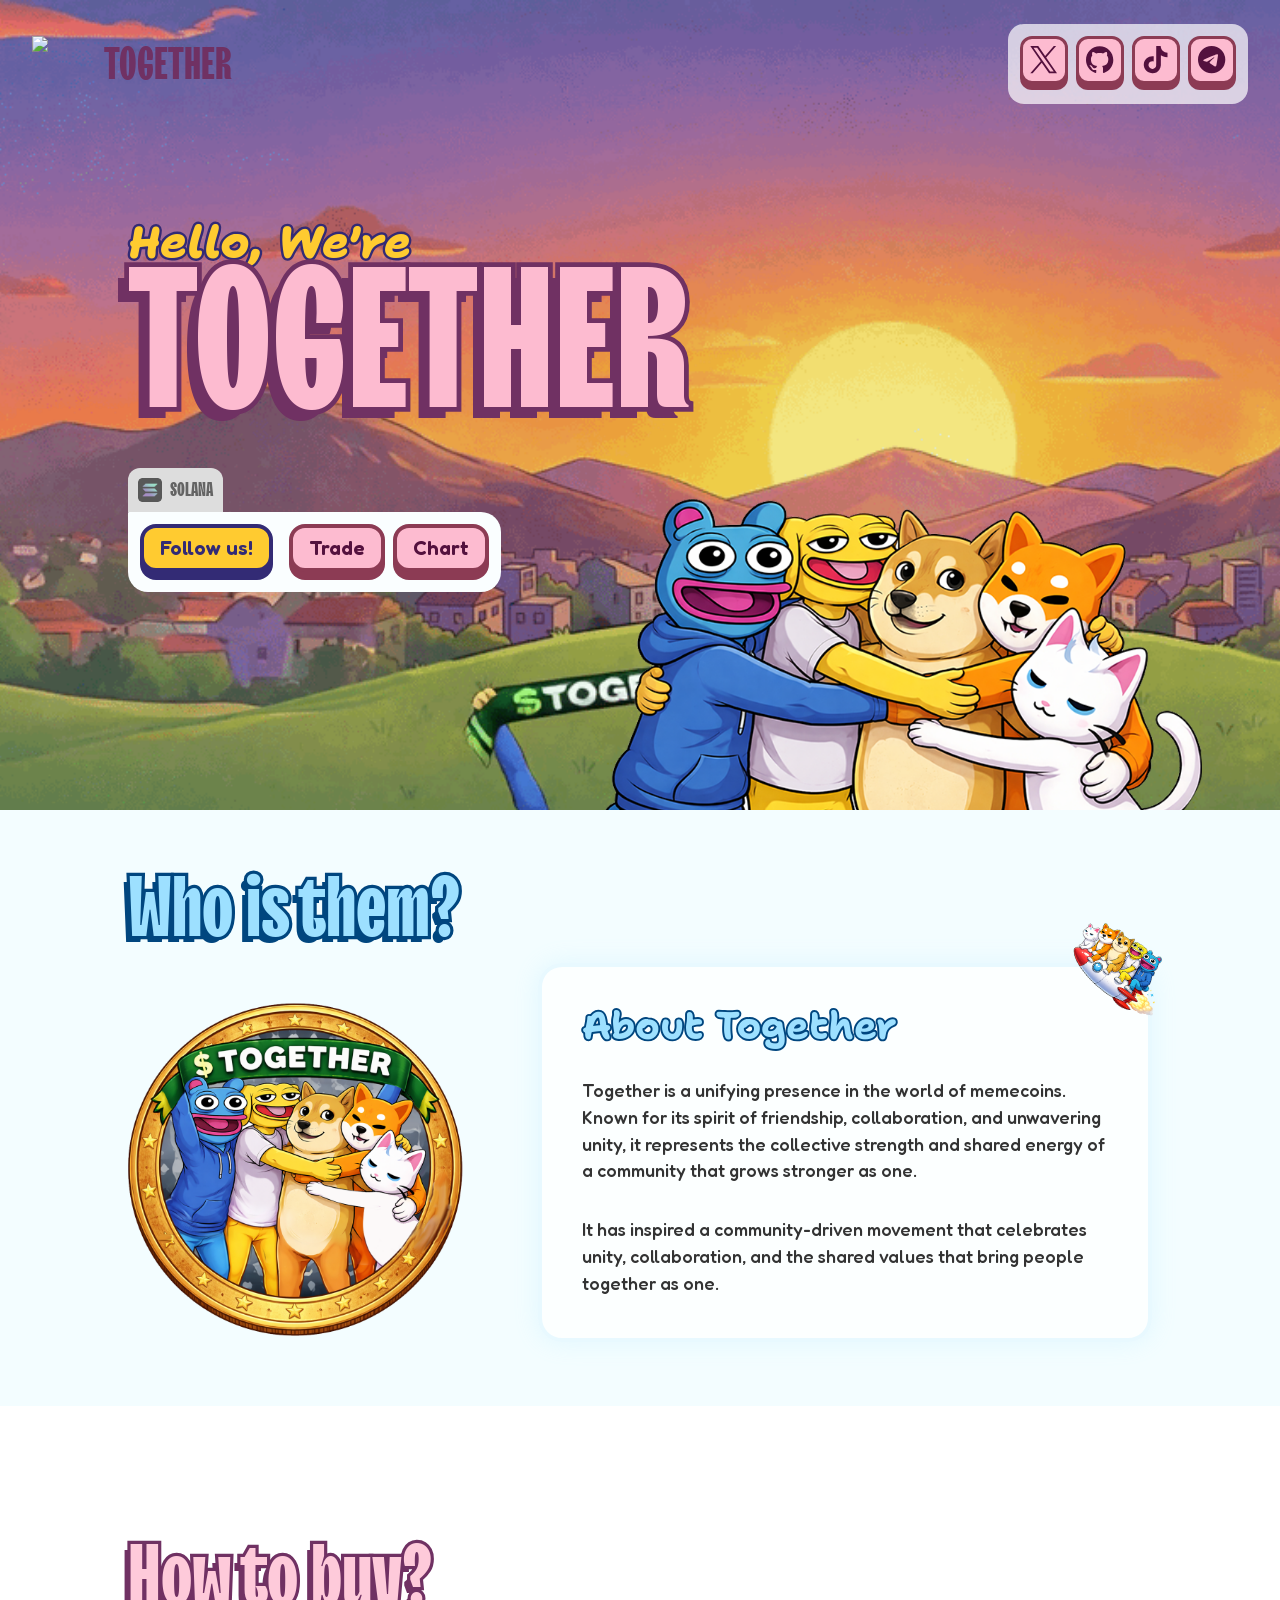
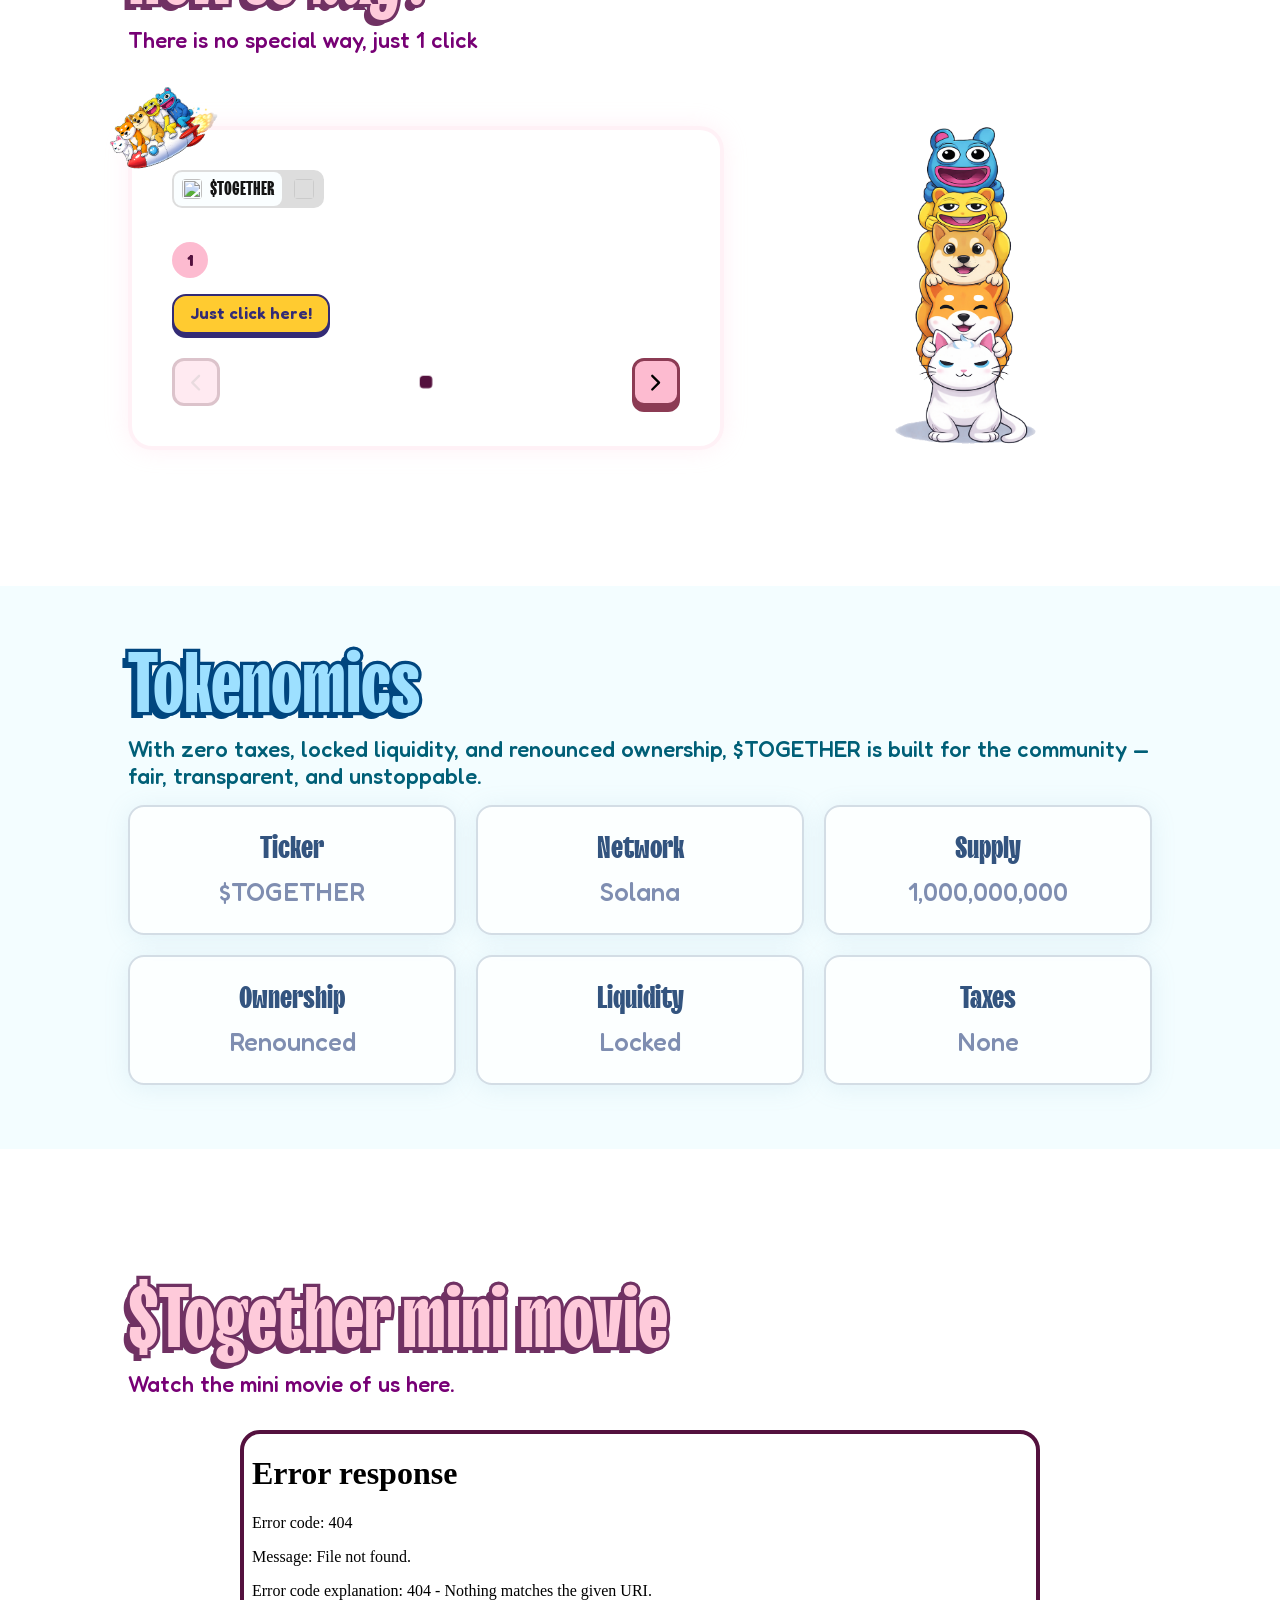
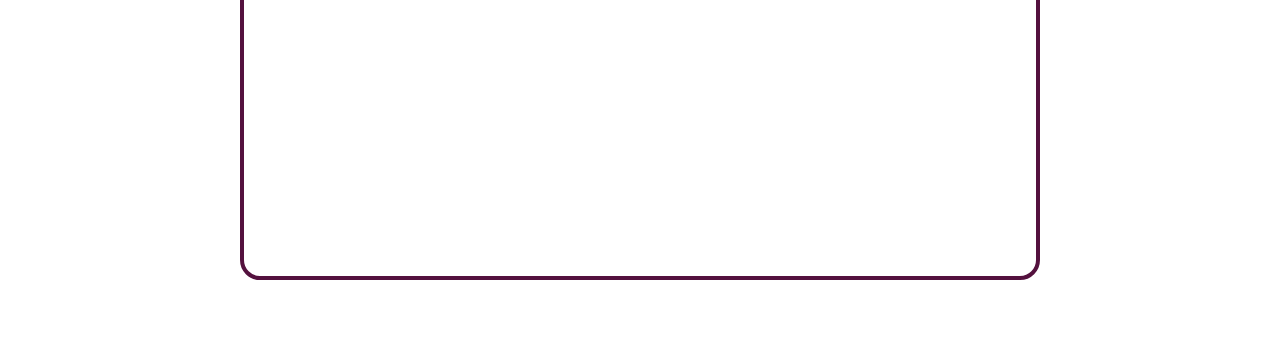
==== commit 8c0217a6: "Add files via upload" ====
--- a/index.html
+++ b/index.html
@@ -408,9 +408,9 @@
                 <div style="display: flex; justify-content: center; padding-top: 1rem;">
                     <iframe width="100%" height="450"
                         style="max-width: 800px; border-radius: 20px; border: 4px solid #54113e;"
-                        src="images/video.mov" title="Together video" frameborder="0"
+                        src="images/video.mp4" title="Together Video" frameborder="0"
                         allow="accelerometer; autoplay; clipboard-write; encrypted-media; gyroscope; picture-in-picture"
-                        allowfullscreen></iframe>
+                        allowfullscreen></video>
                 </div>
             </div>
         </section>
@@ -937,4 +937,4 @@
     <script>self.__next_f.push([1, "26:I[80596,[\"/_next/static/chunks/0mkxc82ttsv75.js\",\"/_next/static/chunks/17fnag_07iuqy.js\",\"/_next/static/chunks/0_i8_f9mvwgiz.js\"],\"IconMark\"]\n"])</script>
     <script>self.__next_f.push([1, "1e:[[\"$\",\"title\",\"0\",{\"children\":\"Polly — Pudgy Penguins Character \u0026 Companion of Pax\"}],[\"$\",\"meta\",\"1\",{\"name\":\"description\",\"content\":\"Meet Polly, the beloved wife of Pax and official character from Pudgy Penguins. Discover her story, explore artwork, and join the Polly Penguin community!\"}],[\"$\",\"meta\",\"2\",{\"name\":\"author\",\"content\":\"Polly Team\"}],[\"$\",\"link\",\"3\",{\"rel\":\"manifest\",\"href\":\"/site.webmanifest\",\"crossOrigin\":\"$undefined\"}],[\"$\",\"meta\",\"4\",{\"name\":\"keywords\",\"content\":\"Polly,Pax,Pudgy Penguins,NFT,Web3,Pengu,Polly Penguin,Penguin NFT,Companion NFT,Polly On Abstract,Cute NFT Character\"}],[\"$\",\"meta\",\"5\",{\"name\":\"robots\",\"content\":\"index, follow\"}],[\"$\",\"meta\",\"6\",{\"name\":\"mobile-web-app-capable\",\"content\":\"yes\"}],[\"$\",\"meta\",\"7\",{\"name\":\"apple-mobile-web-app-title\",\"content\":\"Polly — Pudgy Penguins\"}],[\"$\",\"meta\",\"8\",{\"name\":\"apple-mobile-web-app-status-bar-style\",\"content\":\"black-translucent\"}],[\"$\",\"meta\",\"9\",{\"property\":\"og:title\",\"content\":\"Polly — Pudgy Penguins Character \u0026 Companion of Pax\"}],[\"$\",\"meta\",\"10\",{\"property\":\"og:description\",\"content\":\"Explore the world of Polly — a charming character in the Pudgy Penguins universe and Pax’s beloved companion.\"}],[\"$\",\"meta\",\"11\",{\"property\":\"og:url\",\"content\":\"https://polly.pink\"}],[\"$\",\"meta\",\"12\",{\"property\":\"og:site_name\",\"content\":\"Polly — Pudgy Penguins\"}],[\"$\",\"meta\",\"13\",{\"property\":\"og:image\",\"content\":\"https://polly.pink/og-image.png\"}],[\"$\",\"meta\",\"14\",{\"property\":\"og:image:width\",\"content\":\"1200\"}],[\"$\",\"meta\",\"15\",{\"property\":\"og:image:height\",\"content\":\"630\"}],[\"$\",\"meta\",\"16\",{\"property\":\"og:image:alt\",\"content\":\"Polly the Penguin — Pudgy Penguins Character\"}],[\"$\",\"meta\",\"17\",{\"property\":\"og:type\",\"content\":\"website\"}],[\"$\",\"meta\",\"18\",{\"name\":\"twitter:card\",\"content\":\"summary_large_image\"}],[\"$\",\"meta\",\"19\",{\"name\":\"twitter:site\",\"content\":\"@PollyXYZ\"}],[\"$\",\"meta\",\"20\",{\"name\":\"twitter:creator\",\"content\":\"@PollyXYZ\"}],[\"$\",\"meta\",\"21\",{\"name\":\"twitter:title\",\"content\":\"Polly — Pudgy Penguins Character\"}],[\"$\",\"meta\",\"22\",{\"name\":\"twitter:description\",\"content\":\"Official website of Polly, Pax’s beloved companion in the Pudgy Penguins universe.\"}],[\"$\",\"meta\",\"23\",{\"name\":\"twitter:image\",\"content\":\"https://polly.pink/og-image.png\"}],[\"$\",\"link\",\"24\",{\"rel\":\"shortcut icon\",\"href\":\"/favicon.ico\"}],[\"$\",\"link\",\"25\",{\"rel\":\"icon\",\"href\":\"/favicon.ico?favicon.15b2u74oslvoe.ico\",\"sizes\":\"48x48\",\"type\":\"image/x-icon\"}],[\"$\",\"link\",\"26\",{\"rel\":\"icon\",\"href\":\"/favicon.svg\",\"type\":\"image/svg+xml\"}],[\"$\",\"link\",\"27\",{\"rel\":\"icon\",\"href\":\"/favicon-96x96.png\",\"type\":\"image/png\",\"sizes\":\"96x96\"}],[\"$\",\"link\",\"28\",{\"rel\":\"icon\",\"href\":\"/favicon.ico\",\"type\":\"image/x-icon\"}],[\"$\",\"link\",\"29\",{\"rel\":\"apple-touch-icon\",\"href\":\"/apple-touch-icon.png\",\"sizes\":\"180x180\"}],[\"$\",\"$L26\",\"30\",{}]]\n"])</script>
     <script>self.__next_f.push([1, "25:null\n"])</script>
-</body>
+</body>
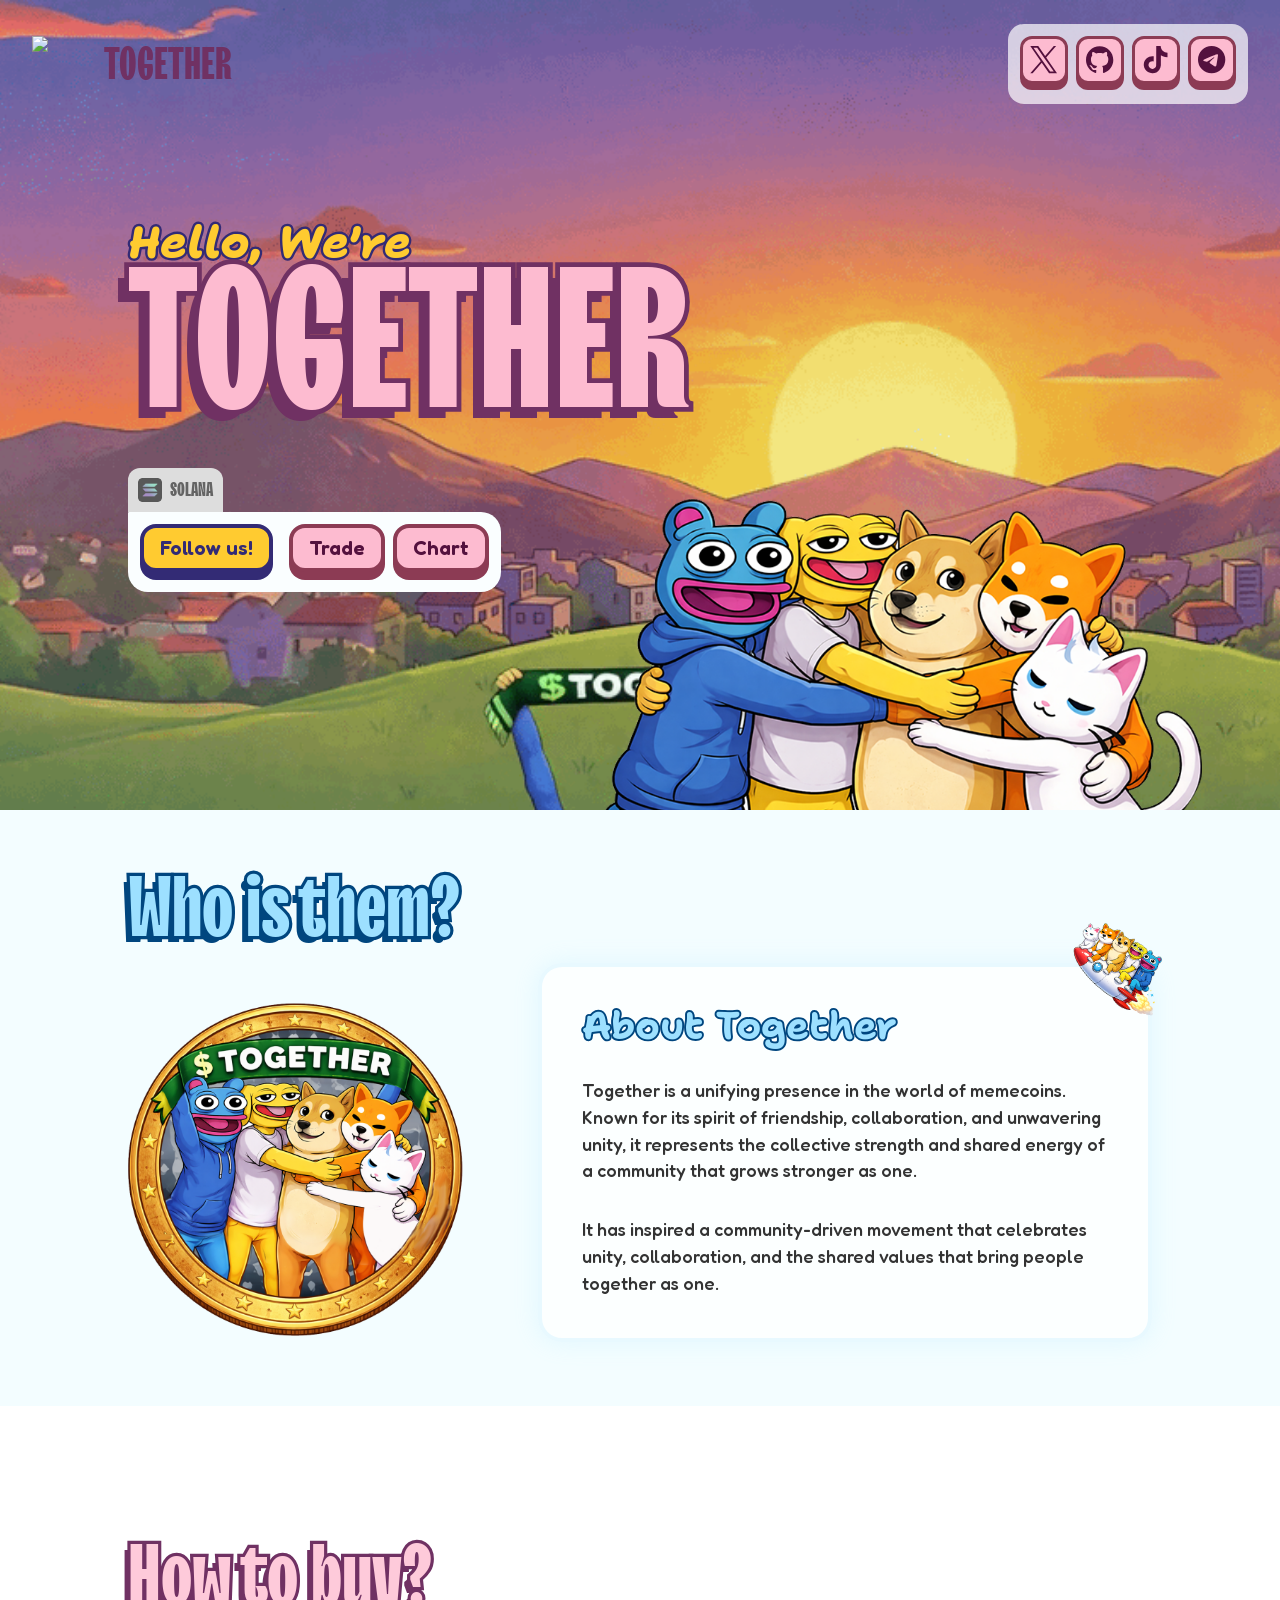
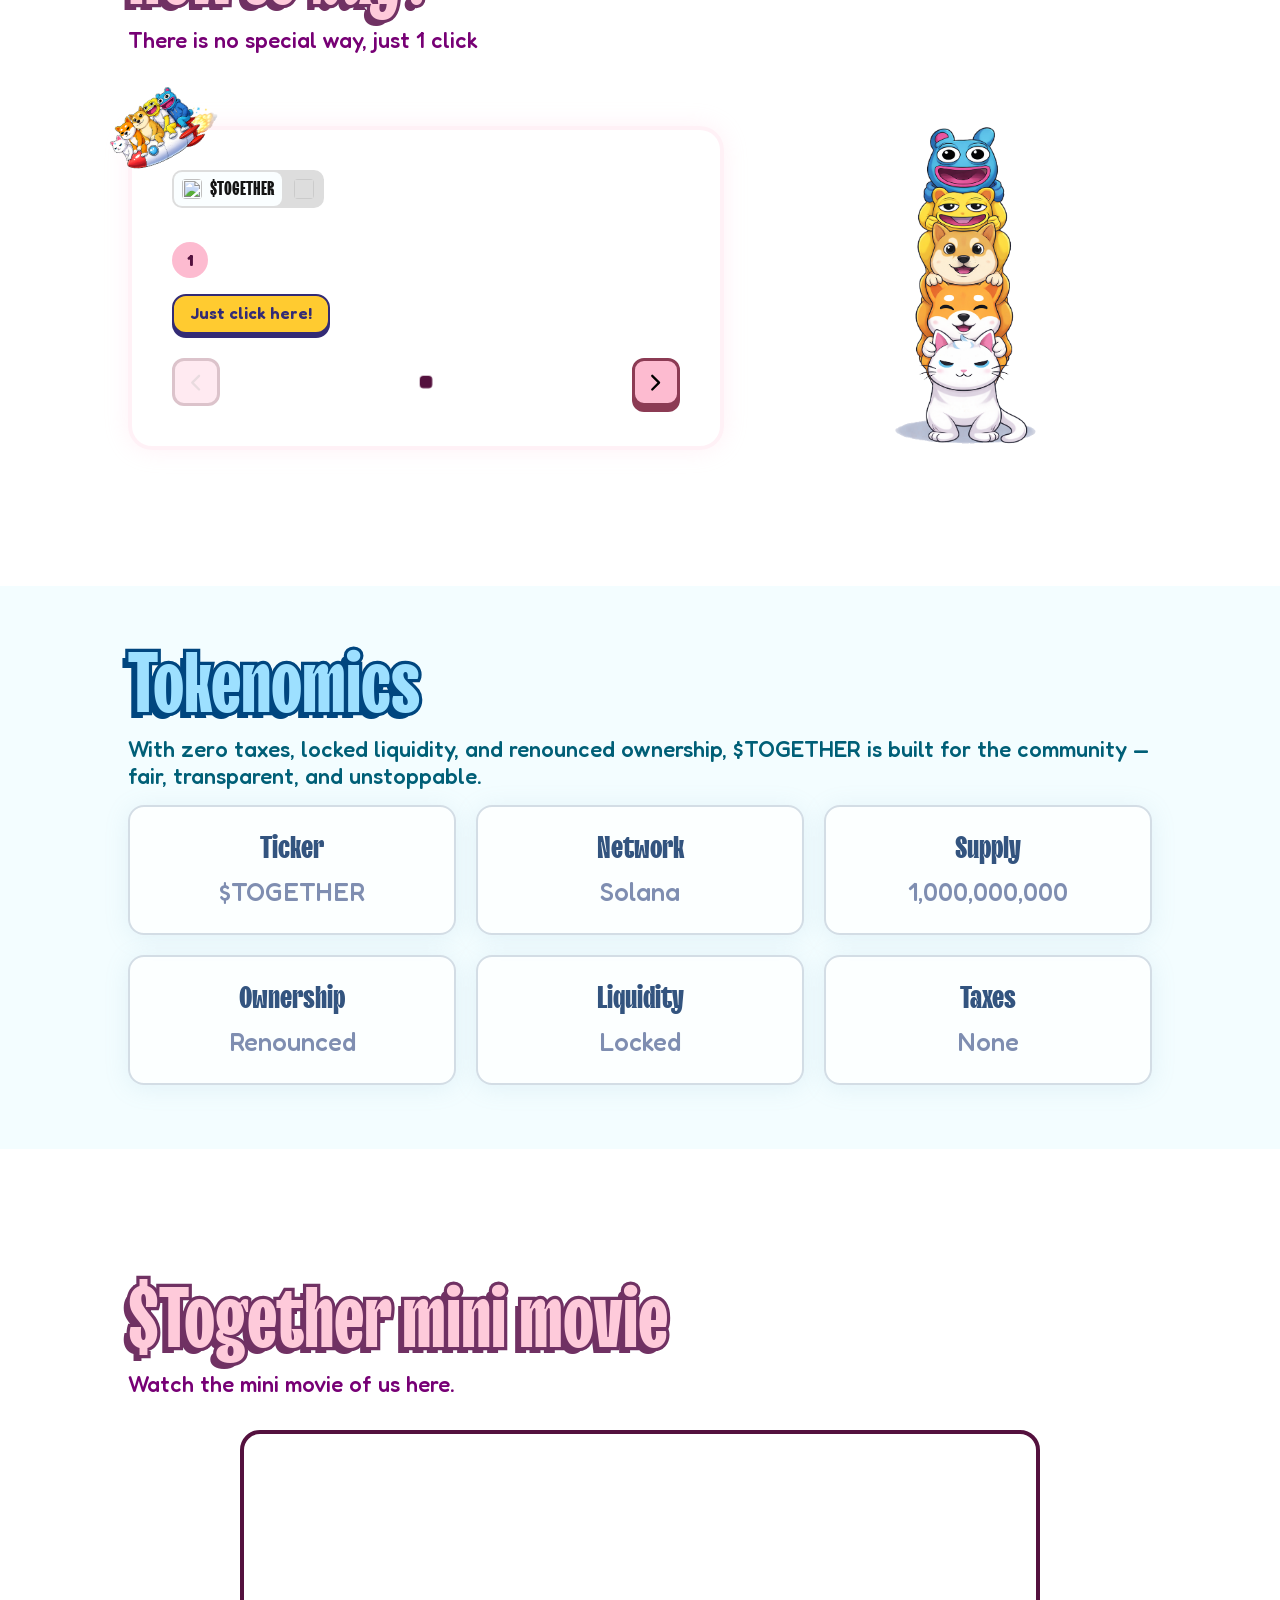
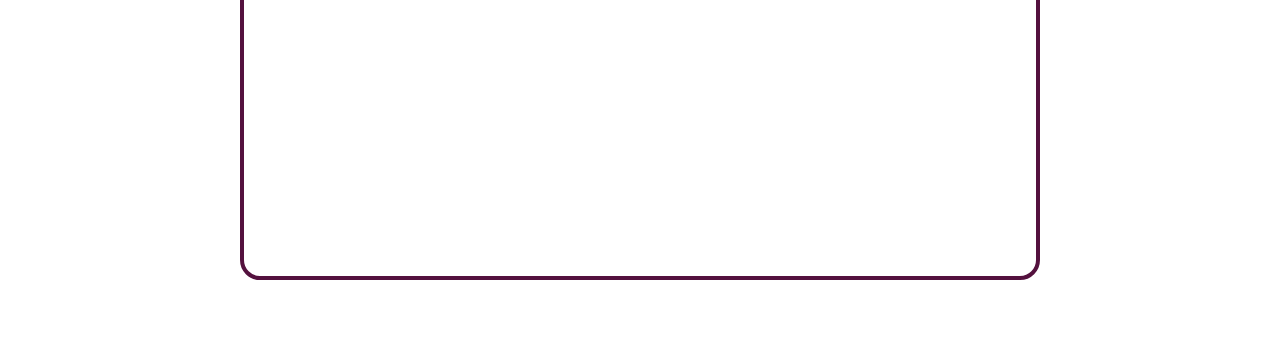
==== commit d0a8d7bb: "Add files via upload" ====
--- a/index.html
+++ b/index.html
@@ -408,7 +408,7 @@
                 <div style="display: flex; justify-content: center; padding-top: 1rem;">
                     <iframe width="100%" height="450"
                         style="max-width: 800px; border-radius: 20px; border: 4px solid #54113e;"
-                        src="images/video.mp4" title="Together Video" frameborder="0"
+                        src="https://x.com/togethercoins/status/2043527193285005353" title="Together Video" frameborder="0"
                         allow="accelerometer; autoplay; clipboard-write; encrypted-media; gyroscope; picture-in-picture"
                         allowfullscreen></video>
                 </div>
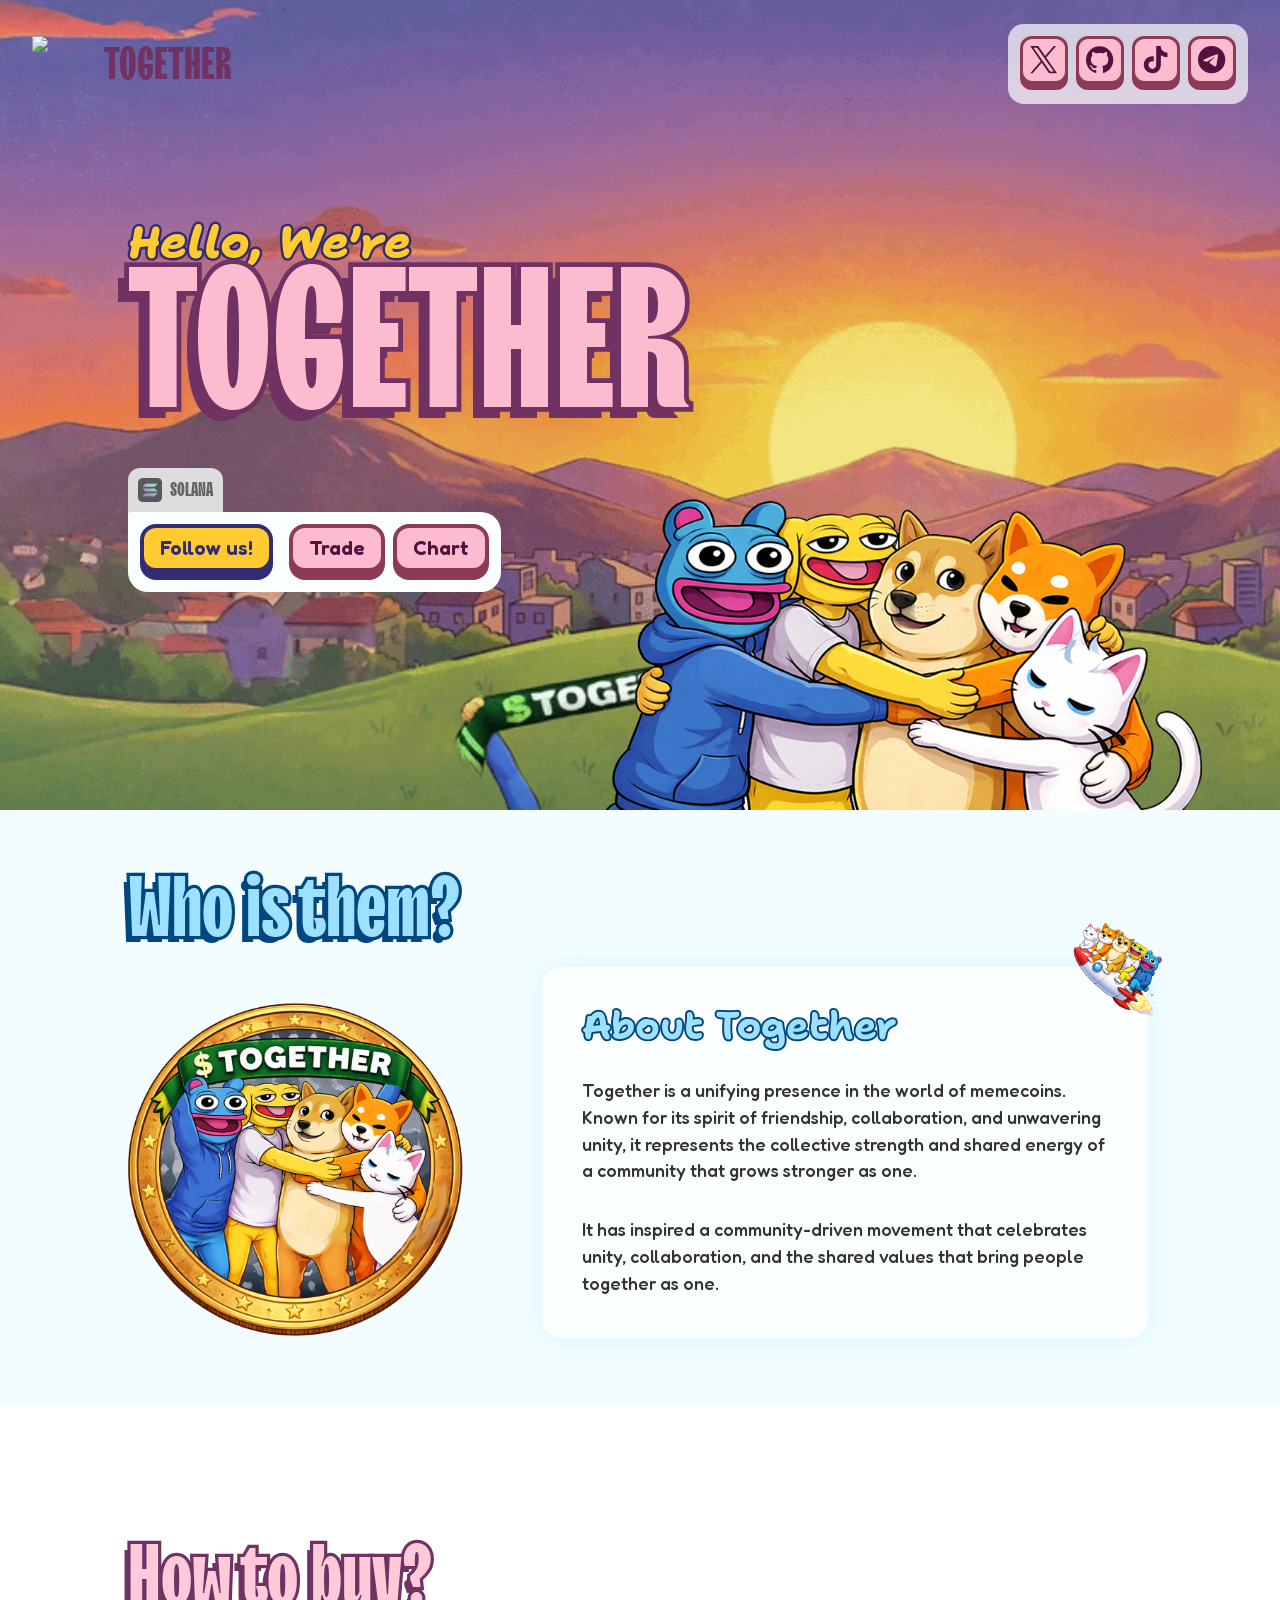
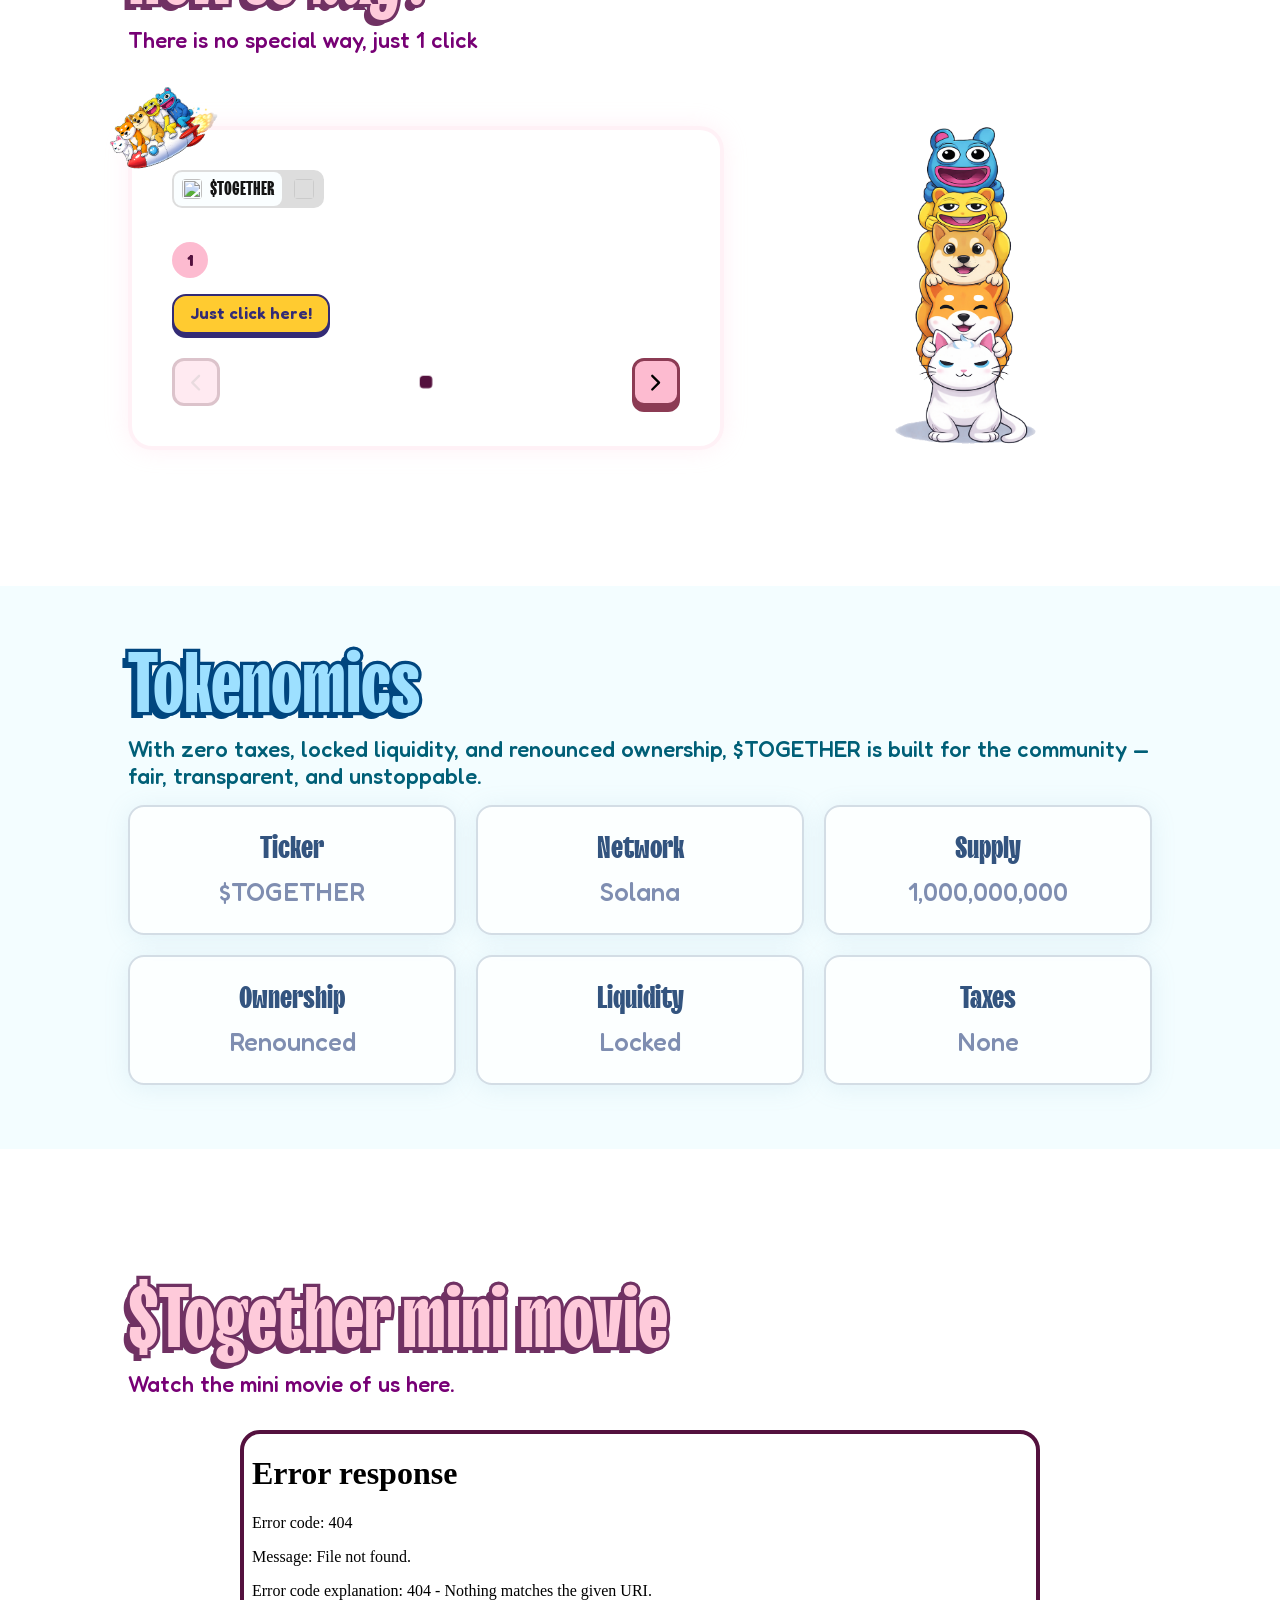
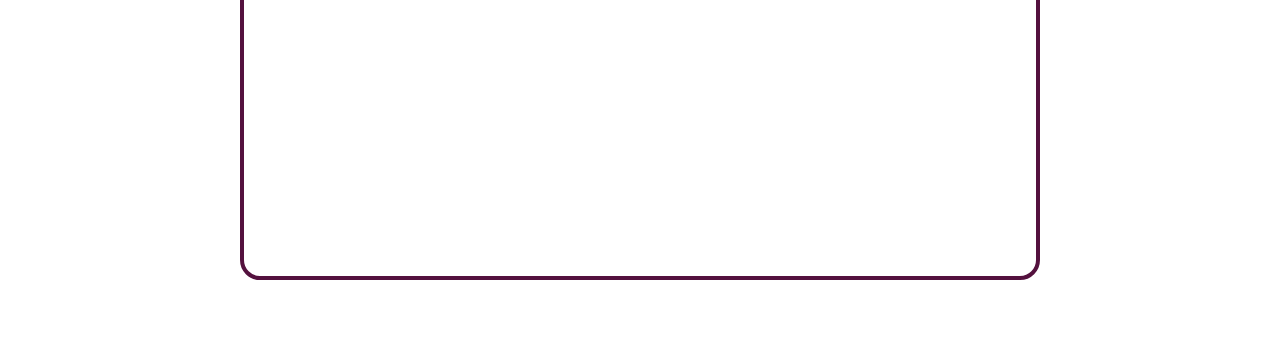
==== commit 695cdddc: "Add files via upload" ====
--- a/index.html
+++ b/index.html
@@ -408,7 +408,7 @@
                 <div style="display: flex; justify-content: center; padding-top: 1rem;">
                     <iframe width="100%" height="450"
                         style="max-width: 800px; border-radius: 20px; border: 4px solid #54113e;"
-                        src="https://x.com/togethercoins/status/2043527193285005353" title="Together Video" frameborder="0"
+                        src="images/video.mp4" title="Together Video" frameborder="0"
                         allow="accelerometer; autoplay; clipboard-write; encrypted-media; gyroscope; picture-in-picture"
                         allowfullscreen></video>
                 </div>
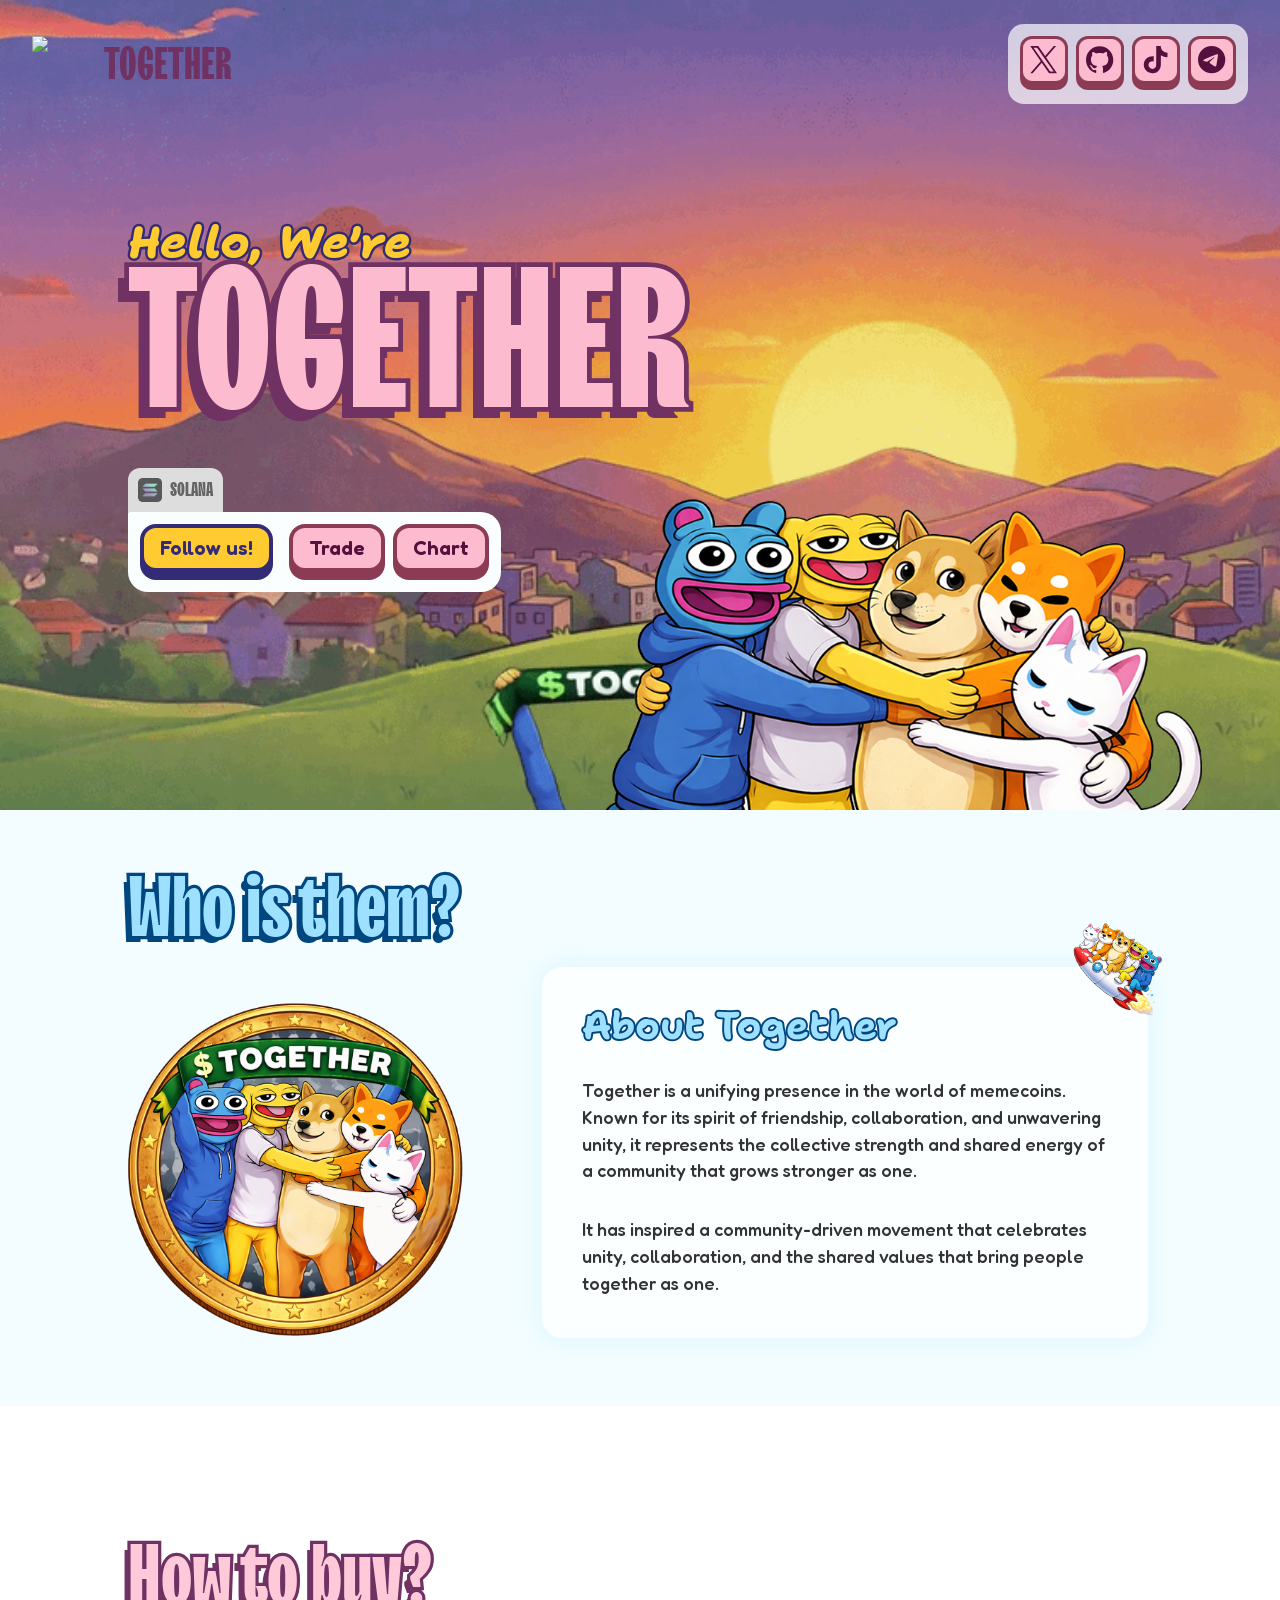
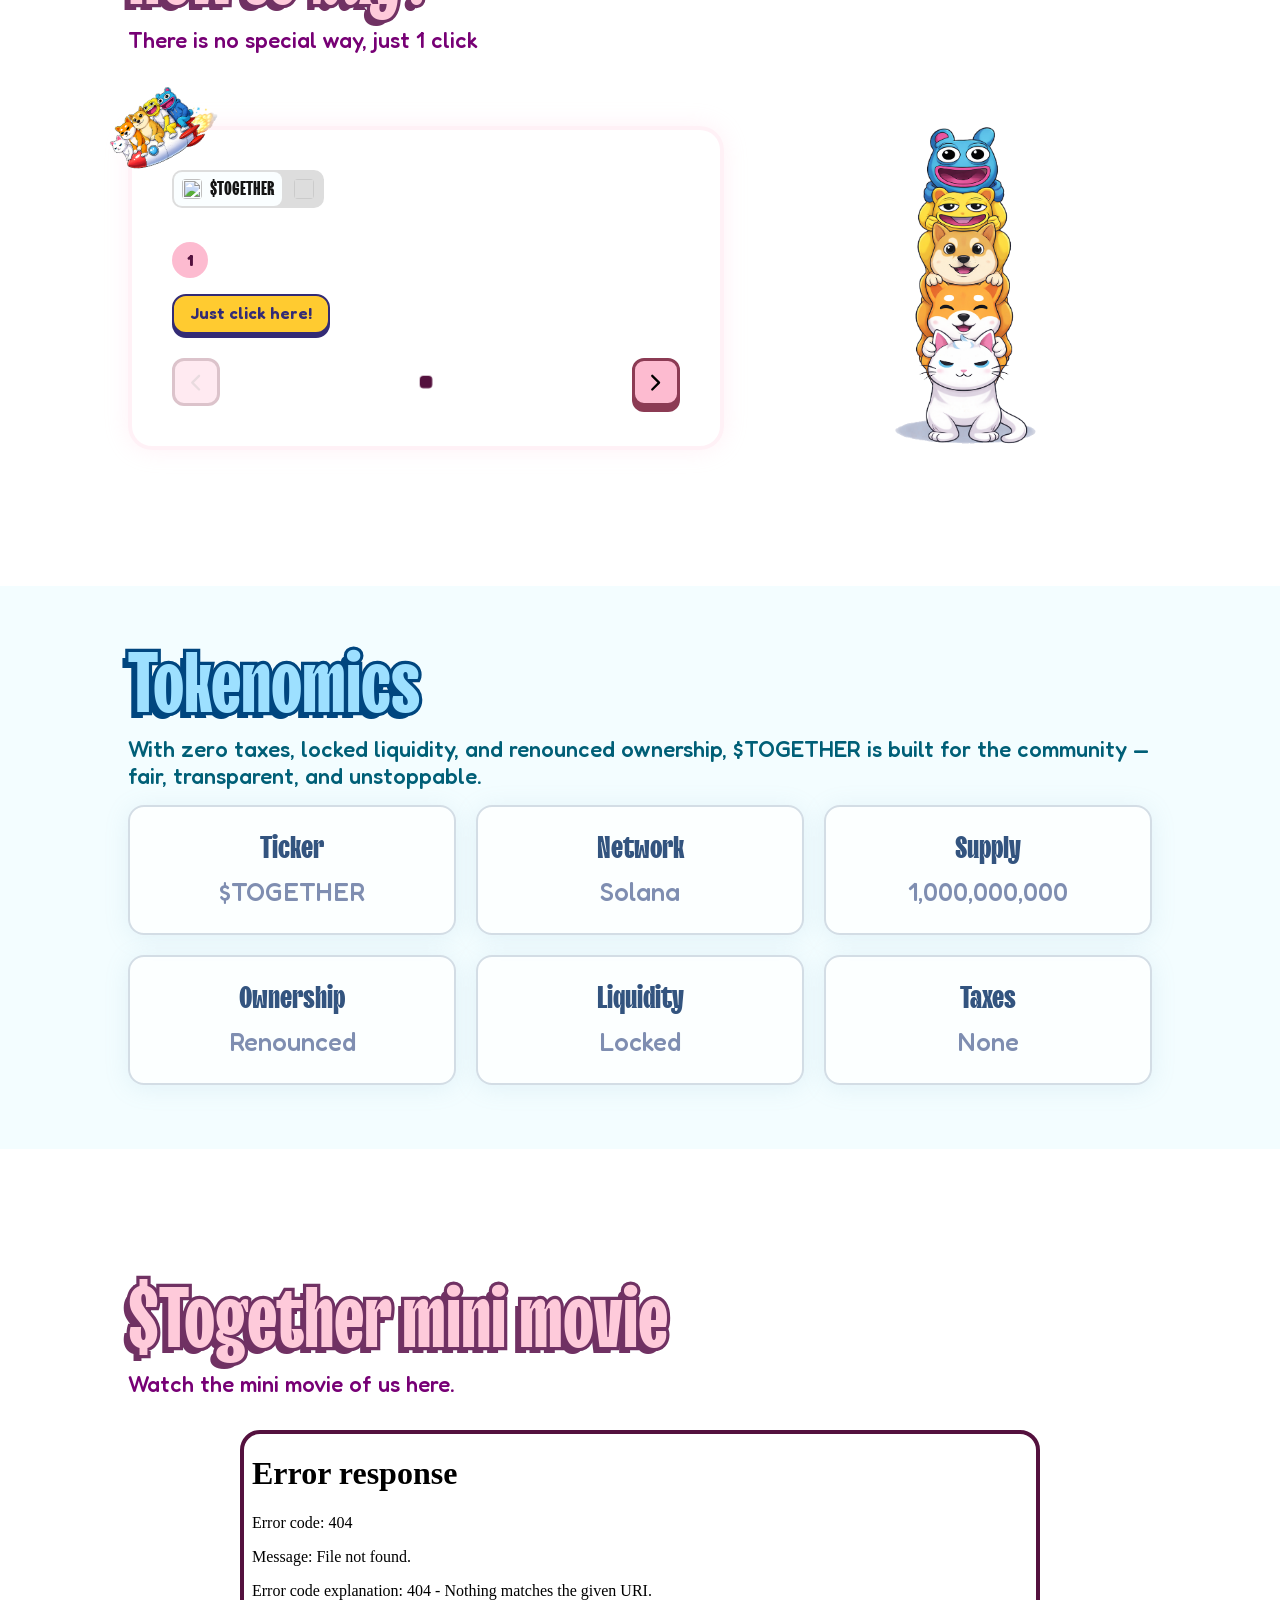
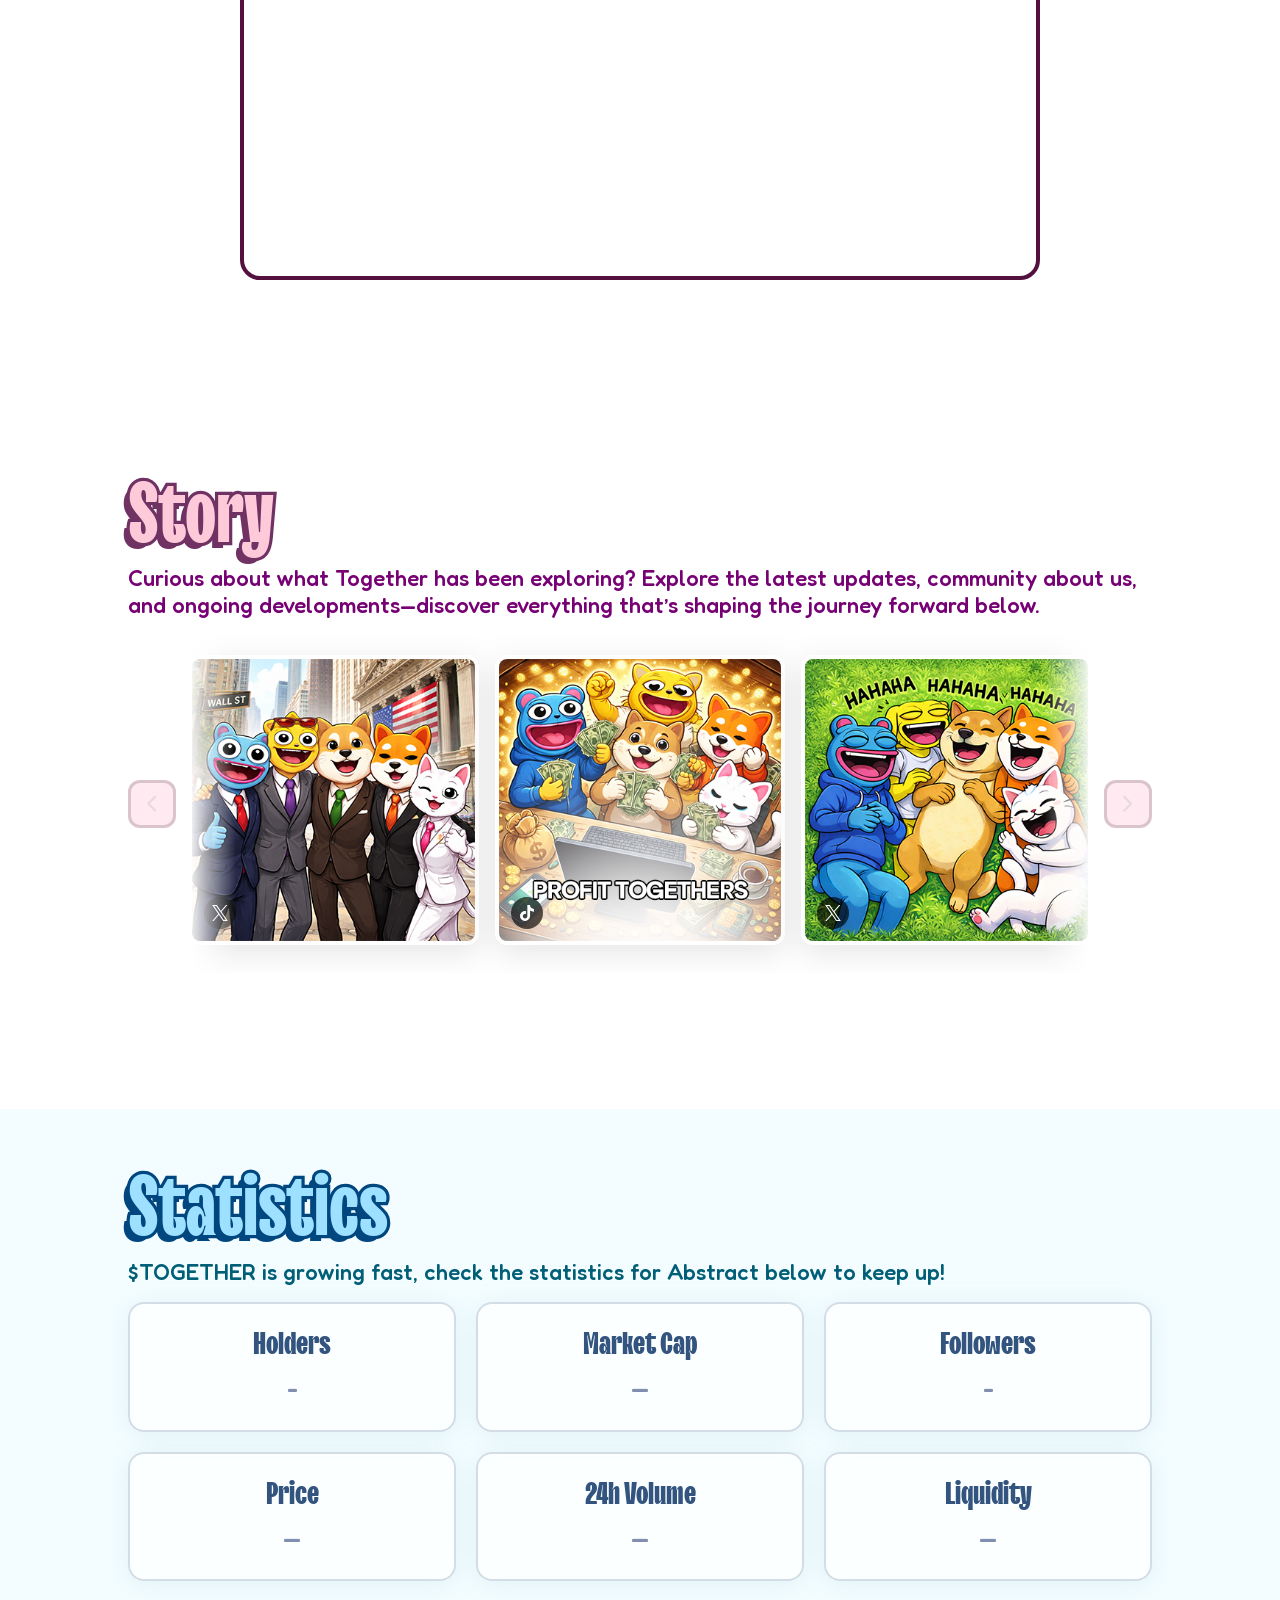
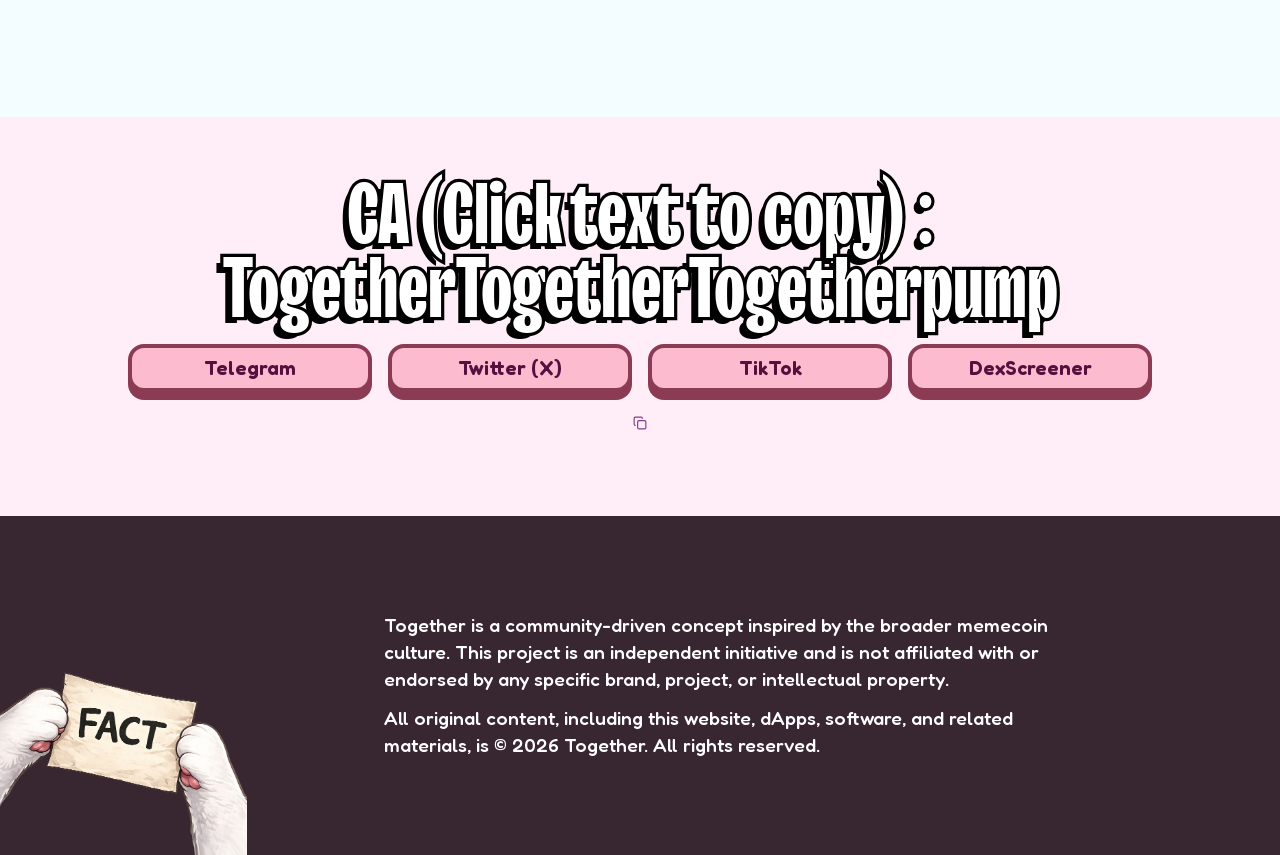
==== commit 264479d1: "Add files via upload" ====
--- a/index.html
+++ b/index.html
@@ -408,9 +408,9 @@
                 <div style="display: flex; justify-content: center; padding-top: 1rem;">
                     <iframe width="100%" height="450"
                         style="max-width: 800px; border-radius: 20px; border: 4px solid #54113e;"
-                        src="images/video.mp4" title="Together Video" frameborder="0"
+                        src="images/video.mov" title="Together Video" frameborder="0"
                         allow="accelerometer; autoplay; clipboard-write; encrypted-media; gyroscope; picture-in-picture"
-                        allowfullscreen></video>
+                        allowfullscreen></iframe>
                 </div>
             </div>
         </section>
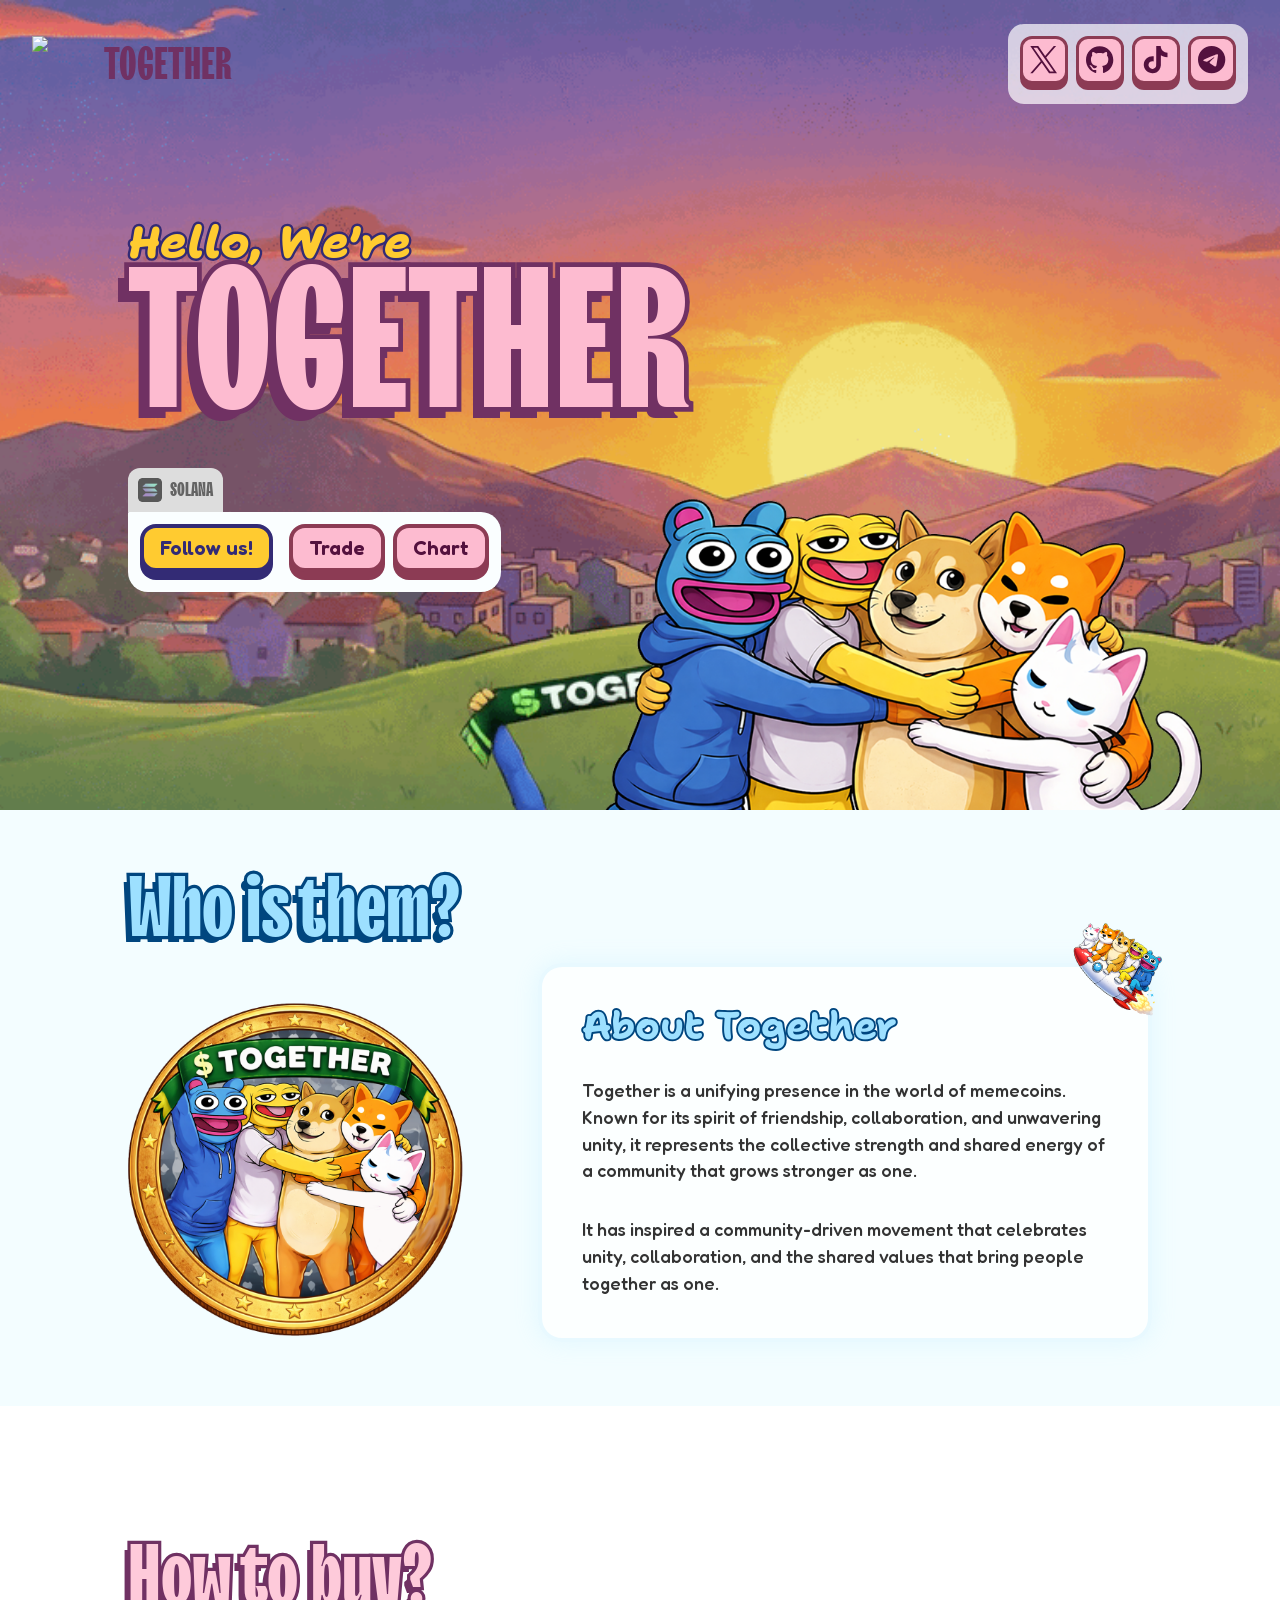
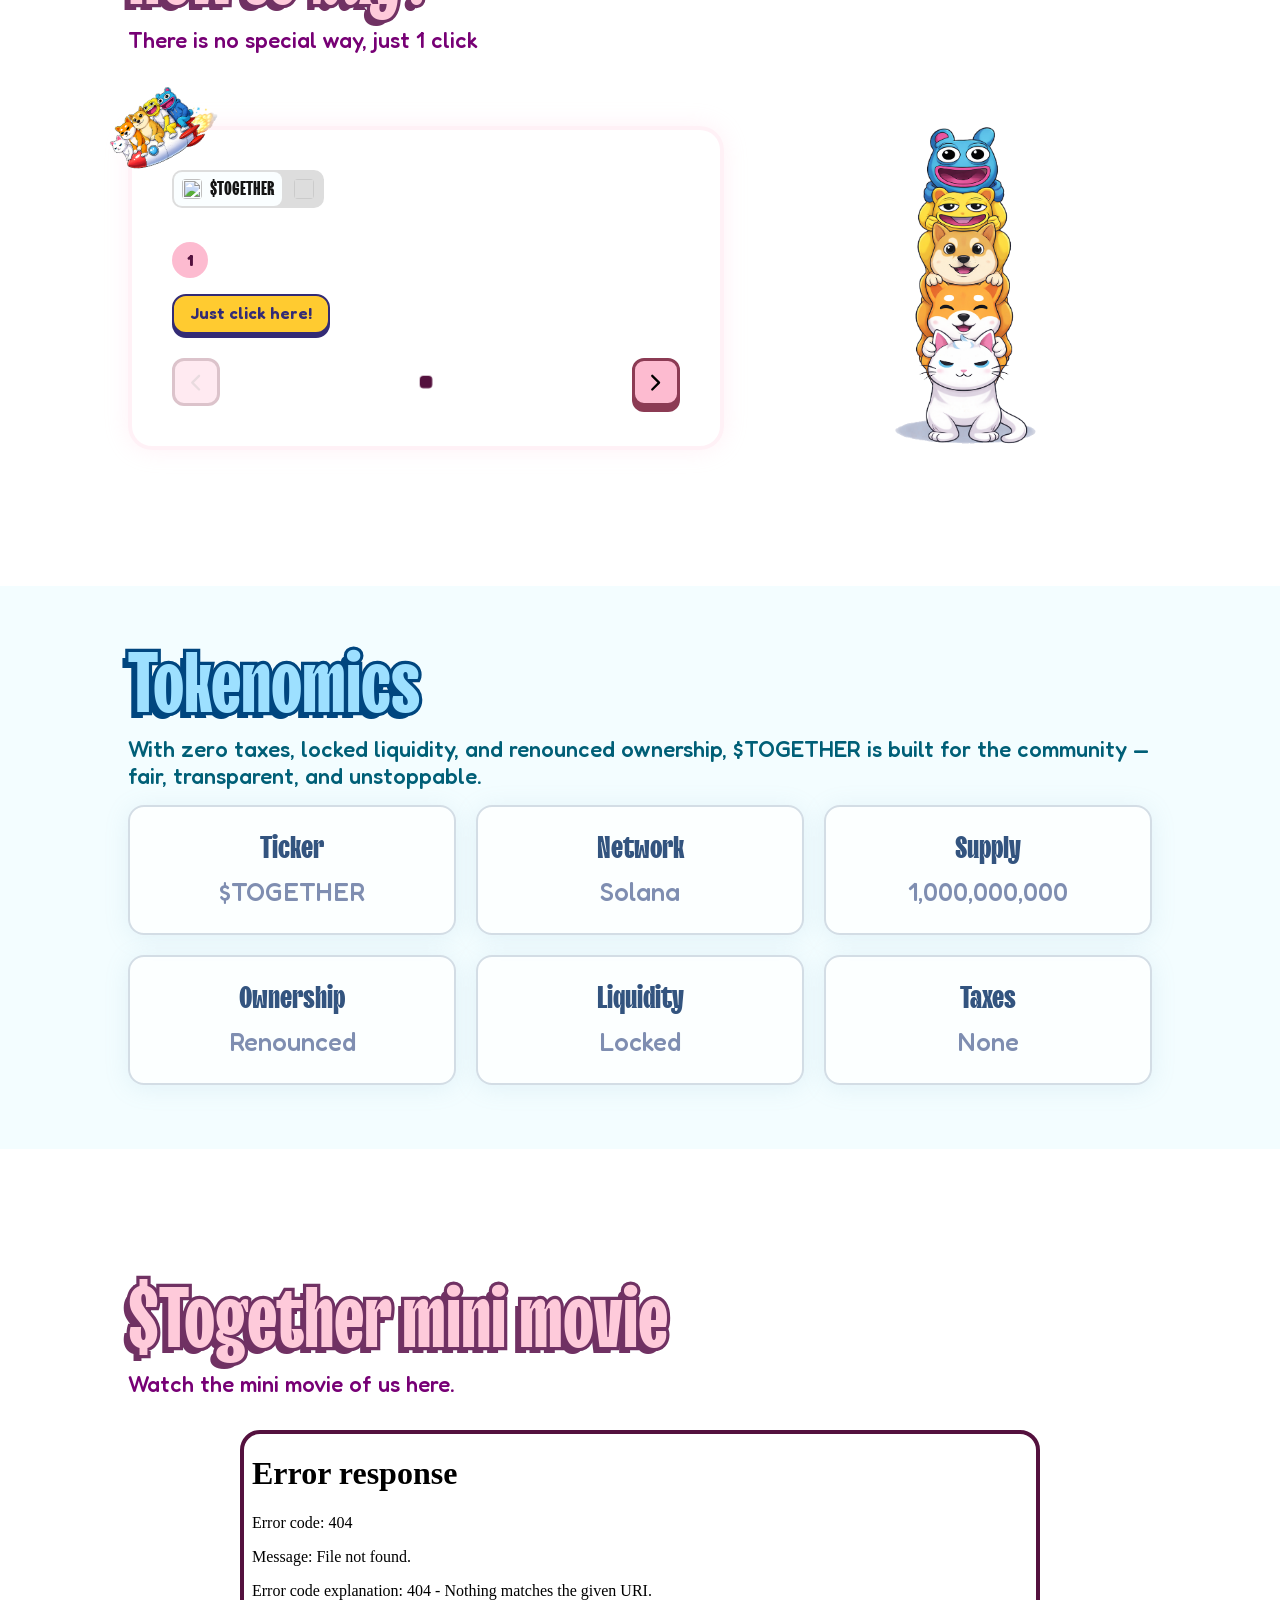
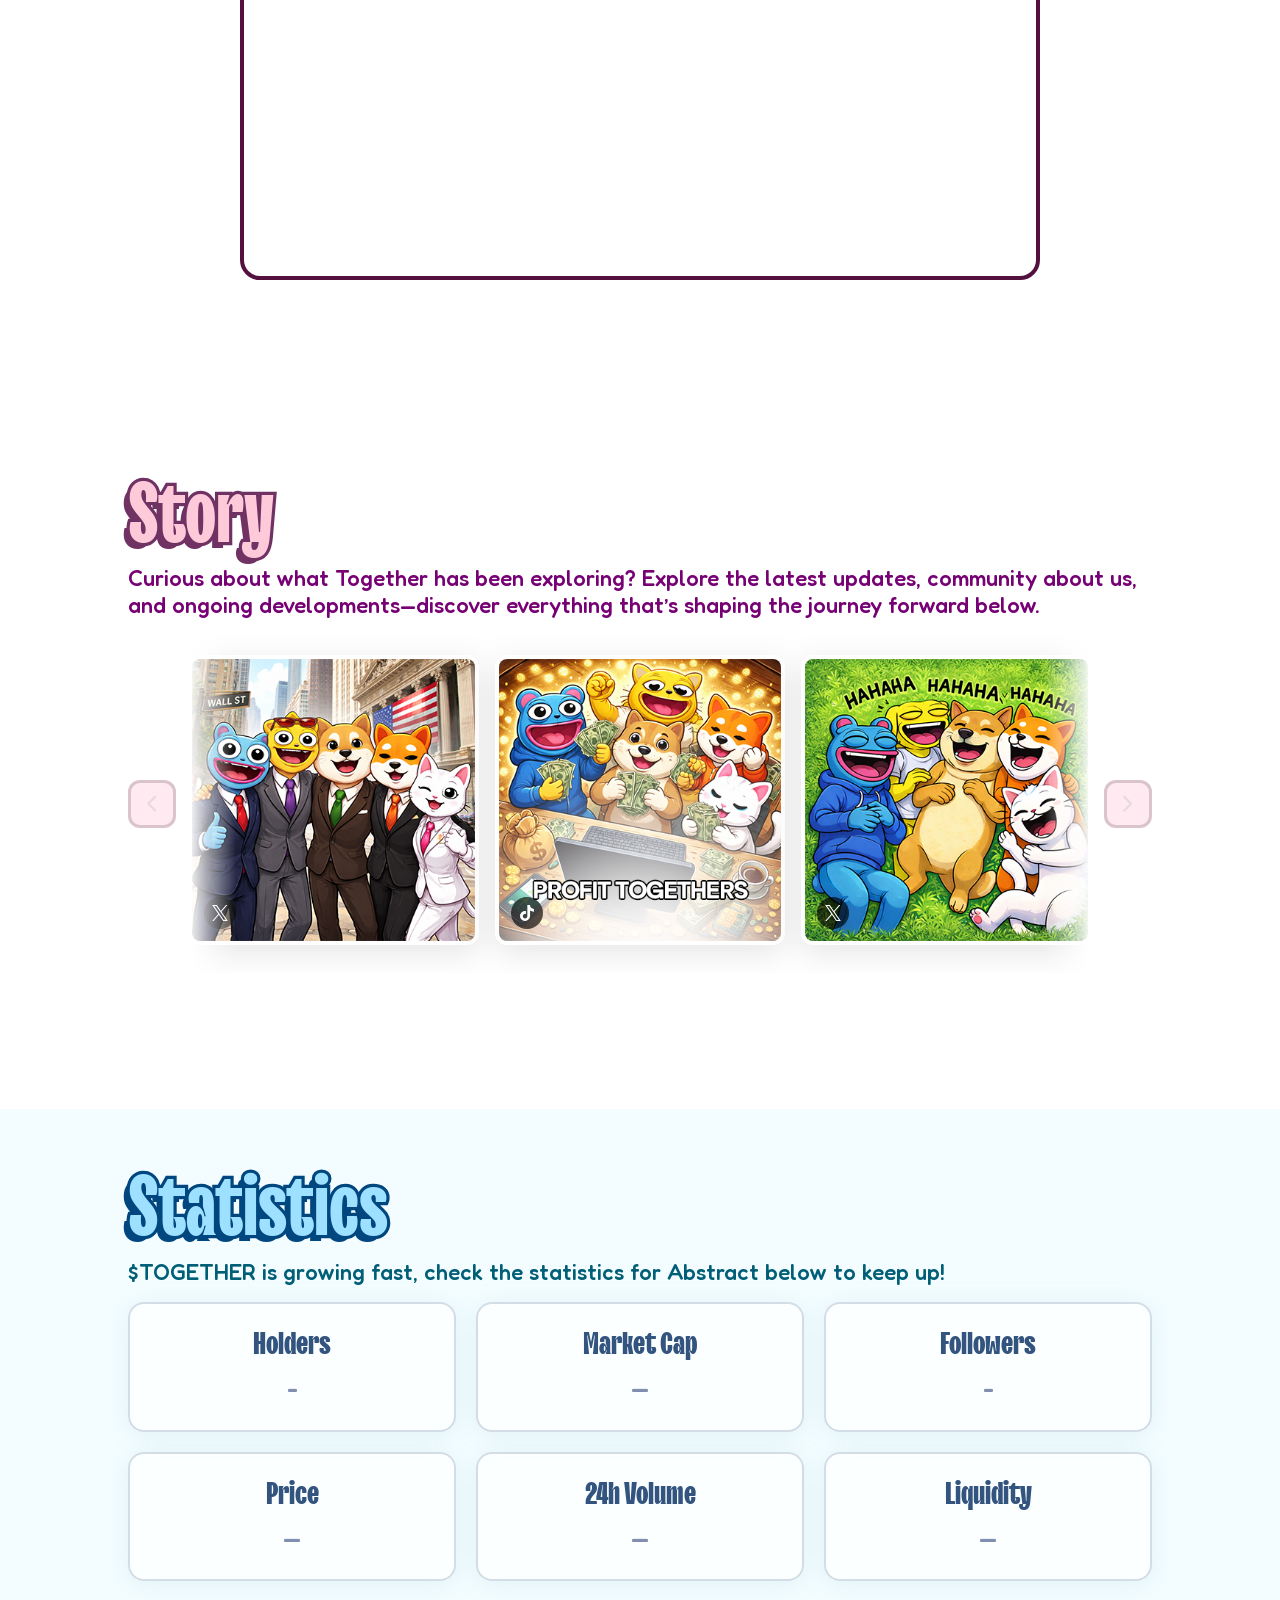
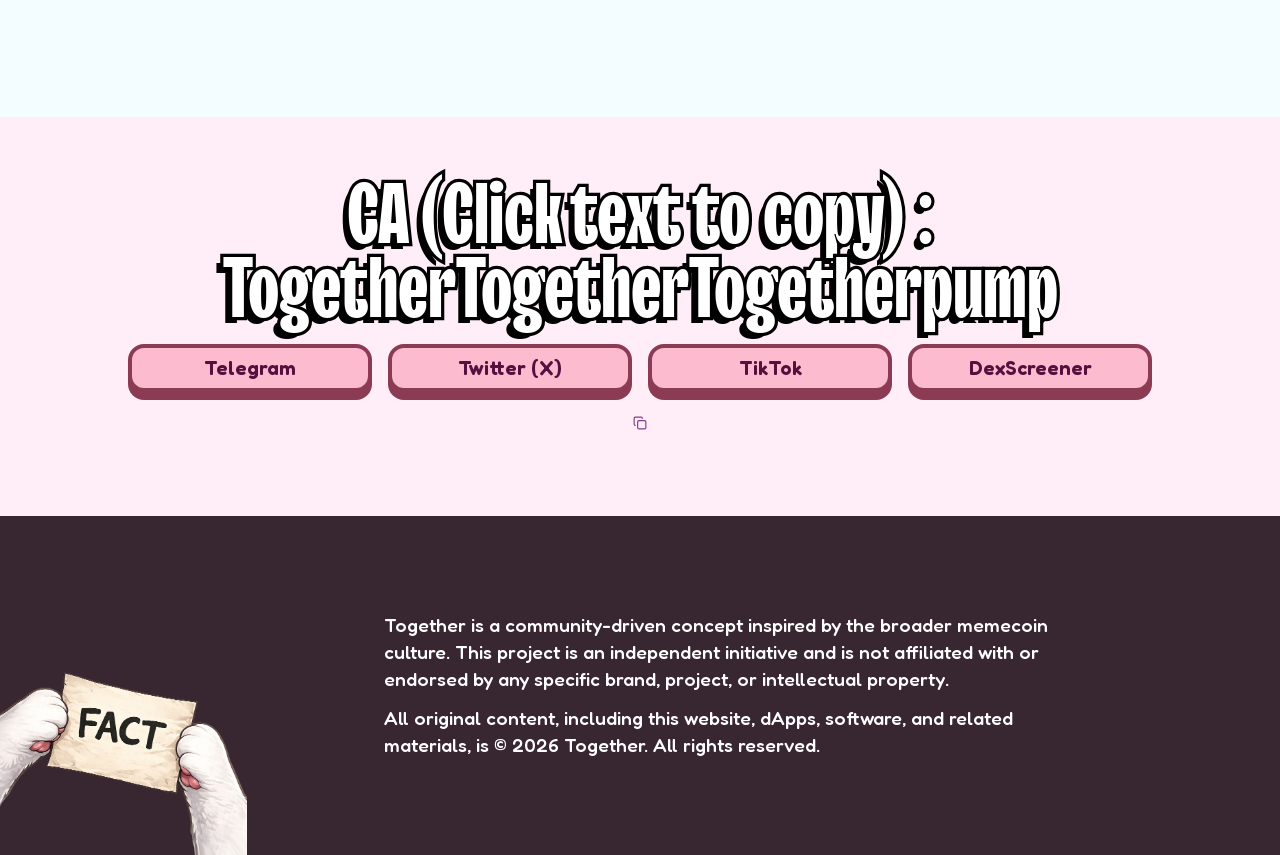
==== commit 9508f119: "Update index.html" ====
--- a/index.html
+++ b/index.html
@@ -408,7 +408,7 @@
                 <div style="display: flex; justify-content: center; padding-top: 1rem;">
                     <iframe width="100%" height="450"
                         style="max-width: 800px; border-radius: 20px; border: 4px solid #54113e;"
-                        src="images/video.mov" title="Together Video" frameborder="0"
+                        src="images/video.mp4" title="Together Video" frameborder="0"
                         allow="accelerometer; autoplay; clipboard-write; encrypted-media; gyroscope; picture-in-picture"
                         allowfullscreen></iframe>
                 </div>
@@ -937,4 +937,4 @@
     <script>self.__next_f.push([1, "26:I[80596,[\"/_next/static/chunks/0mkxc82ttsv75.js\",\"/_next/static/chunks/17fnag_07iuqy.js\",\"/_next/static/chunks/0_i8_f9mvwgiz.js\"],\"IconMark\"]\n"])</script>
     <script>self.__next_f.push([1, "1e:[[\"$\",\"title\",\"0\",{\"children\":\"Polly — Pudgy Penguins Character \u0026 Companion of Pax\"}],[\"$\",\"meta\",\"1\",{\"name\":\"description\",\"content\":\"Meet Polly, the beloved wife of Pax and official character from Pudgy Penguins. Discover her story, explore artwork, and join the Polly Penguin community!\"}],[\"$\",\"meta\",\"2\",{\"name\":\"author\",\"content\":\"Polly Team\"}],[\"$\",\"link\",\"3\",{\"rel\":\"manifest\",\"href\":\"/site.webmanifest\",\"crossOrigin\":\"$undefined\"}],[\"$\",\"meta\",\"4\",{\"name\":\"keywords\",\"content\":\"Polly,Pax,Pudgy Penguins,NFT,Web3,Pengu,Polly Penguin,Penguin NFT,Companion NFT,Polly On Abstract,Cute NFT Character\"}],[\"$\",\"meta\",\"5\",{\"name\":\"robots\",\"content\":\"index, follow\"}],[\"$\",\"meta\",\"6\",{\"name\":\"mobile-web-app-capable\",\"content\":\"yes\"}],[\"$\",\"meta\",\"7\",{\"name\":\"apple-mobile-web-app-title\",\"content\":\"Polly — Pudgy Penguins\"}],[\"$\",\"meta\",\"8\",{\"name\":\"apple-mobile-web-app-status-bar-style\",\"content\":\"black-translucent\"}],[\"$\",\"meta\",\"9\",{\"property\":\"og:title\",\"content\":\"Polly — Pudgy Penguins Character \u0026 Companion of Pax\"}],[\"$\",\"meta\",\"10\",{\"property\":\"og:description\",\"content\":\"Explore the world of Polly — a charming character in the Pudgy Penguins universe and Pax’s beloved companion.\"}],[\"$\",\"meta\",\"11\",{\"property\":\"og:url\",\"content\":\"https://polly.pink\"}],[\"$\",\"meta\",\"12\",{\"property\":\"og:site_name\",\"content\":\"Polly — Pudgy Penguins\"}],[\"$\",\"meta\",\"13\",{\"property\":\"og:image\",\"content\":\"https://polly.pink/og-image.png\"}],[\"$\",\"meta\",\"14\",{\"property\":\"og:image:width\",\"content\":\"1200\"}],[\"$\",\"meta\",\"15\",{\"property\":\"og:image:height\",\"content\":\"630\"}],[\"$\",\"meta\",\"16\",{\"property\":\"og:image:alt\",\"content\":\"Polly the Penguin — Pudgy Penguins Character\"}],[\"$\",\"meta\",\"17\",{\"property\":\"og:type\",\"content\":\"website\"}],[\"$\",\"meta\",\"18\",{\"name\":\"twitter:card\",\"content\":\"summary_large_image\"}],[\"$\",\"meta\",\"19\",{\"name\":\"twitter:site\",\"content\":\"@PollyXYZ\"}],[\"$\",\"meta\",\"20\",{\"name\":\"twitter:creator\",\"content\":\"@PollyXYZ\"}],[\"$\",\"meta\",\"21\",{\"name\":\"twitter:title\",\"content\":\"Polly — Pudgy Penguins Character\"}],[\"$\",\"meta\",\"22\",{\"name\":\"twitter:description\",\"content\":\"Official website of Polly, Pax’s beloved companion in the Pudgy Penguins universe.\"}],[\"$\",\"meta\",\"23\",{\"name\":\"twitter:image\",\"content\":\"https://polly.pink/og-image.png\"}],[\"$\",\"link\",\"24\",{\"rel\":\"shortcut icon\",\"href\":\"/favicon.ico\"}],[\"$\",\"link\",\"25\",{\"rel\":\"icon\",\"href\":\"/favicon.ico?favicon.15b2u74oslvoe.ico\",\"sizes\":\"48x48\",\"type\":\"image/x-icon\"}],[\"$\",\"link\",\"26\",{\"rel\":\"icon\",\"href\":\"/favicon.svg\",\"type\":\"image/svg+xml\"}],[\"$\",\"link\",\"27\",{\"rel\":\"icon\",\"href\":\"/favicon-96x96.png\",\"type\":\"image/png\",\"sizes\":\"96x96\"}],[\"$\",\"link\",\"28\",{\"rel\":\"icon\",\"href\":\"/favicon.ico\",\"type\":\"image/x-icon\"}],[\"$\",\"link\",\"29\",{\"rel\":\"apple-touch-icon\",\"href\":\"/apple-touch-icon.png\",\"sizes\":\"180x180\"}],[\"$\",\"$L26\",\"30\",{}]]\n"])</script>
     <script>self.__next_f.push([1, "25:null\n"])</script>
-</body>+</body>
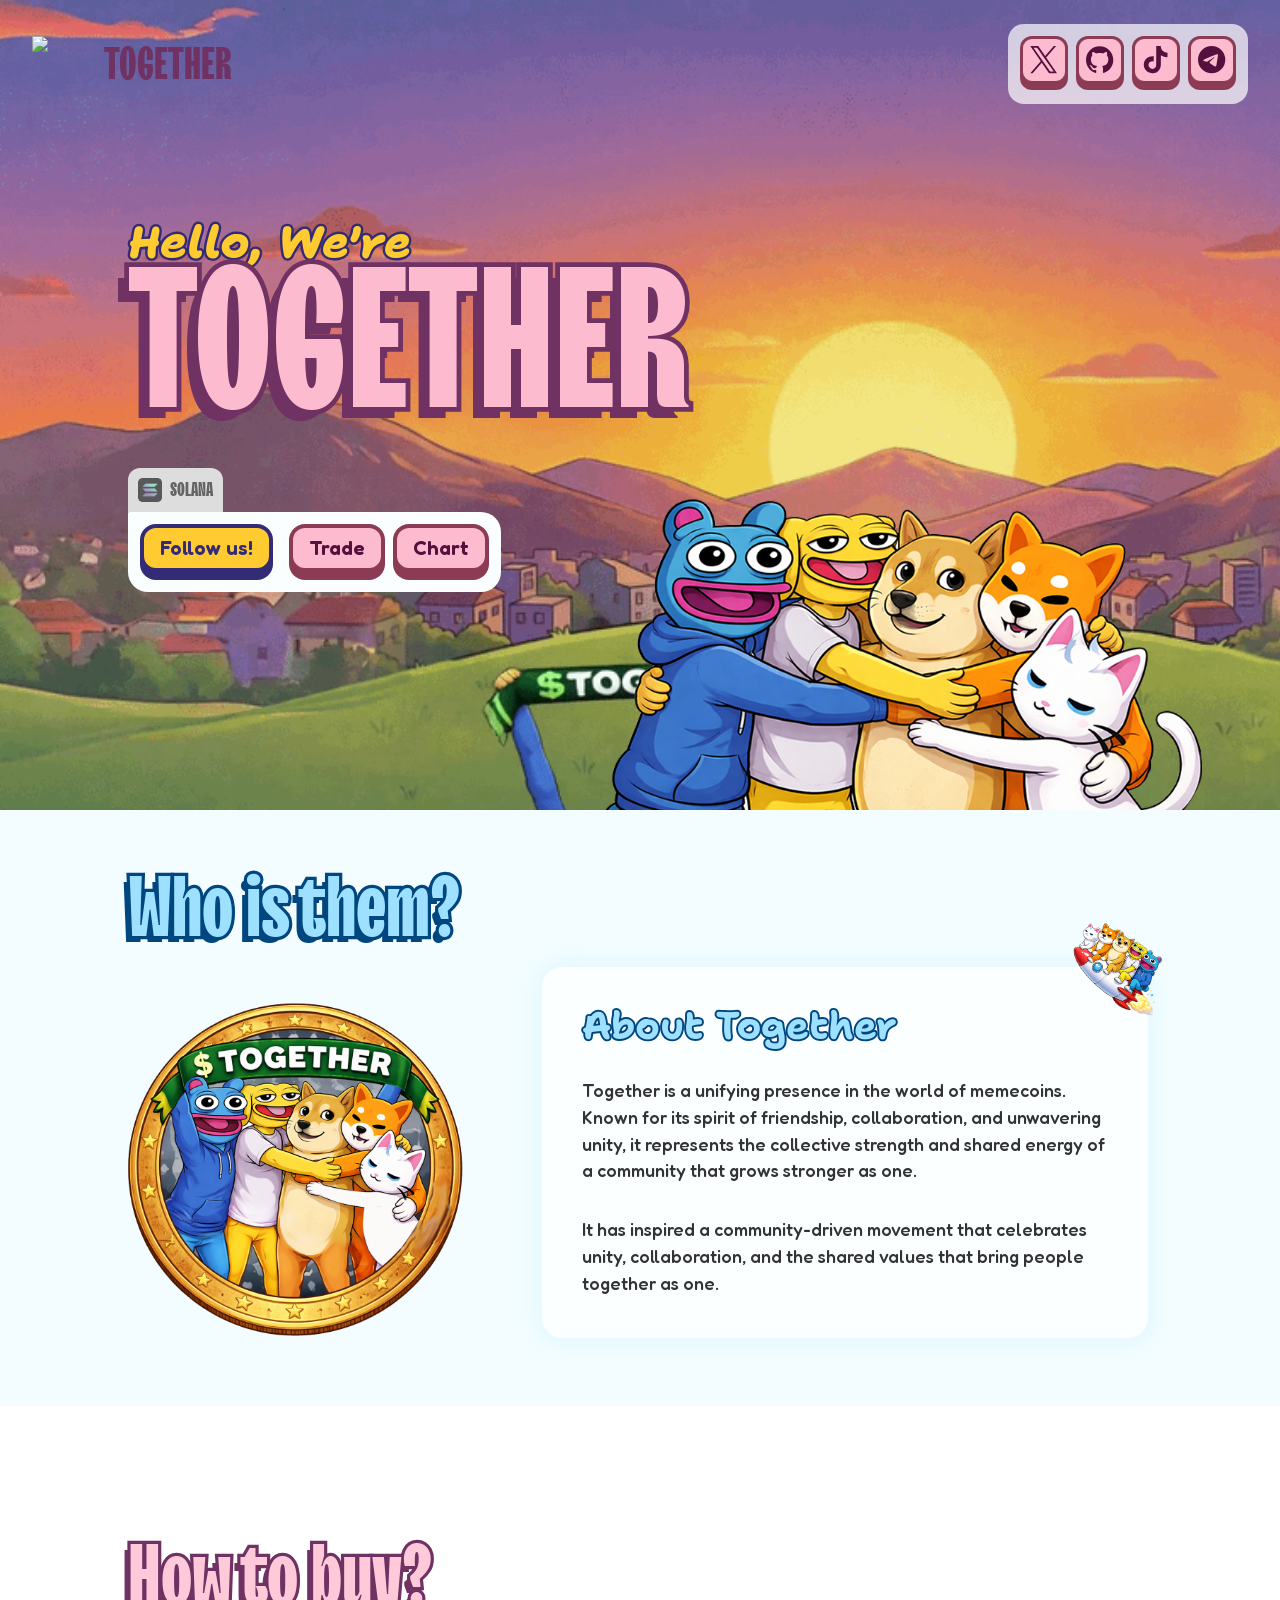
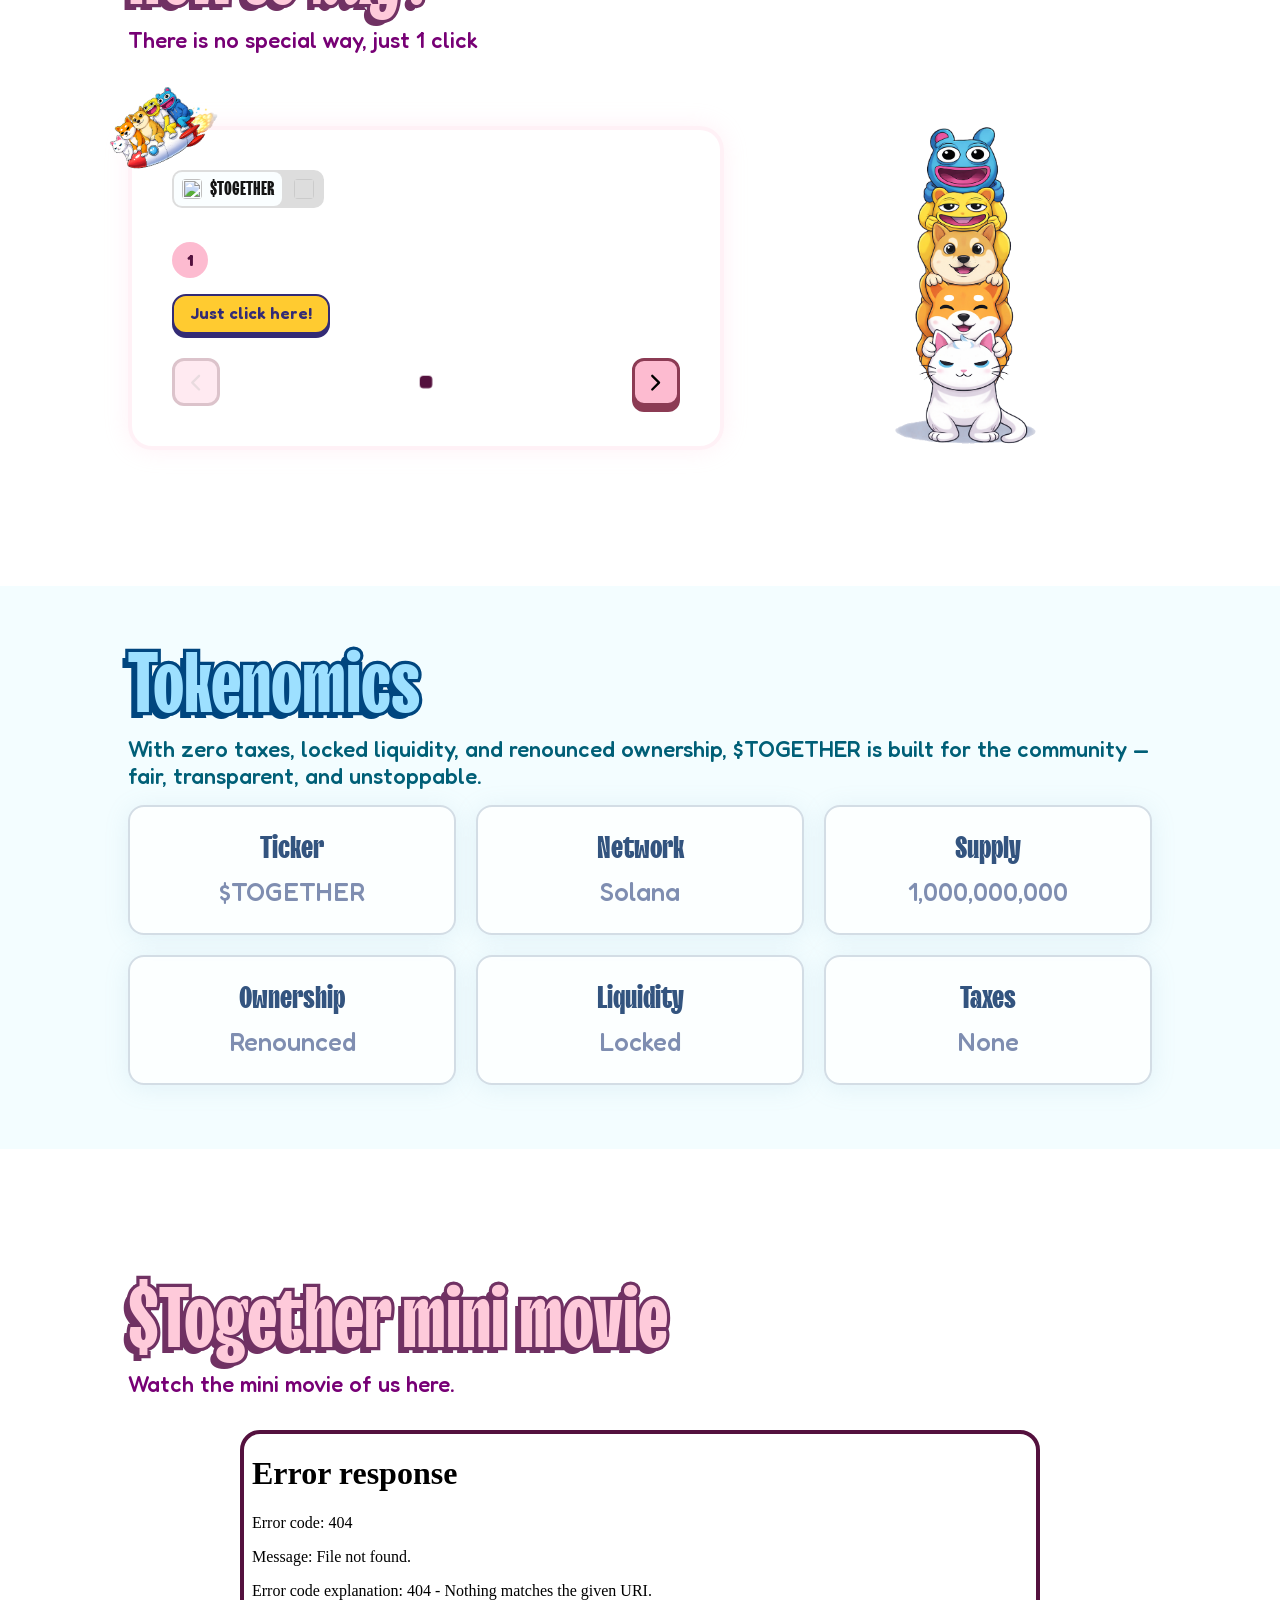
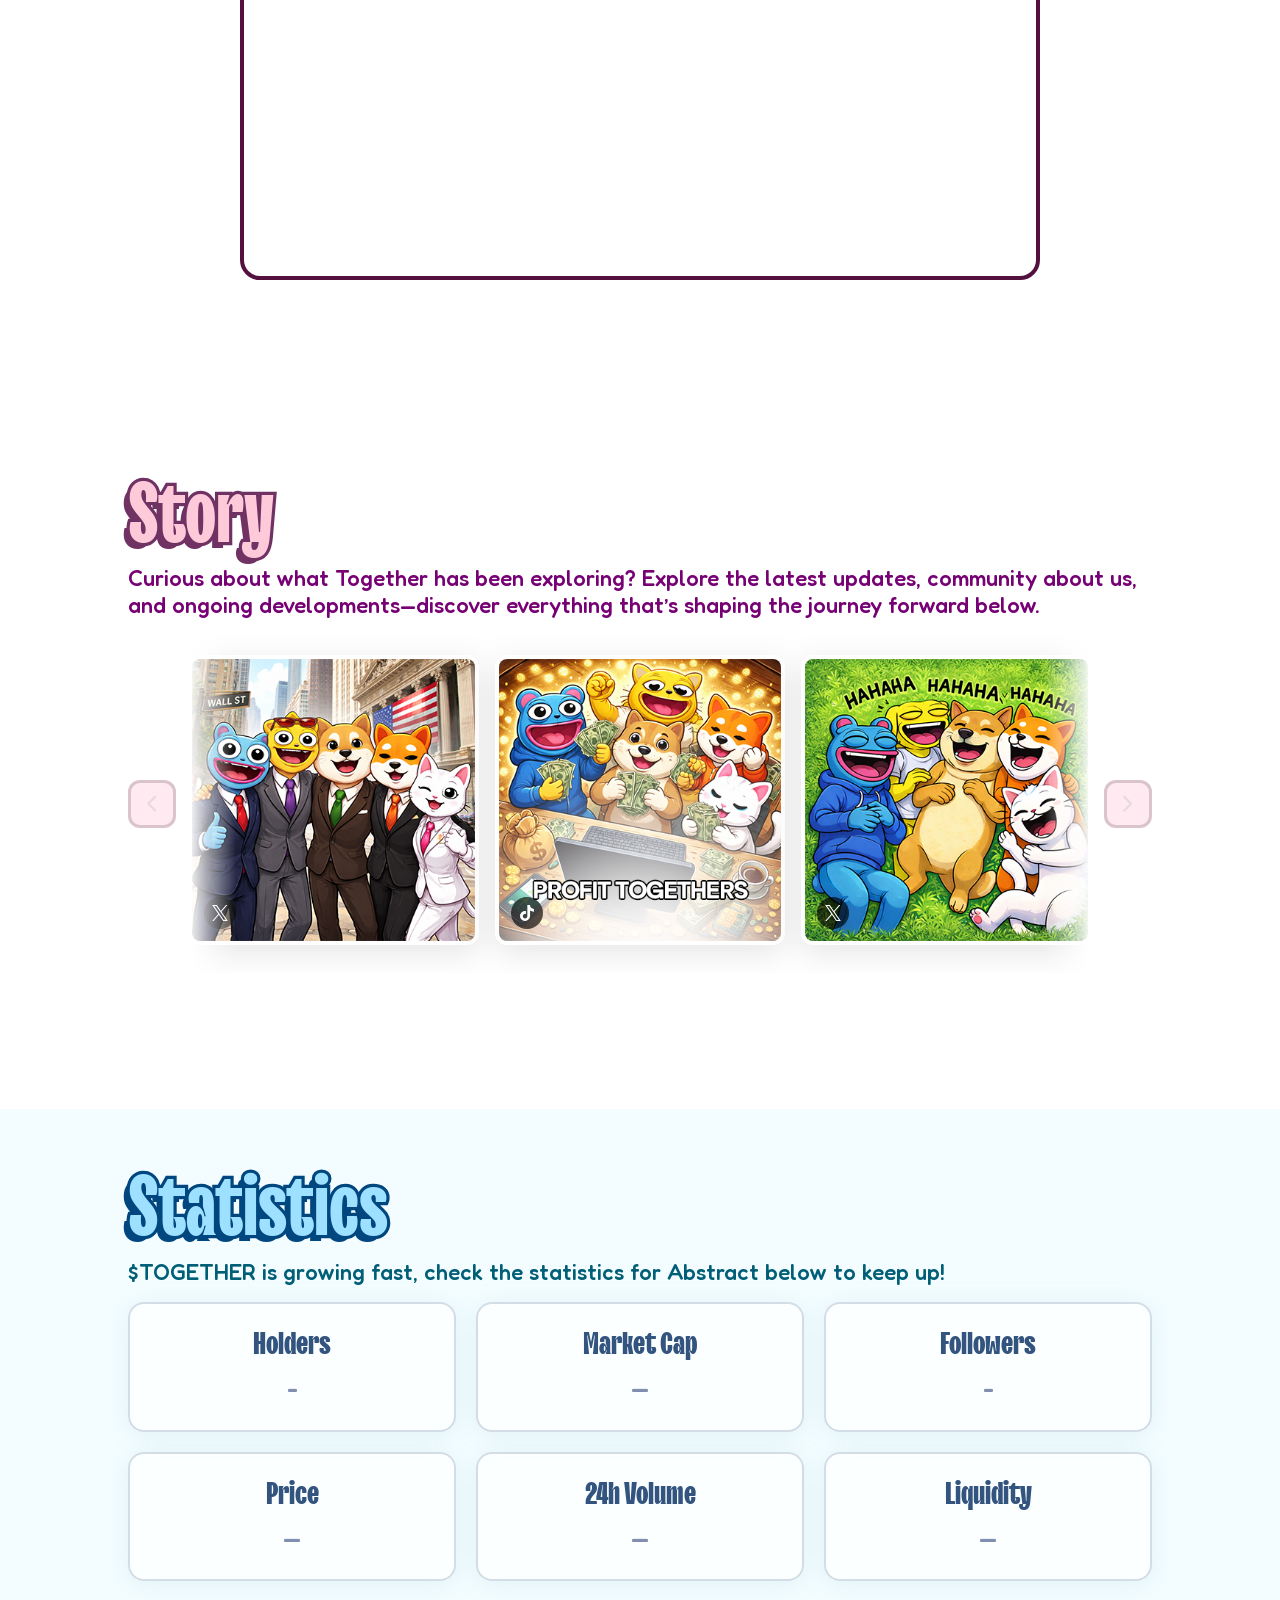
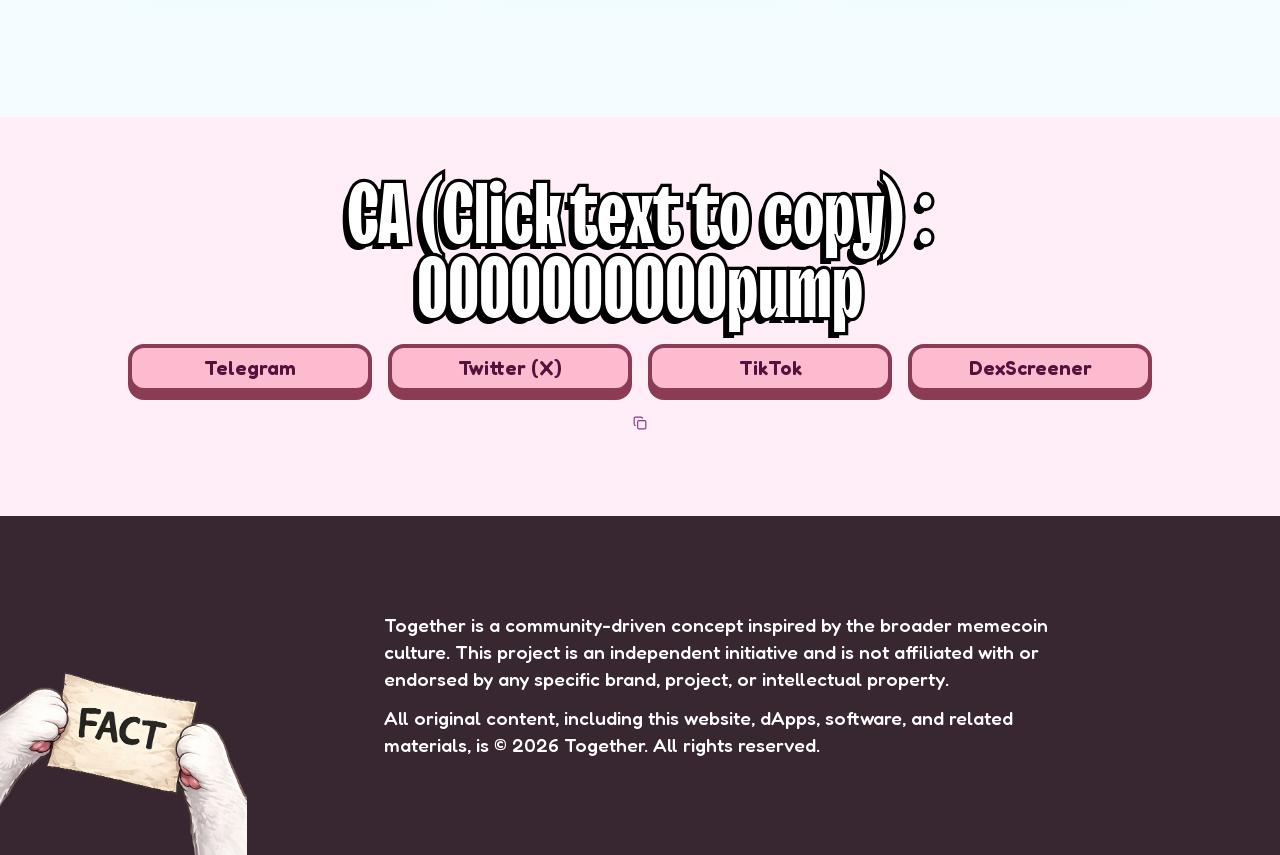
==== commit f3dcbd60: "Update index.html" ====
--- a/index.html
+++ b/index.html
@@ -852,7 +852,7 @@
   onclick="copyText(this)"
   style="cursor: pointer;"
 >
-  CA (Click text to copy) : TogetherTogetherTogetherpump
+  CA (Click text to copy) : 0000000000pump
 </h2>
 
 <script>
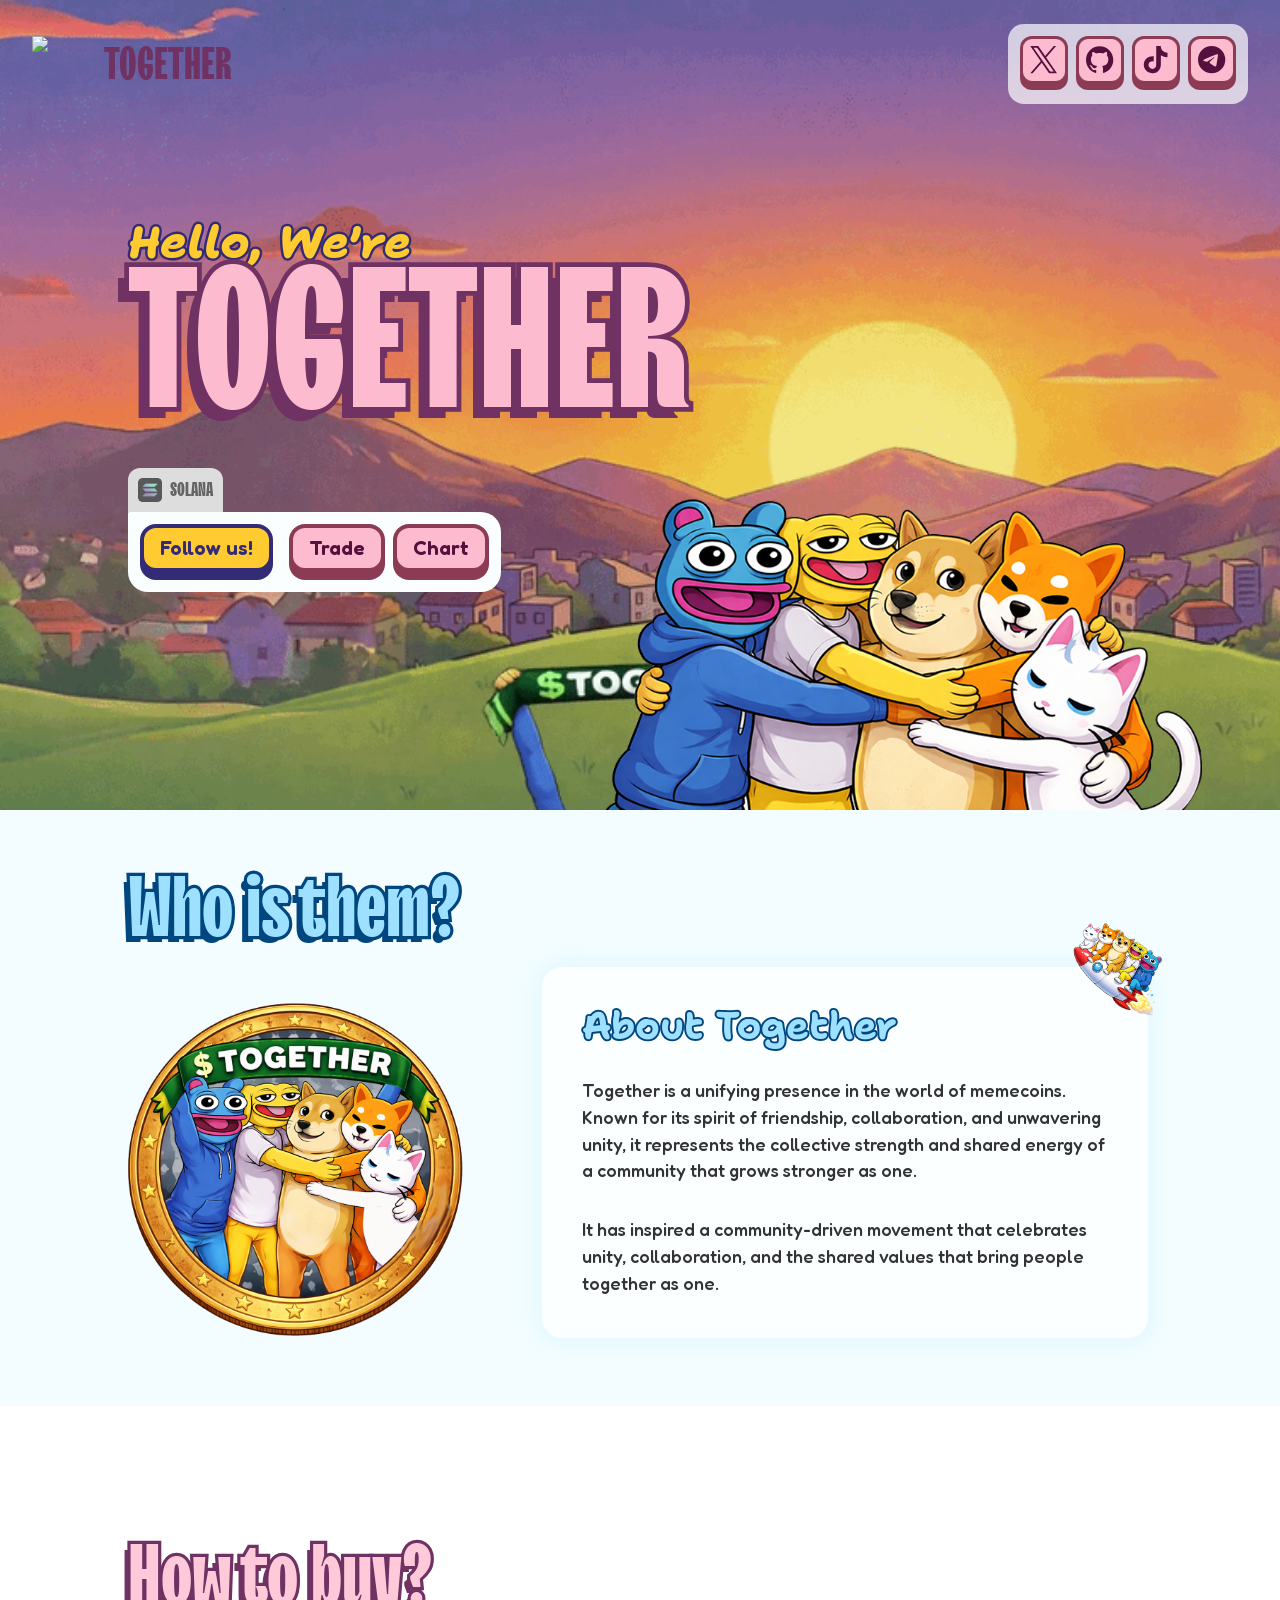
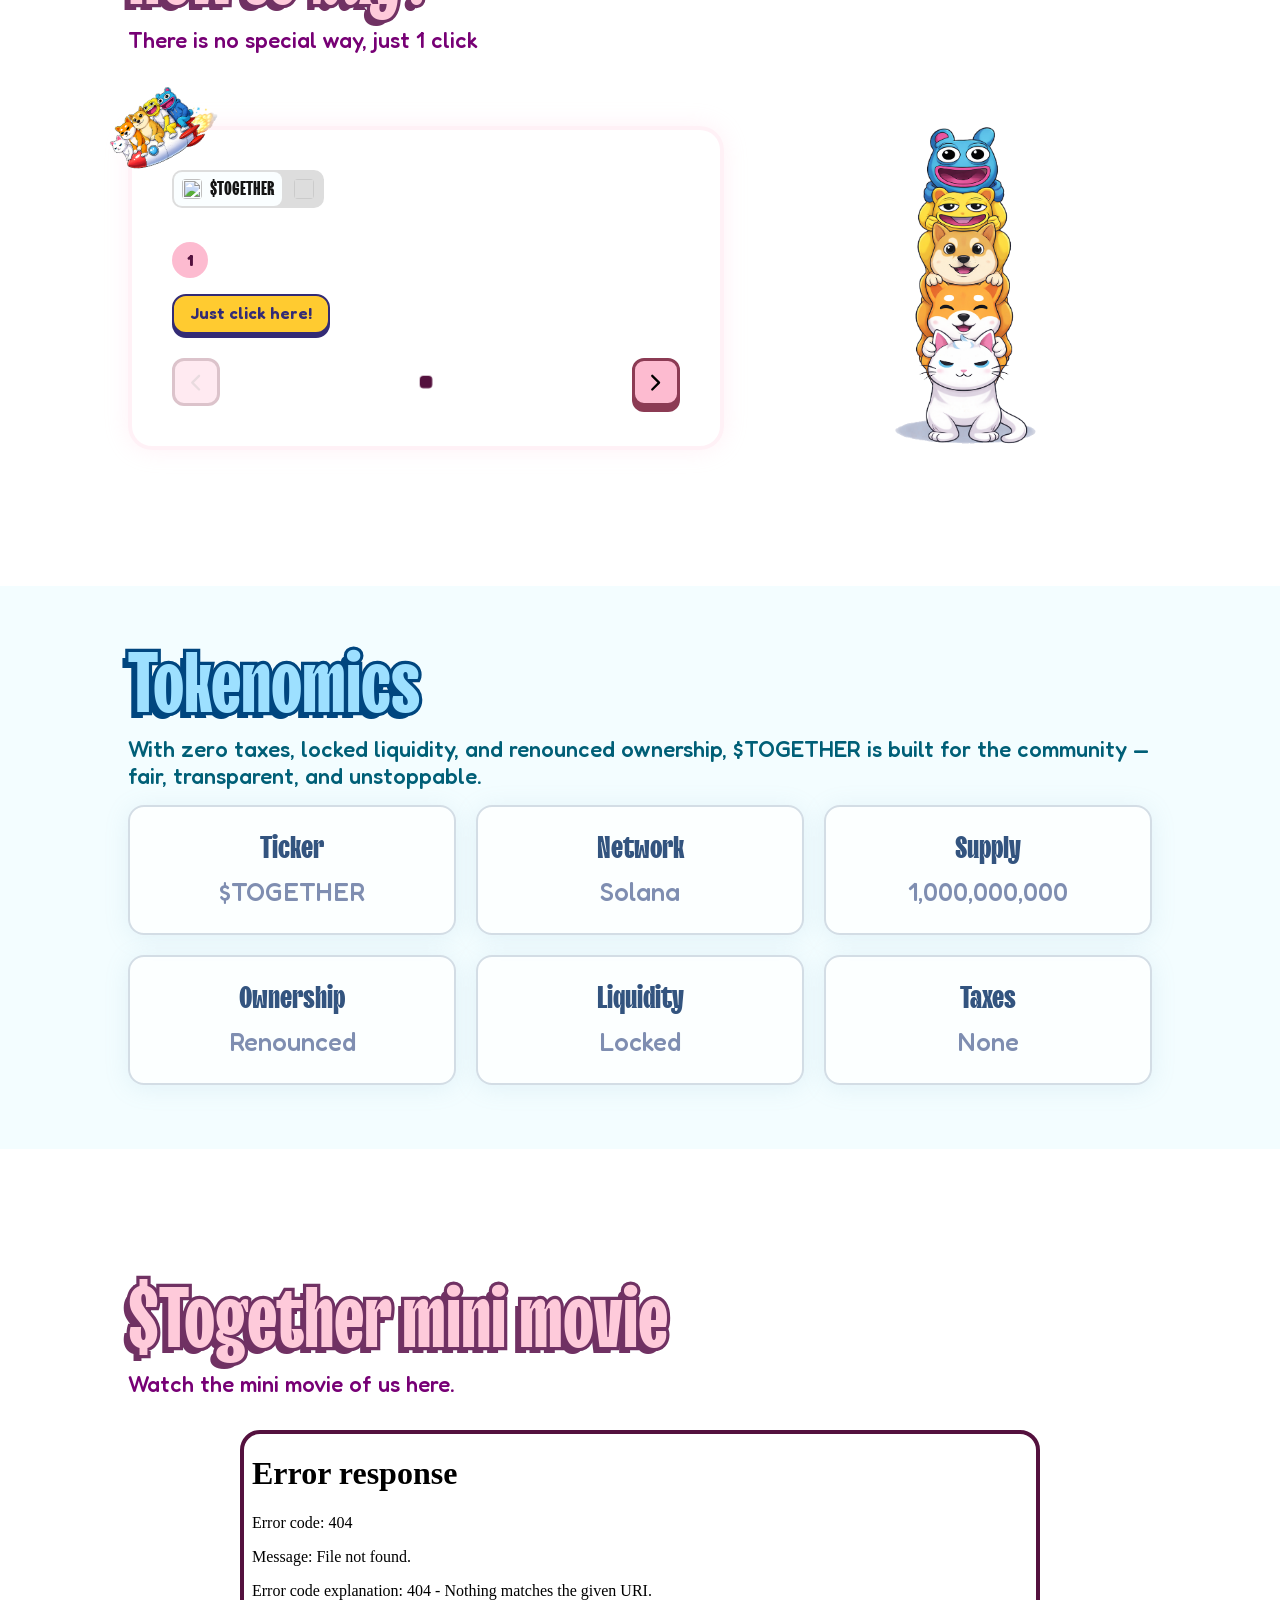
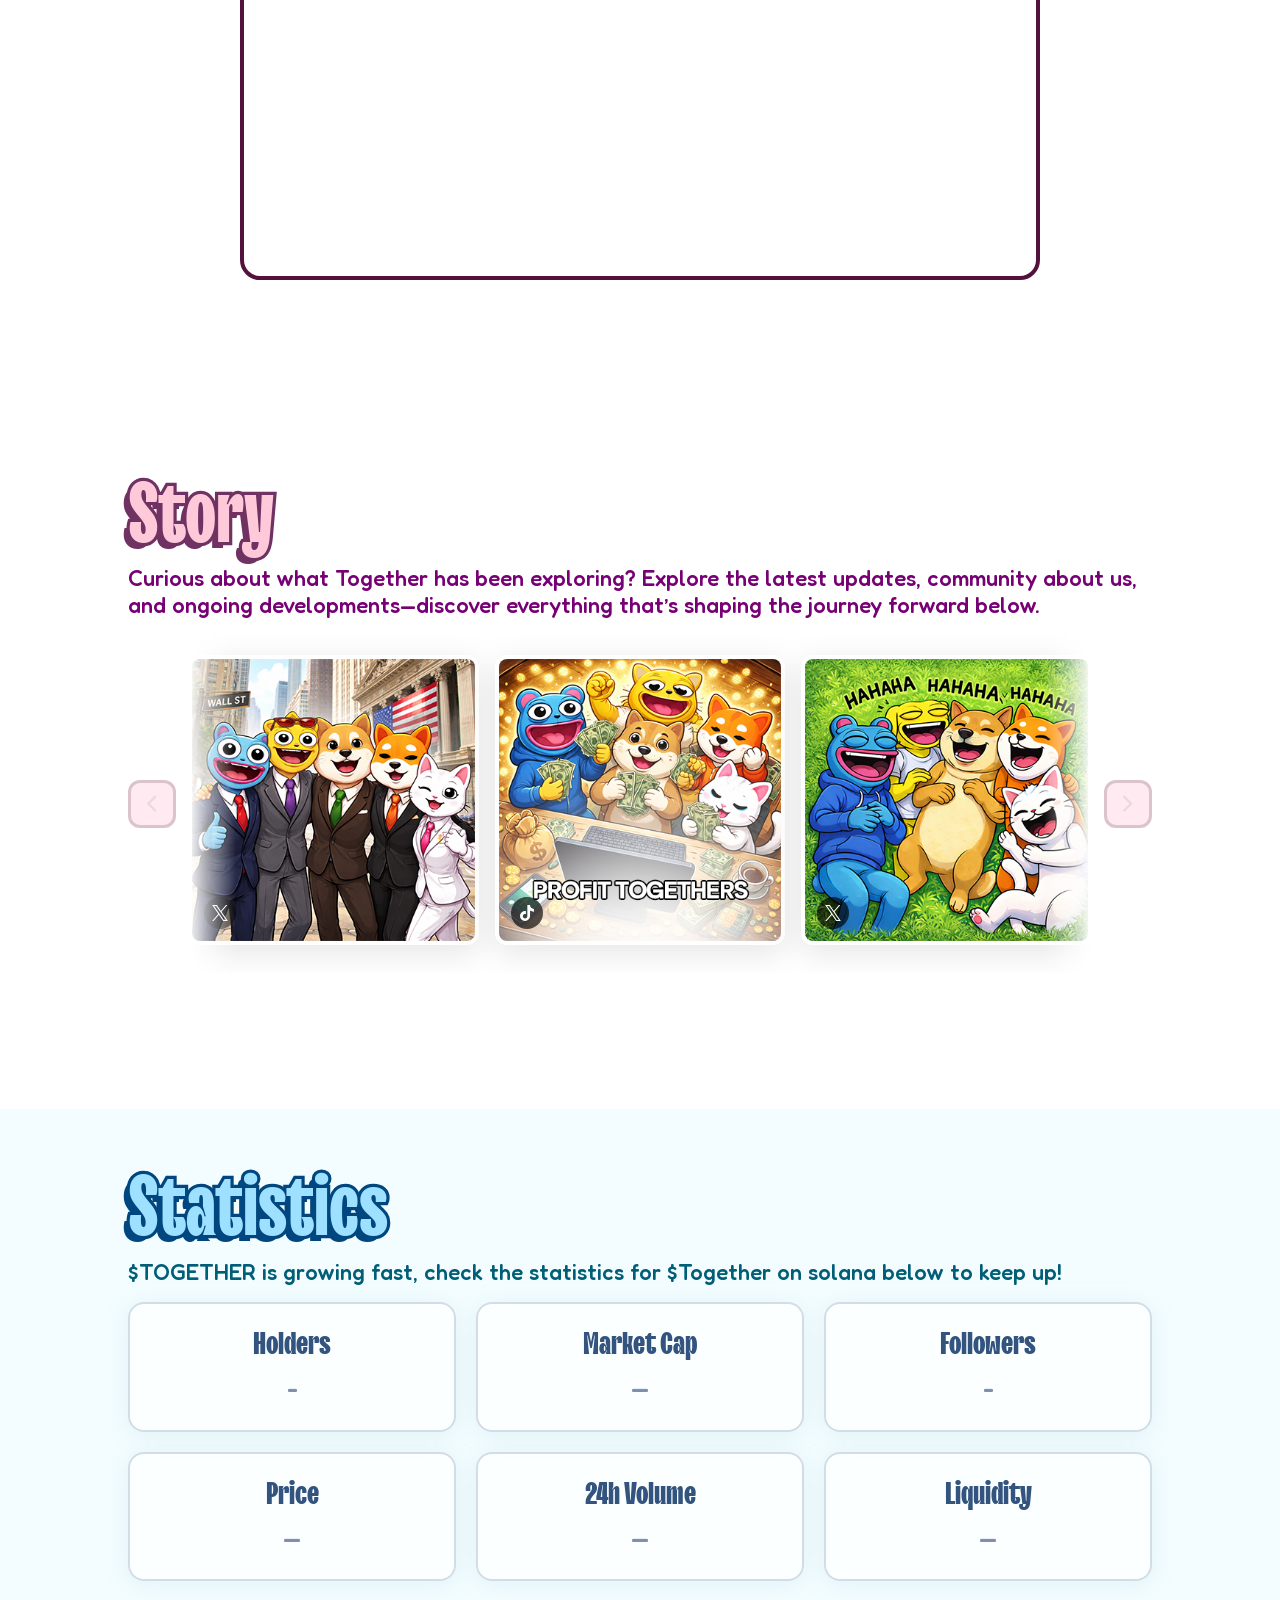
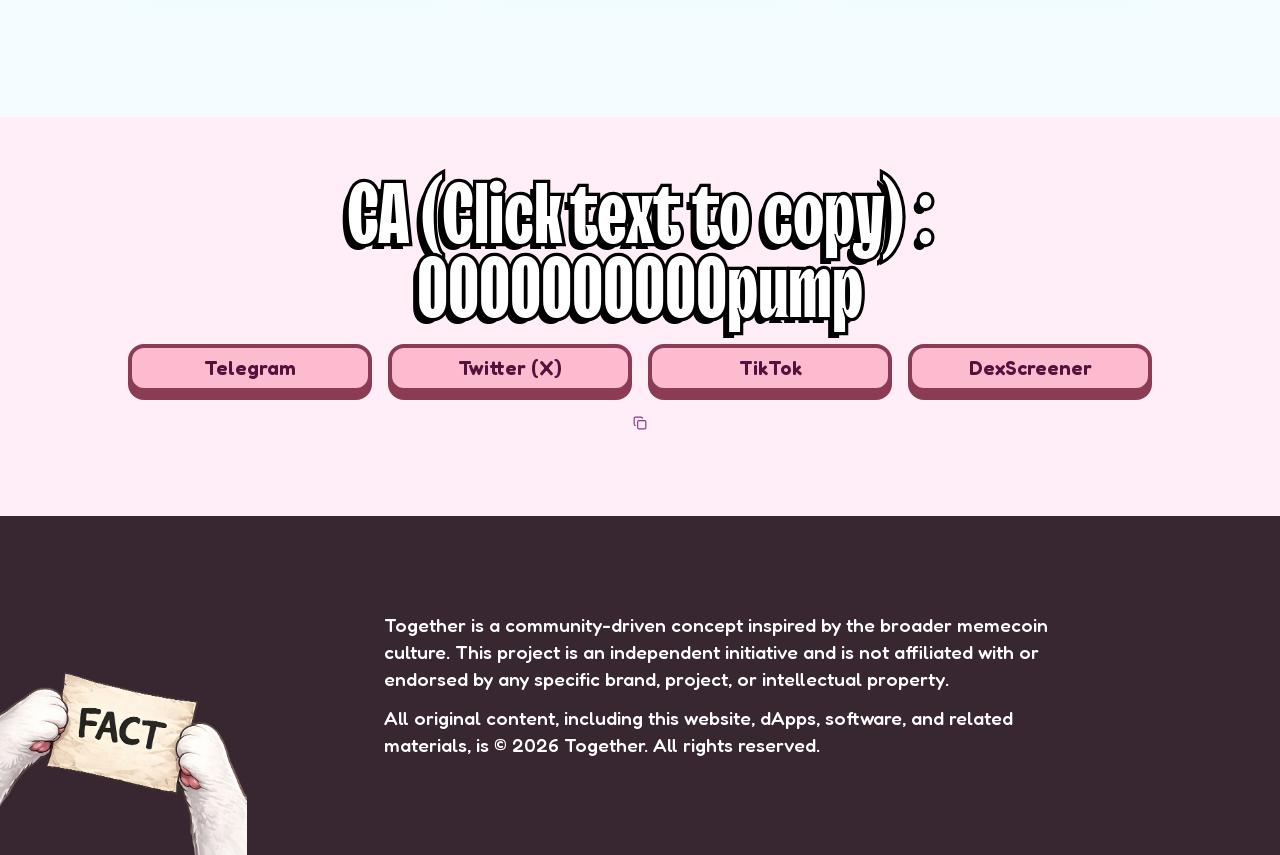
==== commit 2485c66a: "Update index.html" ====
--- a/index.html
+++ b/index.html
@@ -798,7 +798,7 @@
                         class="Title-module-scss-module__4ARnMa__title Title-module-scss-module__4ARnMa__title--primary fontdisplay_dc0b8ae-module__-CeLya__className">
                         Statistics</h2>
                     <p class="SectionHeading-module-scss-module__9-6gIW__section-heading__subtitle">$TOGETHER is growing
-                        fast, check the statistics for Abstract below to keep up!</p>
+                        fast, check the statistics for $Together on solana below to keep up!</p>
                 </div>
                 <div class="Statistics-module-scss-module__BpDz6G__statistics__grid">
                     <div class="StatBlock-module-scss-module__-FcaKW__stat-block">
